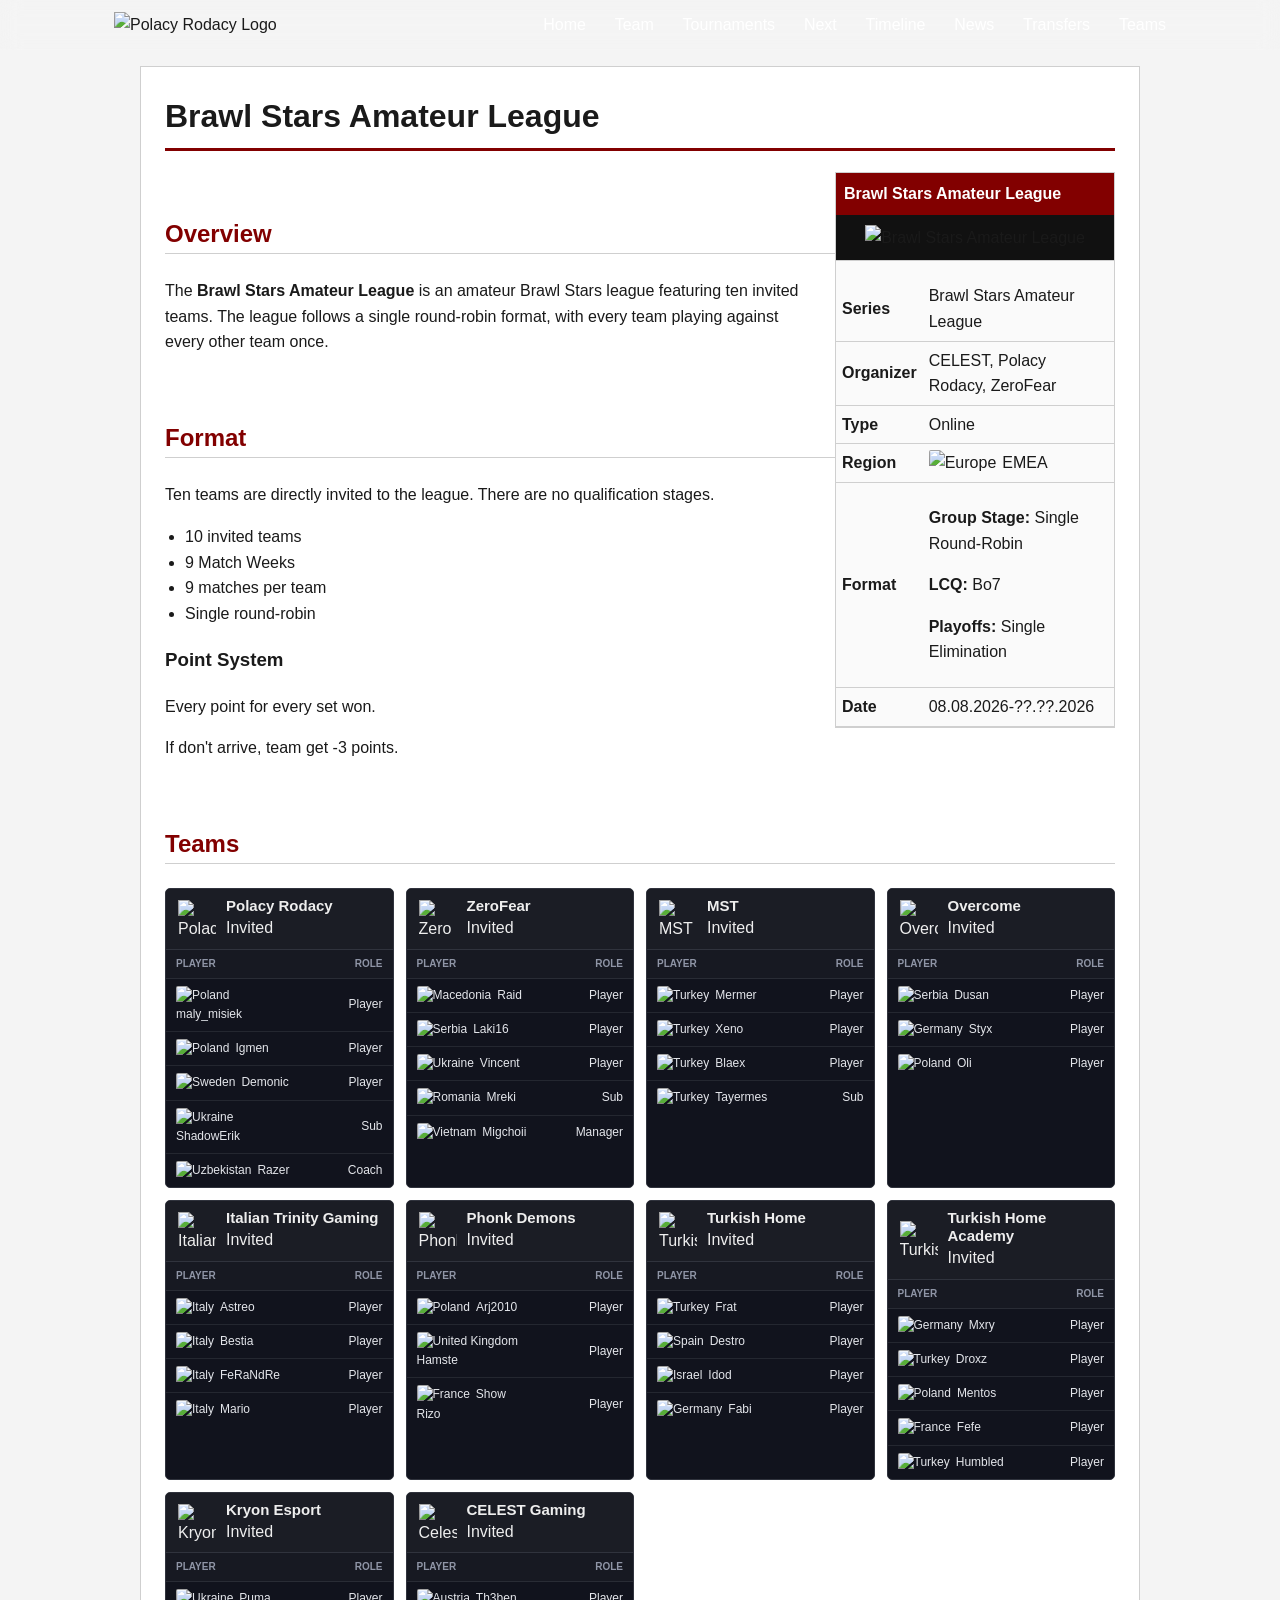
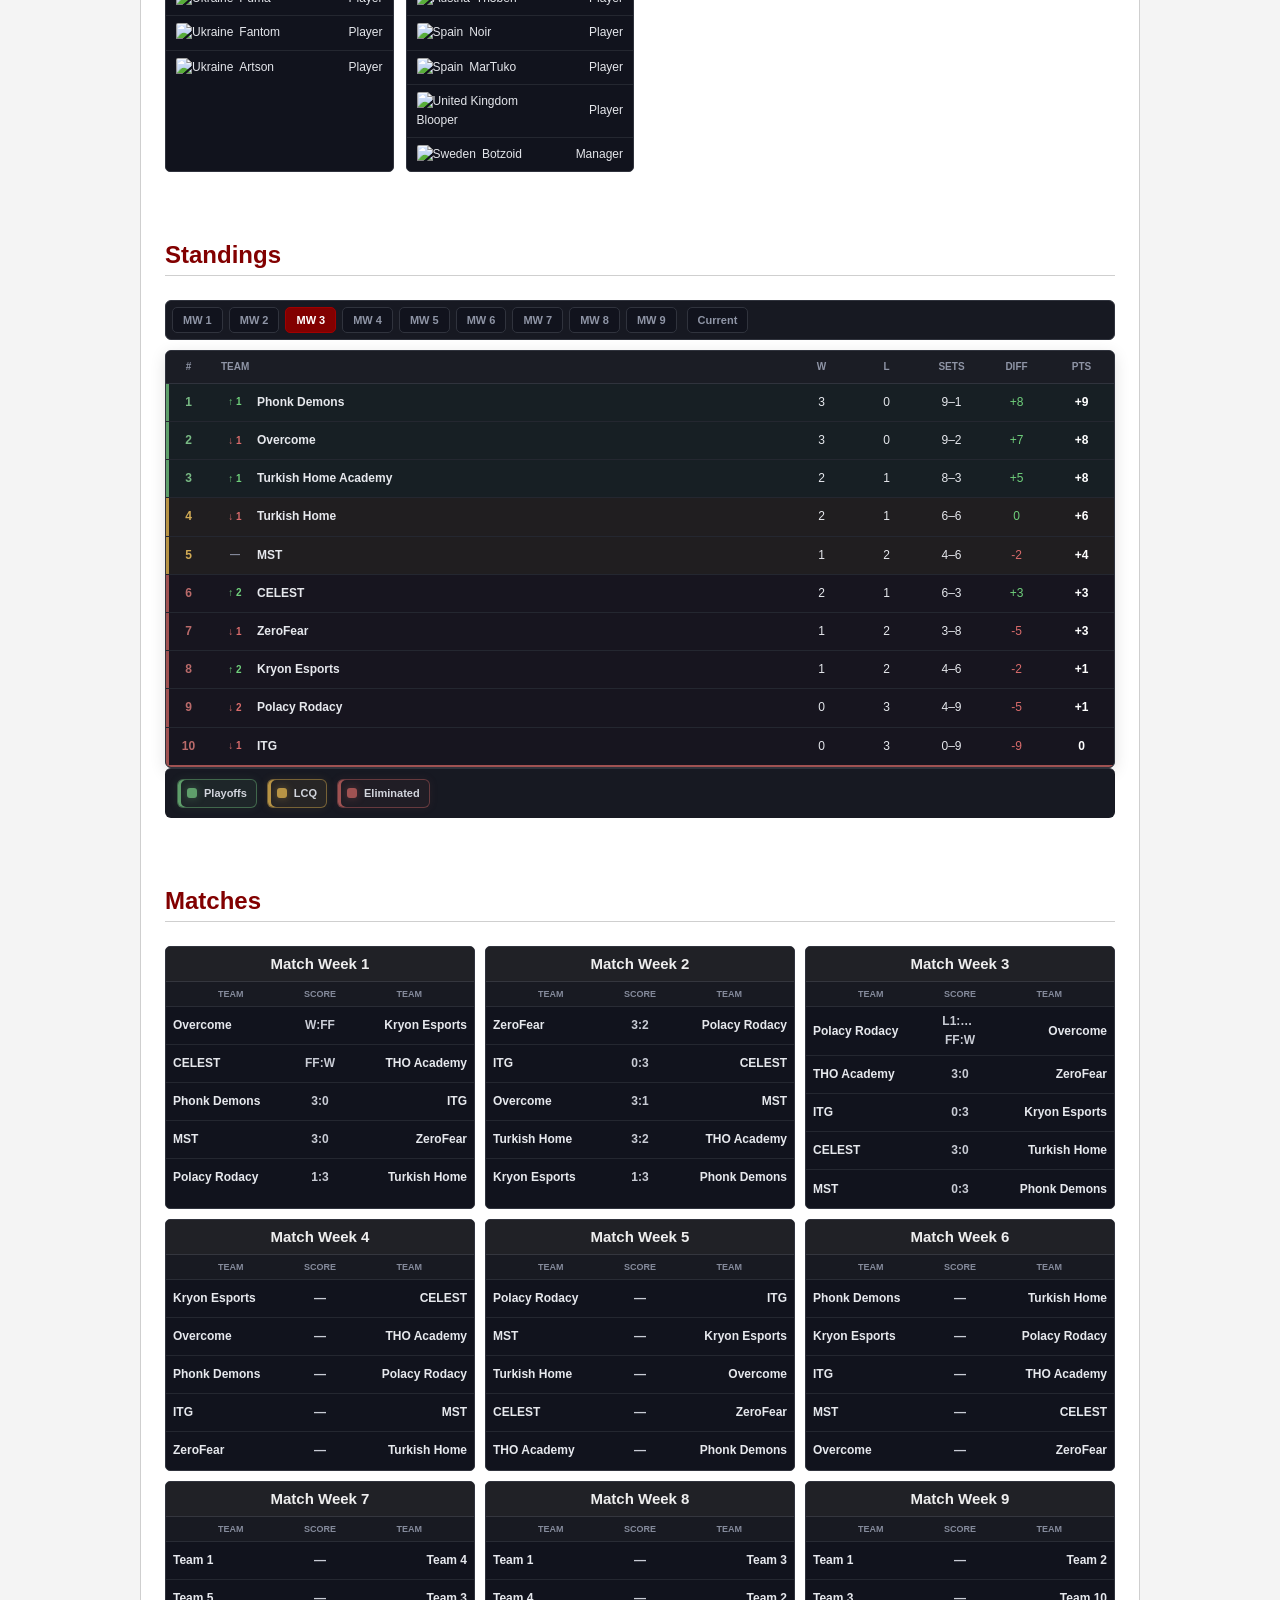
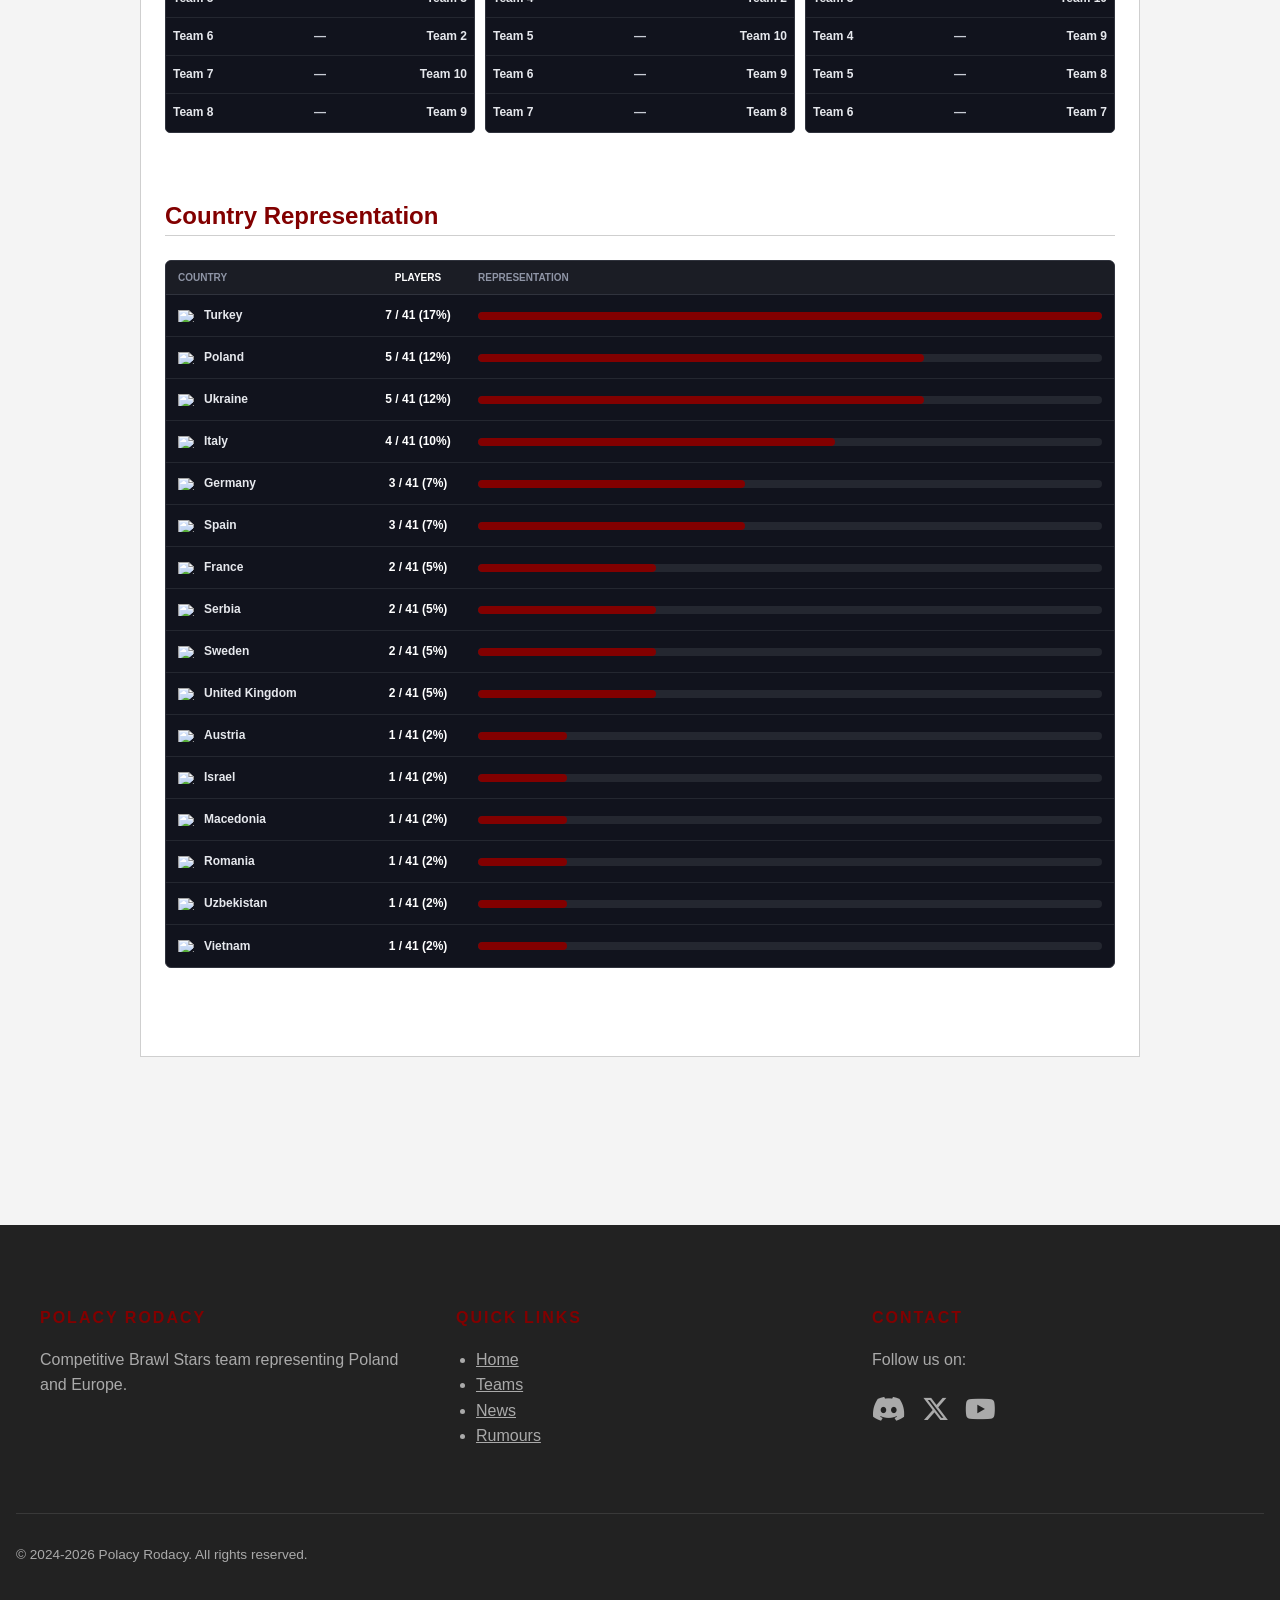
==== BS_Amateur_League_Season_1.html @ 5bd92ab4 "Matchweek 3" ====
<!DOCTYPE html>
<html lang="en">
<head>
  <!-- Basics -->
  <meta charset="UTF-8">
  <meta name="viewport" content="width=device-width, initial-scale=1.0">

  <title>Brawl Stars Amateur League - Season 1</title>

  <!-- SEO -->
  <meta name="description" content="Polacy Rodacy is a Polish Brawl Stars esports team. Tournaments, roster, results, and competitive Brawl Stars content.">
  <meta name="keywords" content="Polacy Rodacy, Brawl Stars esports, Brawl Stars team, Polish esports, Brawl Stars tournaments, Poland, esport">
  <meta name="author" content="Polacy Rodacy">
  <meta name="robots" content="index, follow">

  <!-- Open Graph (Discord / Facebook / Liquipedia) -->
  <meta property="og:title" content="Polacy Rodacy – Esports Team">
  <meta property="og:description" content="Official website of Polacy Rodacy, Polish Brawl Stars esports team.">
  <meta property="og:type" content="website">
  <meta property="og:url" content="https://polacyrodacy.github.io/Main/">
  <meta property="og:image" content="https://polacyrodacy.github.io/Main/assets/images/og-main.jpg">

  <!-- Twitter / X -->
  <meta name="twitter:card" content="summary_large_image">
  <meta name="twitter:title" content="Polacy Rodacy – Brawl Stars Esports Team">
  <meta name="twitter:description" content="Official website of Polacy Rodacy, Polish Brawl Stars esports team.">
  <meta name="twitter:image" content="https://polacyrodacy.github.io/Main/assets/images/og-main.jpg">

  <!-- Icons & Styles -->
  <link rel="icon" type="image/png" href="assets/images/PR.png">
  <link rel="stylesheet" href="https://cdnjs.cloudflare.com/ajax/libs/font-awesome/6.5.0/css/all.min.css">
  <link rel="stylesheet" href="style/style.css">
  <style>

.country-flag {
  width: 18px;
  height: 12px;

  object-fit: cover;

  flex-shrink: 0;
}

/* =========================================================
   PRPEDIA - TOURNAMENT WIKI
   Teams + Match Weeks + Standings
   ========================================================= */


/* =========================================================
   TEAMS
   ========================================================= */

.teams-grid {
  display: grid;
  grid-template-columns: repeat(4, minmax(0, 1fr));
  gap: 12px;
  width: 100%;
}


/* Team block */

.team-table {
  background: #11131d;
  border: 1px solid #30333d;
  border-radius: 5px;
  overflow: hidden;
}


/* Team name */

/* =========================================================
   TEAM HEADER
   ========================================================= */

.team-header {
  display: flex;
  align-items: center;
  gap: 10px;

  padding: 8px 12px;

  background: #1b1d25;
  border-bottom: 1px solid #30333d;
  color: #eeeeee;
}


/* Team logo */

.team-logo {
  width: 38px;
  height: 38px;

  flex-shrink: 0;

  display: flex;
  align-items: center;
  justify-content: center;
}

.team-logo img {
  width: 100%;
  height: 100%;

  object-fit: contain;
}


/* Team name */

.team-header h3 {
  margin: 0;

  font-size: 15px;
  line-height: 1.2;
}

.team-header h3 a {
  color: #eeeeee;
  text-decoration: none;
}

.team-header h3 a:hover {
  color: #820000;
}

.team-table h3 a {
  color: #eeeeee;
  text-decoration: none;
}

.team-table h3 a:hover {
  color: #820000;
}


/* Players table */

.team-table table {
  width: 100%;
  margin: 0;

  border-collapse: collapse;
  table-layout: fixed;
}

.team-table th {
  padding: 6px 10px;

  background: #171922;
  color: #8f95a6;

  font-size: 10px;
  font-weight: 700;
  text-align: left;
  text-transform: uppercase;

  border-bottom: 1px solid #292c35;
}

.team-table td {
  padding: 7px 10px;

  color: #e4e6eb;
  font-size: 12px;

  border-bottom: 1px solid #242730;
}

.team-table tr:last-child td {
  border-bottom: none;
}

.team-table th:last-child,
.team-table td:last-child {
  width: 90px;
  text-align: right;
}

.team-table a {
  color: #e4e6eb;
  text-decoration: none;
}

.team-table a:hover {
  color: #820000;
}


/* =========================================================
   MATCH WEEKS
   ========================================================= */

.match-weeks-grid {
  display: grid;
  grid-template-columns: repeat(3, minmax(0, 1fr));
  gap: 10px;
  width: 100%;
}


/* Match Week box */

.match-week {
  min-width: 0;

  background: #11131d;

  border: 1px solid #30333d;
  border-radius: 5px;

  overflow: hidden;
}


/* Match Week title */

.match-week > h3 {
  margin: 0;

  padding: 8px 7px;

  background: #202126;
  color: #eeeeee;

  border-bottom: 1px solid #34363e;

  font-size: 15px;
  line-height: 1.2;

  text-align: center;
}


/* =========================================================
   MATCH TABLE
   ========================================================= */

.match-week-table {
  width: 100%;
  margin: 0;

  border-collapse: collapse;
  table-layout: fixed;
}


/* Table header */

.match-week-table thead th {
  padding: 5px 4px;

  background: #181a22;
  color: #858b9c;

  font-size: 9px;
  font-weight: 700;

  text-transform: uppercase;
  text-align: center;

  border-bottom: 1px solid #292c35;
}


/* Team columns */

.match-week-table th:first-child,
.match-week-table th:last-child {
  width: 42%;
}


/* Score column */

.match-week-table th:nth-child(2) {
  width: 16%;
}


/* Match rows */

.match-week-table td {
  height: 38px;

  padding: 5px 7px;

  color: #e6e8ed;

  font-size: 12px;

  border-bottom: 1px solid #242730;

  white-space: nowrap;

  overflow: hidden;
  text-overflow: ellipsis;
}

.match-week-table tbody tr:last-child td {
  border-bottom: none;
}


/* Left team */

.match-week-table td:first-child {
  text-align: left;
}


/* Score */

.match-week-table td:nth-child(2) {
  text-align: center;

  color: #c9ccd5;

  font-weight: 700;
}


/* Right team */

.match-week-table td:last-child {
  text-align: right;
}


/* Links */

.match-week-table a {
  color: #e6e8ed;
  text-decoration: none;

  font-weight: 600;
}

.match-week-table a:hover {
  color: #820000;
}


/* Hover */

.match-week-table tbody tr {
  transition: background 0.15s ease;
}

.match-week-table tbody tr:hover {
  background: rgba(255, 255, 255, 0.035);
}


/* =========================================================
   COMPLETED MATCHES
   ========================================================= */

.match-week-table tr.finished td:nth-child(2) {
  color: #ffffff;
}

.match-week-table .winner {
  font-weight: 800;
}

.match-week-table .loser {
  opacity: 0.6;
}


/* =========================================================
   STANDINGS
   ========================================================= */

.standings-container {
  width: 100%;

  background: #11131d;

  border: 1px solid #30333d;
  border-radius: 6px;

  overflow: hidden;

  box-shadow: 0 4px 16px rgba(0, 0, 0, 0.12);
}


/* Standings table */

.standings-table {
  width: 100%;
  margin: 0;

  border-collapse: collapse;
  table-layout: fixed;
}


/* =========================================================
   STANDINGS HEADER
   ========================================================= */

.standings-table thead th {
  padding: 8px 10px;

  background: #1b1d25;
  color: #8f95a6;

  font-size: 10px;
  font-weight: 700;

  text-transform: uppercase;
  text-align: center;

  border-bottom: 1px solid #30333d;
}


/* Position */

.standings-table th:first-child {
  width: 45px;
}


/* Team */

.standings-table th:nth-child(2) {
  width: auto;
  text-align: left;
}


/* Statistic columns */

.standings-table th:nth-child(n + 3) {
  width: 65px;
}


/* =========================================================
   STANDINGS BODY
   ========================================================= */

.standings-table td {
  padding: 9px 10px;

  color: #e6e8ed;

  font-size: 12px;

  border-bottom: 1px solid #242730;

  text-align: center;
}

.standings-table tbody tr:last-child td {
  border-bottom: none;
}


/* Position */

.standings-table td:first-child {
  color: #858b9c;

  font-weight: 700;

  text-align: center;
}


/* Team */

.standings-table td:nth-child(2) {
  text-align: left;

  font-weight: 600;
}

.standings-table td:nth-child(2) a {
  color: #e6e8ed;

  text-decoration: none;
}

.standings-table td:nth-child(2) a:hover {
  color: #820000;
}


/* Points */

.standings-table td:last-child {
  font-weight: 800;

  color: #ffffff;
}


/* =========================================================
   STANDINGS HOVER
   ========================================================= */

.standings-table tbody tr {
  transition: background 0.15s ease;
}

.standings-table tbody tr:hover {
  background: rgba(255, 255, 255, 0.035);
}




/* =========================================================
   TOP 3
   ========================================================= */

.standings-table tr.rank-1 td:first-child {
  color: #d7b85a;
}

.standings-table tr.rank-2 td:first-child {
  color: #bfc3ca;
}

.standings-table tr.rank-3 td:first-child {
  color: #b47b52;
}


/* =========================================================
   POSITIVE / NEGATIVE
   ========================================================= */

.standings-table .positive {
  color: #6fcf7b;
}

.standings-table .negative {
  color: #d86b6b;
}


/* =========================================================
   PLAYOFF QUALIFICATION
   ========================================================= */

/* PLAYOFFS: 1–3 */

.standings-table tr.playoff-zone td {
  background: rgba(95, 159, 107, 0.13);
}

.standings-table tr.playoff-zone {
  box-shadow: inset 3px 0 0 #5f9f6b;
}

.standings-table tr.playoff-zone td:first-child {
  color: #78b984;
}


/* LCQ: 4–5 */

.standings-table tr.lcq-zone td {
  background: rgba(184, 148, 69, 0.13);
}

.standings-table tr.lcq-zone {
  box-shadow: inset 3px 0 0 #b89445;
}

.standings-table tr.lcq-zone td:first-child {
  color: #d0aa55;
}


/* ELIMINATED: 6–10 */

.standings-table tr.eliminated-zone td {
  background: rgba(160, 82, 82, 0.07);
}

.standings-table tr.eliminated-zone {
  box-shadow: inset 3px 0 0 #a05252;
}

.standings-table tr.eliminated-zone td:first-child {
  color: #b96a6a;
}


/* =========================================================
   RED UNDERLINE — END OF ELIMINATED ZONE
   ========================================================= */

.standings-table tr.eliminated-zone:last-child td {
  border-bottom: 2px solid #a05252;
}

/* =========================================================
   STANDINGS LEGEND
   ========================================================= */

.standings-legend {
  display: flex;
  align-items: center;
  flex-wrap: wrap;

  gap: 10px;

  padding: 10px 12px;

  background: #171922;

  border-top: 1px solid #30333d;

  font-size: 11px;
  font-weight: 600;

  color: #d2d5dd;

  border-radius:6px;
}


/* Legend item */

.standings-legend > span {
  display: inline-flex;
  align-items: center;

  gap: 7px;

  padding: 5px 9px;

  background: #11131d;

  border: 1px solid #30333d;
  border-radius: 6px;

  transition:
    background 0.15s ease,
    border-color 0.15s ease,
    box-shadow 0.15s ease;
}


/* Colored indicator */

.standings-legend > span > span {
  width: 10px;
  height: 10px;

  flex-shrink: 0;

  display: block;

  border-radius: 3px;
}


/* =========================================================
   PLAYOFFS
   ========================================================= */

.legend-playoffs {
  border-color: rgba(95, 159, 107, 0.55) !important;

  background: rgba(95, 159, 107, 0.10) !important;

  box-shadow:
    inset 3px 0 0 #5f9f6b,
    0 0 10px rgba(95, 159, 107, 0.12);
}

.legend-playoffs > span {
  background: #5f9f6b;

  box-shadow:
    0 0 8px rgba(95, 159, 107, 0.45);
}


/* =========================================================
   LCQ
   ========================================================= */

.legend-lcq {
  border-color: rgba(184, 148, 69, 0.55) !important;

  background: rgba(184, 148, 69, 0.10) !important;

  box-shadow:
    inset 3px 0 0 #b89445,
    0 0 10px rgba(184, 148, 69, 0.12);
}

.legend-lcq > span {
  background: #b89445;

  box-shadow:
    0 0 8px rgba(184, 148, 69, 0.45);
}


/* =========================================================
   ELIMINATED
   ========================================================= */

.legend-eliminated {
  border-color: rgba(160, 82, 82, 0.55) !important;

  background: rgba(160, 82, 82, 0.07) !important;

  box-shadow:
    inset 3px 0 0 #a05252,
    0 0 10px rgba(160, 82, 82, 0.10);
}

.legend-eliminated > span {
  background: #a05252;

  box-shadow:
    0 0 8px rgba(160, 82, 82, 0.45);
}

/* =========================================================
   COUNTRY REPRESENTATION
   ========================================================= */

.country-table {
  width: 100%;

  background: #11131d;

  border: 1px solid #30333d;
  border-radius: 6px;

  overflow: hidden;
}


/* Row */
.country-row {
  display: grid;

  grid-template-columns: 180px 120px 1fr;

  align-items: center;

  min-height: 42px;

  padding: 0 12px;

  border-bottom: 1px solid #242730;

  color: #e6e8ed;

  font-size: 12px;
}

.country-count {
  color: #ffffff;

  font-weight: 700;

  text-align: center;

  white-space: nowrap;
}
/* Last row */

.country-row:last-child {
  border-bottom: none;
}


/* Header */

.country-header {
  min-height: 34px;

  background: #1b1d25;

  color: #8f95a6;

  font-size: 10px;
  font-weight: 700;

  text-transform: uppercase;

  border-bottom: 1px solid #30333d;
}


/* Country */

.country-name {
  display: flex;

  align-items: center;

  gap: 8px;

  font-weight: 600;
}


/* Player count */

.country-row > span:nth-child(2) {
  color: #ffffff;

  font-weight: 700;

  text-align: center;
}


/* Bar background */

.country-bar {
  height: 8px;

  width: 100%;

  background: #242730;

  border-radius: 4px;

  overflow: hidden;
}


/* Bar */

.country-bar > span {
  display: block;

  height: 100%;

  background: #820000;

  border-radius: 4px;

  transition: width 0.2s ease;
}


/* Hover */

.country-row:not(.country-header) {
  transition: background 0.15s ease;
}

.country-row:not(.country-header):hover {
  background: rgba(255, 255, 255, 0.035);
}

/* =========================================================
   STANDINGS CONTROLS
   ========================================================= */

.standings-controls {
  display: flex;
  align-items: center;
  flex-wrap: wrap;
  gap: 6px;

  margin-bottom: 10px;
  padding: 6px;

  background: #171922;

  border: 1px solid #30333d;
  border-radius: 6px;
}


/* Switch button */

.standing-switch {
  padding: 6px 10px;

  background: #11131d;
  color: #8f95a6;

  border: 1px solid #30333d;
  border-radius: 5px;

  font-size: 11px;
  font-weight: 700;

  cursor: pointer;

  transition:
    background 0.15s ease,
    color 0.15s ease,
    border-color 0.15s ease;
}


.standing-switch:hover {
  color: #eeeeee;
  border-color: #505462;
}


/* Active */

.standing-switch.active {
  background: #820000;
  border-color: #a00000;

  color: #ffffff;
}


/* Current */

.standing-switch[data-week="current"] {
  margin-left: 4px;
}

/* =========================================================
   RESPONSIVE
   ========================================================= */

@media (max-width: 600px) {

  .country-row {
    grid-template-columns: 150px 55px 1fr;

    padding: 0 10px;
  }

}

/* =========================================================
   RESPONSIVE
   ========================================================= */

@media (max-width: 1200px) {

  .match-weeks-grid {
    grid-template-columns: repeat(3, minmax(0, 1fr));
  }

}


@media (max-width: 850px) {

  .teams-grid {
    grid-template-columns: 1fr;
  }

  .match-weeks-grid {
    grid-template-columns: repeat(2, minmax(0, 1fr));
  }

}


@media (max-width: 700px) {

  .standings-container {
    overflow-x: auto;
  }

  .standings-table {
    min-width: 600px;
  }

}


@media (max-width: 550px) {

  .match-weeks-grid {
    grid-template-columns: 1fr;
  }

  .match-week-table td {
    font-size: 11px;
  }

}

/* PLAYOFFS */
.standings-table tr.playoff-zone td {
  background: rgba(95, 159, 107, 0.09);
}

.standings-table tr.playoff-last td {
  border-bottom: 2px solid #5f9f6b;
}


/* LCQ */
.standings-table tr.lcq-zone td {
  background: rgba(184, 148, 69, 0.09);
}

.standings-table tr.lcq-last td {
  border-bottom: 2px solid #b89445;
}


/* ELIMINATED */
.standings-table tr.eliminated-zone td {
  background: rgba(160, 82, 82, 0.045);
}

.standing-team {
  display: flex;
  align-items: center;
  gap: 8px;
}

.standing-movement {
  display: inline-flex;
  align-items: center;
  justify-content: center;

  min-width: 28px;

  font-size: 10px;
  font-weight: 800;

  line-height: 1;
}

.standing-movement.up {
  color: #6fcf7b;
}

.standing-movement.down {
  color: #d86b6b;
}

.standing-movement.same {
  color: #858b9c;
}

.standing-movement.new {
  color: #d7b85a;
}

</style>
</head>

<body>
<nav class="navbar">
  <div class="nav-container">
    <div class="nav-logo">
      <img src="assets/images/PR.png" alt="Polacy Rodacy Logo">
    </div>

    <ul class="nav-links">
      <li><a href="/Main/index.html">Home</a></li>
      <li><a href="#team">Team</a></li>
      <li><a href="#tournaments">Tournaments</a></li>
      <li><a href="#next-tournament">Next</a></li>
      <li><a href="#timeline">Timeline</a></li>
      <li><a href="/Main/news.html">News</a></li>
      <li><a href="/Main/transfers.html">Transfers</a></li>
      <li><a href="/Main/teams.html">Teams</a></li>
    </ul>

    <div class="nav-toggle">&#9776;</div>
  </div>
</nav>

<!-- PANEL BOCZNY I OVERLAY -->
<div class="nav-overlay"></div>
<div class="nav-panel">
  <ul>
    <li><a href="/Main/index.html">Home</a></li>
    <li><a href="#team">Team</a></li>
    <li><a href="#tournaments">Tournaments</a></li>
    <!--<li><a href="#next-tournament">Next</a></li>-->
    <li><a href="#timeline">Timeline</a></li>
    <li><a href="/Main/news.html">News</a></li>
    <li><a href="/Main/transfers.html">Transfers</a></li>
    <li><a href="/Main/teams.html">Teams</a></li>
  </ul>
</div>
<br>

<main>

  <div class="page">

    <h1 class="page-title">
      Brawl Stars Amateur League
    </h1>

    <!-- INFOBOX -->
    <aside class="infobox">

      <h2>Brawl Stars Amateur League</h2>

      <div class="infobox-image">
        <img src="/Main/assets/tournaments/BSAL_logo.jpg"
             alt="Brawl Stars Amateur League">
      </div>

      <table>
        <tr>
          <td><strong>Series</strong></td>
          <td>Brawl Stars Amateur League</td>
        </tr>

        <tr>
          <td><strong>Organizer</strong></td>
          <td>CELEST, Polacy Rodacy, ZeroFear</td>
        </tr>

        <tr>
          <td><strong>Type</strong></td>
          <td>Online</td>
        </tr>

        <tr>
          <td><strong>Region</strong></td>
          <td><img src="assets/flags/ue.svg" class="flag" alt="Europe">EMEA</td>
        </tr>

        <tr>
          <td><strong>Format</strong></td>
          <td>
            <p><strong>Group Stage:</strong> Single Round-Robin</p>
            <p><strong>LCQ:</strong> Bo7</p>
            <p><strong>Playoffs:</strong> Single Elimination</p></td></p>
        </tr>

        <tr>
          <td><strong>Date</strong></td>
          <td>08.08.2026-??.??.2026</td>
        </tr>
      </table>

    </aside>


    <!-- OVERVIEW -->
    <section>

      <h2>Overview</h2>

      <p>
        The <strong>Brawl Stars Amateur League</strong> is an
        amateur Brawl Stars league featuring ten invited teams.
        The league follows a single round-robin format, with
        every team playing against every other team once.
      </p>

    </section>


    <!-- FORMAT -->
    <section>

      <h2>Format</h2>

      <p>
        Ten teams are directly invited to the league.
        There are no qualification stages.
      </p>

      <ul>
        <li>10 invited teams</li>
        <li>9 Match Weeks</li>
        <li>9 matches per team</li>
        <li>Single round-robin</li>
      </ul>

      <h3>Point System</h3>

      <p>Every point for every set won.</p>
      <p>If don't arrive, team get -3 points.</p>

    </section>


    <!-- PARTICIPANTS -->
    <section>

  <h2>Teams</h2>

  <div class="teams-grid">

    <!-- Team 1 -->
    <div class="team-table">

  <div class="team-header">

    <div class="team-logo">
      <img src="/Main/assets/images/PR.png" alt="Polacy Rodacy Logo">
    </div>

    <div class="team-info">
      <h3>
        <a href="polacyrodacy.html">Polacy Rodacy</a>
      </h3>

      <span>Invited</span>
    </div>

  </div>

  <table>

    <thead>
      <tr>
        <th>Player</th>
        <th>Role</th>
      </tr>
    </thead>

    <tbody>

      <tr>
        <td>
          <a href="#"><img src="assets/flags/pl.svg" class="flag" alt="Poland">maly_misiek</a>
        </td>
        <td>Player</td>
      </tr>

      <tr>
        <td>
          <a href="#"><img src="assets/flags/pl.svg" class="flag" alt="Poland">Igmen</a>
        </td>
        <td>Player</td>
      </tr>

      <tr>
        <td>
          <a href="#"><img src="assets/flags/se.svg" class="flag" alt="Sweden">Demonic</a>
        </td>
        <td>Player</td>
      </tr>

      <tr>
        <td>
          <a href="#"><img src="assets/flags/ua.svg" class="flag" alt="Ukraine">ShadowErik</a>
        </td>
        <td>Sub</td>
      </tr>

      <tr>
        <td>
          <a href="#"><img src="assets/flags/uz.svg" class="flag" alt="Uzbekistan">Razer</a>
        </td>
        <td>Coach</td>
      </tr>

    </tbody>

  </table>

</div> 

<div class="team-table">

  <div class="team-header">

    <div class="team-logo">
      <img src="/Main/assets/images/ZF.png" alt="Zero Fear Logo">
    </div>

    <div class="team-info">
      <h3>
        <a href="zerofear.html">ZeroFear</a>
      </h3>

      <span>Invited</span>
    </div>

  </div>

  <table>

    <thead>
      <tr>
        <th>Player</th>
        <th>Role</th>
      </tr>
    </thead>

    <tbody>

      <tr>
        <td>
          <a href="#"><img src="assets/flags/mk.svg" class="flag" alt="Macedonia">Raid</a>
        </td>
        <td>Player</td>
      </tr>

      <tr>
        <td>
          <a href="#"><img src="assets/flags/rs.svg" class="flag" alt="Serbia">Laki16</a>
        </td>
        <td>Player</td>
      </tr>

      <tr>
        <td>
          <a href="#"><img src="assets/flags/ua.svg" class="flag" alt="Ukraine">Vincent</a>
        </td>
        <td>Player</td>
      </tr>

      <tr>
        <td>
          <a href="#"><img src="assets/flags/ro.svg" class="flag" alt="Romania">Mreki</a>
        </td>
        <td>Sub</td>
      </tr>

      <tr>
        <td>
          <a href="#"><img src="assets/flags/vn.svg" class="flag" alt="Vietnam">Migchoii</a>
        </td>
        <td>Manager</td>
      </tr>

    </tbody>

  </table>

</div>

<div class="team-table">

  <div class="team-header">

    <div class="team-logo">
      <img src="/Main/assets/images/mst.png" alt="MST Logo">
    </div>

    <div class="team-info">
      <h3>
        <a href="#">MST</a>
      </h3>

      <span>Invited</span>
    </div>

  </div>

  <table>

    <thead>
      <tr>
        <th>Player</th>
        <th>Role</th>
      </tr>
    </thead>

    <tbody>

      <tr>
        <td>
          <a href="#"><img src="assets/flags/tr.svg" class="flag" alt="Turkey">Mermer</a>
        </td>
        <td>Player</td>
      </tr>

      <tr>
        <td>
          <a href="#"><img src="assets/flags/tr.svg" class="flag" alt="Turkey">Xeno</a>
        </td>
        <td>Player</td>
      </tr>

      <tr>
        <td>
          <a href="#"><img src="assets/flags/tr.svg" class="flag" alt="Turkey">Blaex</a>
        </td>
        <td>Player</td>
      </tr>

      <tr>
        <td>
          <a href="#"><img src="assets/flags/tr.svg" class="flag" alt="Turkey">Tayermes</a>
        </td>
        <td>Sub</td>
        </tr>

    </tbody>

  </table>

</div>

<div class="team-table">

  <div class="team-header">

    <div class="team-logo">
      <img src="/Main/assets/images/OVC.png" alt="Overcome Logo">
    </div>

    <div class="team-info">
      <h3>
        <a href="#">Overcome</a>
      </h3>

      <span>Invited</span>
    </div>

  </div>

  <table>

    <thead>
      <tr>
        <th>Player</th>
        <th>Role</th>
      </tr>
    </thead>

    <tbody>

      <tr>
        <td>
          <a href="#"><img src="assets/flags/rs.svg" class="flag" alt="Serbia">Dusan</a>
        </td>
        <td>Player</td>
      </tr>

      <tr>
        <td>
          <a href="#"><img src="assets/flags/de.svg" class="flag" alt="Germany">Styx</a>
        </td>
        <td>Player</td>
      </tr>

      <tr>
        <td>
          <a href="#"><img src="assets/flags/pl.svg" class="flag" alt="Poland">Oli</a>
        </td>
        <td>Player</td>
      </tr>

    </tbody>

  </table>

</div>

<div class="team-table">

  <div class="team-header">

    <div class="team-logo">
      <img src="/Main/assets/images/Blank.png" alt="Italian Trinity Gaming Logo">
    </div>

    <div class="team-info">
      <h3>
        <a href="#">Italian Trinity Gaming</a>
      </h3>

      <span>Invited</span>
    </div>

  </div>

  <table>

    <thead>
      <tr>
        <th>Player</th>
        <th>Role</th>
      </tr>
    </thead>

    <tbody>

      <tr>
        <td>
          <a href="#"><img src="assets/flags/it.svg" class="flag" alt="Italy">Astreo</a>
        </td>
        <td>Player</td>
      </tr>

      <tr>
        <td>
          <a href="#"><img src="assets/flags/it.svg" class="flag" alt="Italy">Bestia</a>
        </td>
        <td>Player</td>
      </tr>

      <tr>
        <td>
          <a href="#"><img src="assets/flags/it.svg" class="flag" alt="Italy">FeRaNdRe</a>
        </td>
        <td>Player</td>
      </tr>

      <tr>
        <td>
          <a href="#"><img src="assets/flags/it.svg" class="flag" alt="Italy">Mario</a>
        </td>
        <td>Player</td>
      </tr>

    </tbody>

  </table>

</div>

<div class="team-table">

  <div class="team-header">

    <div class="team-logo">
      <img src="/Main/assets/images/Blank.png" alt="Phonk Demons Logo">
    </div>

    <div class="team-info">
      <h3>
        <a href="#">Phonk Demons</a>
      </h3>

      <span>Invited</span>
    </div>

  </div>

  <table>

    <thead>
      <tr>
        <th>Player</th>
        <th>Role</th>
      </tr>
    </thead>

    <tbody>

      <tr>
        <td>
          <a href="#"><img src="assets/flags/pl.svg" class="flag" alt="Poland">Arj2010</a>
        </td>
        <td>Player</td>
      </tr>

      <tr>
        <td>
          <a href="#"><img src="assets/flags/gb.svg" class="flag" alt="United Kingdom">Hamste</a>
        </td>
        <td>Player</td>
      </tr>

      <tr>
        <td>
          <a href="#"><img src="assets/flags/fr.svg" class="flag" alt="France">Show Rizo</a>
        </td>
        <td>Player</td>
      </tr>

    </tbody>

  </table>

</div>

<div class="team-table">

  <div class="team-header">

    <div class="team-logo">
      <img src="/Main/assets/images/THO.webp" alt="Turkish Home Logo">
    </div>

    <div class="team-info">
      <h3>
        <a href="#">Turkish Home</a>
      </h3>

      <span>Invited</span>
    </div>

  </div>

  <table>

    <thead>
      <tr>
        <th>Player</th>
        <th>Role</th>
      </tr>
    </thead>

    <tbody>

      <tr>
        <td>
          <a href="#"><img src="assets/flags/tr.svg" class="flag" alt="Turkey">Frat</a>
        </td>
        <td>Player</td>
      </tr>

      <tr>
        <td>
          <a href="#"><img src="assets/flags/es.svg" class="flag" alt="Spain">Destro</a>
        </td>
        <td>Player</td>
      </tr>

      <tr>
        <td>
          <a href="#"><img src="assets/flags/il.svg" class="flag" alt="Israel">Idod</a>
        </td>
        <td>Player</td>
      </tr>

      <tr>
        <td>
          <a href="#"><img src="assets/flags/de.svg" class="flag" alt="Germany">Fabi</a>
        </td>
        <td>Player</td>
      </tr>


    </tbody>

  </table>

</div>

<div class="team-table">

  <div class="team-header">

    <div class="team-logo">
      <img src="/Main/assets/images/THOa.png" alt="Turkish Home Academy Logo">
    </div>

    <div class="team-info">
      <h3>
        <a href="#">Turkish Home Academy</a>
      </h3>

      <span>Invited</span>
    </div>

  </div>

  <table>

    <thead>
      <tr>
        <th>Player</th>
        <th>Role</th>
      </tr>
    </thead>

    <tbody>

      <tr>
        <td>
          <a href="#"><img src="assets/flags/de.svg" class="flag" alt="Germany">Mxry</a>
        </td>
        <td>Player</td>
      </tr>

      <tr>
        <td>
          <a href="#"><img src="assets/flags/tr.svg" class="flag" alt="Turkey">Droxz</a>
        </td>
        <td>Player</td>
      </tr>

      <tr>
        <td>
          <a href="#"><img src="assets/flags/pl.svg" class="flag" alt="Poland">Mentos</a>
        </td>
        <td>Player</td>
      </tr>

      <tr>
        <td>
          <a href="#"><img src="assets/flags/fr.svg" class="flag" alt="France">Fefe</a>
        </td>
        <td>Player</td>
      </tr>

      <tr>
        <td>
          <a href="#"><img src="assets/flags/tr.svg" class="flag" alt="Turkey">Humbled</a>
        </td>
        <td>Player</td>
      </tr>


    </tbody>

  </table>

</div>

<div class="team-table">

  <div class="team-header">

    <div class="team-logo">
      <img src="/Main/assets/images/KRY.jpg" alt="Kryon Esport Logo">
    </div>

    <div class="team-info">
      <h3>
        <a href="#">Kryon Esport</a>
      </h3>

      <span>Invited</span>
    </div>

  </div>

  <table>

    <thead>
      <tr>
        <th>Player</th>
        <th>Role</th>
      </tr>
    </thead>

    <tbody>

      <tr>
        <td>
          <a href="#"><img src="assets/flags/ua.svg" class="flag" alt="Ukraine">Puma</a>
        </td>
        <td>Player</td>
      </tr>

      <tr>
        <td>
          <a href="#"><img src="assets/flags/ua.svg" class="flag" alt="Ukraine">Fantom</a>
        </td>
        <td>Player</td>
      </tr>

      <tr>
        <td>
          <a href="#"><img src="assets/flags/ua.svg" class="flag" alt="Ukraine">Artson</a>
        </td>
        <td>Player</td>
      </tr>

    </tbody>

  </table>

</div>

<div class="team-table">

  <div class="team-header">

    <div class="team-logo">
      <img src="/Main/assets/images/CES.png" alt="Celest Logo">
    </div>

    <div class="team-info">
      <h3>
        <a href="celest.html">CELEST Gaming</a>
      </h3>

      <span>Invited</span>
    </div>

  </div>

  <table>

    <thead>
      <tr>
        <th>Player</th>
        <th>Role</th>
      </tr>
    </thead>

    <tbody>

      <tr>
        <td>
          <a href="#"><img src="assets/flags/at.svg" class="flag" alt="Austria">Th3ben</a>
        </td>
        <td>Player</td>
      </tr>

      <tr>
        <td>
          <a href="#"><img src="assets/flags/es.svg" class="flag" alt="Spain">Noir</a>
        </td>
        <td>Player</td>
      </tr>

      <tr>
        <td>
          <a href="#"><img src="assets/flags/es.svg" class="flag" alt="Spain">MarTuko</a>
        </td>
        <td>Player</td>
      </tr>

      <tr>
        <td>
          <a href="#"><img src="assets/flags/gb.svg" class="flag" alt="United Kingdom">Blooper</a>
        </td>
        <td>Player</td>
      </tr>

      <tr>
        <td>
          <a href="#"><img src="assets/flags/se.svg" class="flag" alt="Sweden">Botzoid</a>
        </td>
        <td>Manager</td>
      </tr>

    </tbody>

  </table>

</div>


  </div>

</section>

    <!-- STANDINGS -->
    <section>

  <h2>Standings</h2>

  <div class="standings-controls">

    <button class="standing-switch active" data-week="1">
      MW 1
    </button>

    <button class="standing-switch" data-week="2">
      MW 2
    </button>

    <button class="standing-switch" data-week="3">
      MW 3
    </button>

    <button class="standing-switch" data-week="4">
      MW 4
    </button>

    <button class="standing-switch" data-week="5">
      MW 5
    </button>

    <button class="standing-switch" data-week="6">
      MW 6
    </button>

    <button class="standing-switch" data-week="7">
      MW 7
    </button>

    <button class="standing-switch" data-week="8">
      MW 8
    </button>

    <button class="standing-switch" data-week="9">
      MW 9
    </button>

    <button class="standing-switch" data-week="current">
      Current
    </button>

  </div>
<div class="standings-container">
  <table class="standings-table">

    <thead>
      <tr>
        <th>#</th>
        <th>Team</th>
        <th>W</th>
        <th>L</th>
        <th>Sets</th>
        <th>Diff</th>
        <th>Pts</th>
      </tr>
    </thead>

    <tbody id="standings-body">
    </tbody>

  </table>
</div>
  <div class="standings-legend">

  <span class="legend-playoffs">
    <span></span> Playoffs
  </span>

  <span class="legend-lcq">
    <span></span> LCQ
  </span>

  <span class="legend-eliminated">
    <span></span> Eliminated
  </span>

</div>

</section>


    <!-- MATCH WEEKS -->
    <!-- =========================
     MATCH WEEKS
========================== -->

<section>

  <h2>Matches</h2>

  <div class="match-weeks-grid">


    <!-- MATCH WEEK 1 -->

    <div class="match-week">

      <h3>Match Week 1</h3>

      <table class="match-week-table">

        <thead>
          <tr>
            <th>Team</th>
            <th>Score</th>
            <th>Team</th>
          </tr>
        </thead>

        <tbody>

          <tr data-home="Overcome"
    data-away="Kryon Esports"
    data-score="W:FF">
            <td>
              <a href="https://overcome-ovc.github.io/home/">Overcome</a>
            </td>

            <td>W:FF</td>

            <td>
              <a href="#">Kryon Esports</a>
            </td>
          </tr>

          <tr data-home="CELEST"
    data-away="Turkish Home Academy"
    data-score="FF:W">
            <td>
              <a href="celest.html">CELEST</a>
            </td>

            <td>FF:W</td>

            <td>
              <a href="#">THO Academy</a>
            </td>
          </tr>

          <tr data-home="Phonk Demons"
    data-away="ITG"
    data-score="3:0">
            <td>
              <a href="#">Phonk Demons</a>
            </td>

            <td>3:0</td>

            <td>
              <a href="#">ITG</a>
            </td>
          </tr>

          <tr data-home="MST"
    data-away="ZeroFear"
    data-score="3:0">
            <td>
              <a href="#">MST</a>
            </td>

            <td>3:0</td>

            <td>
              <a href="#">ZeroFear</a>
            </td>
          </tr>

          <tr data-home="Polacy Rodacy"
    data-away="Turkish Home"
    data-score="1:3">
            <td>
              <a href="polacyrodacy.html">Polacy Rodacy</a>
            </td>

            <td>1:3</td>

            <td>
              <a href="#">Turkish Home</a>
            </td>
          </tr>

        </tbody>

      </table>

    </div>


    <!-- MATCH WEEK 2 -->

    <div class="match-week">

      <h3>Match Week 2</h3>

      <table class="match-week-table">

        <thead>
          <tr>
            <th>Team</th>
            <th>Score</th>
            <th>Team</th>
          </tr>
        </thead>

        <tbody>

          <tr data-home="ZeroFear"
    data-away="Polacy Rodacy"
    data-score="3:2">
            <td><a href="#">ZeroFear</a></td>
            <td>3:2</td>
            <td><a href="polacyrodacy.html">Polacy Rodacy</a></td>
          </tr>

          <tr data-home="ITG"
    data-away="CELEST"
    data-score="0:3">
            <td><a href="#">ITG</a></td>
            <td>0:3</td>
            <td><a href="celest.html">CELEST</a></td>
          </tr>

          <tr data-home="Overcome"
    data-away="MST"
    data-score="3:1">
            <td><a href="https://overcome-ovc.github.io/home/">Overcome</a></td>
            <td>3:1</td>
            <td><a href="#">MST</a></td>
          </tr>

          <tr data-home="Turkish Home"
    data-away="Turkish Home Academy"
    data-score="3:2">
            <td><a href="#">Turkish Home</a></td>
            <td>3:2</td>
            <td><a href="#">THO Academy</a></td>
          </tr>

          <tr data-home="Kryon Esports"
    data-away="Phonk Demons"
    data-score="1:3">
            <td><a href="#">Kryon Esports</a></td>
            <td>1:3</td>
            <td><a href="#">Phonk Demons</a></td>
          </tr>

        </tbody>

      </table>

    </div>


    <!-- MATCH WEEK 3 -->

    <div class="match-week">

      <h3>Match Week 3</h3>

      <table class="match-week-table">

        <thead>
          <tr>
            <th>Team</th>
            <th>Score</th>
            <th>Team</th>
          </tr>
        </thead>

        <tbody>

              <tr data-home="Polacy Rodacy"
            data-away="Overcome"
            data-score="1:1|FF:W">
            <td><a href="polacyrodacy.html">Polacy Rodacy</a></td>
            <td>L1:1W<br>FF:W</td>
            <td><a href="https://overcome-ovc.github.io/home/">Overcome</a></td>
          </tr>

          <tr data-home="Turkish Home Academy"
    data-away="ZeroFear"
    data-score="3:0">
            <td><a href="#">THO Academy</a></td>
            <td>3:0</td>
            <td><a href="zerofear.html">ZeroFear</a></td>
          </tr>

          <tr data-home="ITG"
    data-away="Kryon Esports"
    data-score="0:3">
            <td><a href="#">ITG</a></td>
            <td>0:3</td>
            <td><a href="#">Kryon Esports</a></td>
          </tr>

          <tr data-home="CELEST"
    data-away="Turkish Home"
    data-score="3:0">
            <td><a href="celest.html">CELEST</a></td>
            <td>3:0</td>
            <td><a href="#">Turkish Home</a></td>
          </tr>

          <tr data-home="MST"
    data-away="Phonk Demons"
    data-score="0:3">
            <td><a href="#">MST</a></td>
            <td>0:3</td>
            <td><a href="#">Phonk Demons</a></td>
          </tr>

        </tbody>

      </table>

    </div>


    <!-- MATCH WEEK 4 -->

    <div class="match-week">

      <h3>Match Week 4</h3>

      <table class="match-week-table">

        <thead>
          <tr>
            <th>Team</th>
            <th>Score</th>
            <th>Team</th>
          </tr>
        </thead>

        <tbody>

          <tr data-home="Kryon Esports"
    data-away="CELEST"
    data-score="—">
            <td><a href="#">Kryon Esports</a></td>
            <td>—</td>
            <td><a href="celest.html">CELEST</a></td>
          </tr>

          <tr data-home="Overcome"
    data-away="Turkish Home Academy"
    data-score="—">
            <td><a href="#">Overcome</a></td>
            <td>—</td>
            <td><a href="#">THO Academy</a></td>
          </tr>

          <tr data-home="Phonk Demons"
    data-away="Polacy Rodacy"
    data-score="—">
            <td><a href="#">Phonk Demons</a></td>
            <td>—</td>
            <td><a href="polacyrodacy.html">Polacy Rodacy</a></td>
          </tr>

          <tr data-home="ITG"
    data-away="MST"
    data-score="—">
            <td><a href="#">ITG</a></td>
            <td>—</td>
            <td><a href="#">MST</a></td>
          </tr>

          <tr data-home="ZeroFear"
    data-away="Turkish Home"
    data-score="—">
            <td><a href="zerofear.html">ZeroFear</a></td>
            <td>—</td>
            <td><a href="#">Turkish Home</a></td>
          </tr>

        </tbody>

      </table>

    </div>


    <!-- MATCH WEEK 5 -->

    <div class="match-week">

      <h3>Match Week 5</h3>

      <table class="match-week-table">

        <thead>
          <tr>
            <th>Team</th>
            <th>Score</th>
            <th>Team</th>
          </tr>
        </thead>

        <tbody>

          <tr data-home="Polacy Rodacy"
    data-away="ITG"
    data-score="—">
            <td><a href="polacyrodacy.html">Polacy Rodacy</a></td>
            <td>—</td>
            <td><a href="#">ITG</a></td>
          </tr>

          <tr data-home="MST"
    data-away="Kryon Esports"
    data-score="—">
            <td><a href="#">MST</a></td>
            <td>—</td>
            <td><a href="#">Kryon Esports</a></td>
          </tr>

          <tr data-home="Turkish Home"
    data-away="Overcome"
    data-score="—">
            <td><a href="#">Turkish Home</a></td>
            <td>—</td>
            <td><a href="#">Overcome</a></td>
          </tr>

          <tr data-home="CELEST"
    data-away="ZeroFear"
    data-score="—">
            <td><a href="celest.html">CELEST</a></td>
            <td>—</td>
            <td><a href="zerofear.html">ZeroFear</a></td>
          </tr>

          <tr data-home="Turkish Home Academy"
    data-away="Phonk Demons"
    data-score="—">
            <td><a href="#">THO Academy</a></td>
            <td>—</td>
            <td><a href="#">Phonk Demons</a></td>
          </tr>

        </tbody>

      </table>

    </div>


    <!-- MATCH WEEK 6 -->

    <div class="match-week">

      <h3>Match Week 6</h3>

      <table class="match-week-table">

        <thead>
          <tr>
            <th>Team</th>
            <th>Score</th>
            <th>Team</th>
          </tr>
        </thead>

        <tbody>

          <tr data-home="Phonk Demons"
    data-away="Turkish Home"
    data-score="—">
            <td><a href="#">Phonk Demons</a></td>
            <td>—</td>
            <td><a href="#">Turkish Home</a></td>
          </tr>

          <tr data-home="Kryon Esports"
    data-away="Polacy Rodacy"
    data-score="—">
            <td><a href="#">Kryon Esports</a></td>
            <td>—</td>
            <td><a href="polacyrodacy.html">Polacy Rodacy</a></td>
          </tr>

          <tr data-home="ITG"
    data-away="Turkish Home Academy"
    data-score="—">
            <td><a href="#">ITG</a></td>
            <td>—</td>
            <td><a href="#">THO Academy</a></td>
          </tr>

          <tr data-home="MST"
    data-away="CELEST"
    data-score="—">
            <td><a href="#">MST</a></td>
            <td>—</td>
            <td><a href="celest.html">CELEST</a></td>
          </tr>

          <tr data-home="Overcome"
    data-away="ZeroFear"
    data-score="—">
            <td><a href="#">Overcome</a></td>
            <td>—</td>
            <td><a href="zerofear.html">ZeroFear</a></td>
          </tr>

        </tbody>

      </table>

    </div>


    <!-- MATCH WEEK 7 -->

    <div class="match-week">

      <h3>Match Week 7</h3>

      <table class="match-week-table">

        <thead>
          <tr>
            <th>Team</th>
            <th>Score</th>
            <th>Team</th>
          </tr>
        </thead>

        <tbody>

          <tr>
            <td><a href="#">Team 1</a></td>
            <td>—</td>
            <td><a href="#">Team 4</a></td>
          </tr>

          <tr>
            <td><a href="#">Team 5</a></td>
            <td>—</td>
            <td><a href="#">Team 3</a></td>
          </tr>

          <tr>
            <td><a href="#">Team 6</a></td>
            <td>—</td>
            <td><a href="#">Team 2</a></td>
          </tr>

          <tr>
            <td><a href="#">Team 7</a></td>
            <td>—</td>
            <td><a href="#">Team 10</a></td>
          </tr>

          <tr>
            <td><a href="#">Team 8</a></td>
            <td>—</td>
            <td><a href="#">Team 9</a></td>
          </tr>

        </tbody>

      </table>

    </div>


    <!-- MATCH WEEK 8 -->

    <div class="match-week">

      <h3>Match Week 8</h3>

      <table class="match-week-table">

        <thead>
          <tr>
            <th>Team</th>
            <th>Score</th>
            <th>Team</th>
          </tr>
        </thead>

        <tbody>

          <tr>
            <td><a href="#">Team 1</a></td>
            <td>—</td>
            <td><a href="#">Team 3</a></td>
          </tr>

          <tr>
            <td><a href="#">Team 4</a></td>
            <td>—</td>
            <td><a href="#">Team 2</a></td>
          </tr>

          <tr>
            <td><a href="#">Team 5</a></td>
            <td>—</td>
            <td><a href="#">Team 10</a></td>
          </tr>

          <tr>
            <td><a href="#">Team 6</a></td>
            <td>—</td>
            <td><a href="#">Team 9</a></td>
          </tr>

          <tr>
            <td><a href="#">Team 7</a></td>
            <td>—</td>
            <td><a href="#">Team 8</a></td>
          </tr>

        </tbody>

      </table>

    </div>


    <!-- MATCH WEEK 9 -->

    <div class="match-week">

      <h3>Match Week 9</h3>

      <table class="match-week-table">

        <thead>
          <tr>
            <th>Team</th>
            <th>Score</th>
            <th>Team</th>
          </tr>
        </thead>

        <tbody>

          <tr>
            <td><a href="#">Team 1</a></td>
            <td>—</td>
            <td><a href="#">Team 2</a></td>
          </tr>

          <tr>
            <td><a href="#">Team 3</a></td>
            <td>—</td>
            <td><a href="#">Team 10</a></td>
          </tr>

          <tr>
            <td><a href="#">Team 4</a></td>
            <td>—</td>
            <td><a href="#">Team 9</a></td>
          </tr>

          <tr>
            <td><a href="#">Team 5</a></td>
            <td>—</td>
            <td><a href="#">Team 8</a></td>
          </tr>

          <tr>
            <td><a href="#">Team 6</a></td>
            <td>—</td>
            <td><a href="#">Team 7</a></td>
          </tr>

        </tbody>

      </table>

    </div>

  </div>

</section>

<!-- COUNTRY REPRESENTATION -->

<section>

  <h2>Country Representation</h2>

  <div class="country-table" id="country-representation">

    <div class="country-row country-header">
      <span>Country</span>
      <span>Players</span>
      <span>Representation</span>
    </div>

  </div>

</section>

  </div>

</main>
 <footer>
  <div class="footer-content">
    <div class="footer-column">
      <h3>POLACY RODACY</h3>
      <p>Competitive Brawl Stars team representing Poland and Europe.</p>
    </div>

    <div class="footer-column">
      <h3>Quick Links</h3>
      <ul>
        <li><a href="index.html">Home</a></li>
        <li><a href="teams.html">Teams</a></li>
        <li><a href="news.html">News</a></li>
        <li><a href="rumours.html">Rumours</a></li>
      </ul>
    </div>

    <div class="footer-column">
      <h3>Contact</h3>
      <p>Follow us on:</p>
      <div class="footer-social">
        <a href="https://discord.gg/yxAfBwUXcu" target="_blank" aria-label="Discord"><i class="fab fa-discord"></i></a>
        <a href="https://x.com/Polacy_Rodacy" target="_blank" aria-label="X (Twitter)"><i class="fab fa-x-twitter"></i></a>
        <a href="https://www.youtube.com/@Polacy_Rodacy" target="_blank" aria-label="YouTube"><i class="fab fa-youtube"></i></a>
      </div>
    </div>
  </div>

  <div class="footer-bottom">
    <p>&copy; 2024-2026 Polacy Rodacy. All rights reserved.</p>
  </div>
</footer>
<script src="scripts/nav.js"></script>
<script>
document.addEventListener("DOMContentLoaded", () => {

  const countryTable = document.getElementById("country-representation");

  if (!countryTable) return;

  const players = document.querySelectorAll(
    ".team-table tbody tr"
  );

  const countries = {};

  players.forEach(row => {

    const flag = row.querySelector("img.flag");

    if (!flag) return;

    const src = flag.getAttribute("src") || "";
    const alt = flag.getAttribute("alt") || "Unknown";

    const match = src.match(
      /\/flags\/([a-z]{2})\.svg/i
    );

    if (!match) return;

    const countryCode = match[1].toLowerCase();

    if (!countries[countryCode]) {

      countries[countryCode] = {
        code: countryCode,
        name: alt,
        flag: src,
        players: 0
      };

    }

    countries[countryCode].players++;

  });


  /* =========================
     TOTAL PLAYERS
     ========================= */

  const totalPlayers = Object.values(countries)
    .reduce((total, country) => {
      return total + country.players;
    }, 0);


  /* =========================
     SORT
     ========================= */

  const sortedCountries = Object.values(countries)
    .sort((a, b) => {

      if (b.players !== a.players) {
        return b.players - a.players;
      }

      return a.name.localeCompare(b.name);

    });


  /* =========================
     MAX BAR
     ========================= */

  const maxPlayers =
    sortedCountries.length > 0
      ? sortedCountries[0].players
      : 1;


  /* =========================
     CREATE ROWS
     ========================= */

  sortedCountries.forEach(country => {

    const row = document.createElement("div");

    row.className = "country-row";


    const percentage =
      Math.round(
        (country.players / totalPlayers) * 100
      );


    const barWidth =
      (country.players / maxPlayers) * 100;


    row.innerHTML = `

      <span class="country-name">

        <img
          src="${country.flag}"
          class="country-flag"
          alt="${country.name}"
        >

        ${country.name}

      </span>


      <span class="country-count">

        ${country.players} / ${totalPlayers}
        (${percentage}%)

      </span>


      <span class="country-bar">

        <span
          style="width: ${barWidth}%"
        ></span>

      </span>

    `;


    countryTable.appendChild(row);

  });

});
</script>

<script>

document.addEventListener("DOMContentLoaded", () => {

  /* =========================================================
     TEAMS
     ========================================================= */

  const teams = [
    "Overcome",
    "Phonk Demons",
    "Turkish Home Academy",
    "MST",
    "Turkish Home",
    "Polacy Rodacy",
    "ZeroFear",
    "ITG",
    "Kryon Esports",
    "CELEST"
  ];


  /* =========================================================
     TEAM ALIASES
     ========================================================= */

  const teamAliases = {

    "THO Academy": "Turkish Home Academy",
    "THO": "Turkish Home Academy"

  };


  /* =========================================================
     TEAM LINKS
     ========================================================= */

  const teamLinks = {

    "Overcome":
      "https://overcome-ovc.github.io/home/",

    "Polacy Rodacy":
      "polacyrodacy.html",

    "CELEST":
      "celest.html"

  };


  /* =========================================================
     MATCH WEEKS
     ========================================================= */

  const matchWeeks =
    document.querySelectorAll(".match-week");


  /* =========================================================
     STANDING TEMPLATE
     ========================================================= */

  function createStanding() {

    return teams.map(team => ({

      team: team,

      wins: 0,
      losses: 0,

      setsWon: 0,
      setsLost: 0,

      points: 0

    }));

  }


  /* =========================================================
     NORMALIZE TEAM NAME
     ========================================================= */

  function normalizeTeamName(name) {

    return teamAliases[name] || name;

  }


  /* =========================================================
     PROCESS MATCH
     ========================================================= */

  function processMatch(standing, match) {

    let home =
      normalizeTeamName(match.dataset.home);

    let away =
      normalizeTeamName(match.dataset.away);

    const score =
      match.dataset.score;


    /* =====================================================
       IGNORE INCOMPLETE MATCHES
       ===================================================== */

    if (
      !home ||
      !away ||
      !score ||
      score === "—" ||
      score === ""
    ) {

      return;

    }


    /* =====================================================
       FIND TEAMS
       ===================================================== */

    const homeTeam =
      standing.find(
        team => team.team === home
      );

    const awayTeam =
      standing.find(
        team => team.team === away
      );


    /* =====================================================
       UNKNOWN TEAM
       ===================================================== */

    if (
      !homeTeam ||
      !awayTeam
    ) {

      console.warn(
        "Unknown team:",
        home,
        away
      );

      return;

    }


    /* =====================================================
       MULTI-STAGE MATCH

       Example:

       1:1|FF:W

       First stage:
       1:1

       Final:
       FF:W

       Final sets:
       1:3

       Points:
       PR  = -2
       OVC = +2
       ===================================================== */

    if (score.includes("|")) {

      const stages =
        score
          .split("|")
          .map(stage => stage.trim());


      let homeSets = 0;
      let awaySets = 0;


      let homeWon = false;
      let awayWon = false;


      stages.forEach(stage => {


        /* =================================================
           FORFEIT
           ================================================= */

        if (stage === "W:FF") {

          /*
             W:FF means the home team
             wins the remaining match.

             For the set score this completes
             the home team's score to 3.
          */

           homeSets += Math.max(0, 3 - homeSets);

          homeWon = true;

          return;

        }


        if (stage === "FF:W") {

          /*
             FF:W means the away team
             wins the remaining match.

             For the set score this completes
             the away team's score to 3.
          */

           awaySets += Math.max(0, 3 - awaySets);

          awayWon = true;

          return;

        }


        /* =================================================
           NORMAL STAGE
           ================================================= */

        const parts =
          stage.split(":");


        if (parts.length !== 2) {

          console.warn(
            "Invalid stage:",
            stage
          );

          return;

        }


        const homeScore =
          parseInt(parts[0], 10);

        const awayScore =
          parseInt(parts[1], 10);


        if (
          Number.isNaN(homeScore) ||
          Number.isNaN(awayScore)
        ) {

          console.warn(
            "Invalid stage:",
            stage
          );

          return;

        }


        homeSets += homeScore;
        awaySets += awayScore;

      });


      /* =================================================
         FINAL SETS
         ================================================= */

      homeTeam.setsWon += homeSets;
      homeTeam.setsLost += awaySets;

      awayTeam.setsWon += awaySets;
      awayTeam.setsLost += homeSets;


      /* =================================================
         MATCH RESULT
         ================================================= */

      if (homeWon) {

        homeTeam.wins++;
        awayTeam.losses++;

      }

      else if (awayWon) {

        awayTeam.wins++;
        homeTeam.losses++;

      }


      /* =================================================
         POINTS

         For a match ending with FF:

         Final score:
         1:3

         Home:
         1 - 3 = -2

         Away:
         3 - 1 = +2
         ================================================= */

      if (homeWon || awayWon) {

        homeTeam.points +=
          homeSets - awaySets;

        awayTeam.points +=
          awaySets - homeSets;

      }


      return;

    }


    /* =====================================================
       SIMPLE FORFEIT

       W:FF = 3:0
       FF:W = 0:3
       ===================================================== */

    if (score === "W:FF") {

      homeTeam.wins++;

      homeTeam.points += 3;

      homeTeam.setsWon += 3;
      homeTeam.setsLost += 0;


      awayTeam.losses++;

      awayTeam.points -= 3;

      awayTeam.setsWon += 0;
      awayTeam.setsLost += 3;


      return;

    }


    if (score === "FF:W") {

      homeTeam.losses++;

      homeTeam.points -= 3;

      homeTeam.setsWon += 0;
      homeTeam.setsLost += 3;


      awayTeam.wins++;

      awayTeam.points += 3;

      awayTeam.setsWon += 3;
      awayTeam.setsLost += 0;


      return;

    }


    /* =====================================================
       NORMAL MATCH
       ===================================================== */

    const parts =
      score.split(":");


    if (parts.length !== 2) {

      console.warn(
        "Invalid score:",
        score
      );

      return;

    }


    const homeScore =
      parseInt(parts[0], 10);

    const awayScore =
      parseInt(parts[1], 10);


    /* =====================================================
       INVALID SCORE
       ===================================================== */

    if (
      Number.isNaN(homeScore) ||
      Number.isNaN(awayScore)
    ) {

      console.warn(
        "Invalid score:",
        score
      );

      return;

    }


    /* =====================================================
       SETS

       Example:

       3:2

       Home:
       +3 won
       +2 lost

       Away:
       +2 won
       +3 lost
       ===================================================== */

    homeTeam.setsWon += homeScore;
    homeTeam.setsLost += awayScore;

    awayTeam.setsWon += awayScore;
    awayTeam.setsLost += homeScore;


    /* =====================================================
       POINTS

       Every won set = 1 point.

       3:0 -> +3 / 0
       3:1 -> +3 / +1
       3:2 -> +3 / +2
       ===================================================== */

    homeTeam.points += homeScore;
    awayTeam.points += awayScore;


    /* =====================================================
       MATCH RESULT
       ===================================================== */

    if (
      homeScore >
      awayScore
    ) {

      homeTeam.wins++;
      awayTeam.losses++;

    }

    else if (
      awayScore >
      homeScore
    ) {

      awayTeam.wins++;
      homeTeam.losses++;

    }

  }


  /* =========================================================
     SORT STANDING
     ========================================================= */

  function sortStanding(standing) {

    standing.sort((a, b) => {

      /* =====================================================
         1. POINTS
         ===================================================== */

      if (
        b.points !==
        a.points
      ) {

        return (
          b.points -
          a.points
        );

      }


      /* =====================================================
         2. SET DIFFERENCE
         ===================================================== */

      const diffA =
        a.setsWon -
        a.setsLost;

      const diffB =
        b.setsWon -
        b.setsLost;


      if (
        diffB !==
        diffA
      ) {

        return (
          diffB -
          diffA
        );

      }


      /* =====================================================
         3. SETS WON
         ===================================================== */

      if (
        b.setsWon !==
        a.setsWon
      ) {

        return (
          b.setsWon -
          a.setsWon
        );

      }


      /* =====================================================
         4. WINS
         ===================================================== */

      if (
        b.wins !==
        a.wins
      ) {

        return (
          b.wins -
          a.wins
        );

      }


      /* =====================================================
         5. ALPHABETICAL
         ===================================================== */

      return a.team.localeCompare(
        b.team
      );

    });


    return standing;

  }


  /* =========================================================
     CALCULATE STANDING
     ========================================================= */

  function calculateStanding(week) {

    const standing =
      createStanding();


    /* =====================================================
       PROCESS ALL MATCH WEEKS UP TO SELECTED WEEK
       ===================================================== */

    for (
      let i = 0;
      i < week;
      i++
    ) {

      if (!matchWeeks[i]) {
        continue;
      }


      const matches =
        matchWeeks[i].querySelectorAll(
          "tbody tr[data-home]"
        );


      matches.forEach(match => {

        processMatch(
          standing,
          match
        );

      });

    }


    /* =====================================================
       SORT
       ===================================================== */

    return sortStanding(
      standing
    );

  }


  /* =========================================================
     GET TEAM LINK
     ========================================================= */

  function getTeamLink(team) {

    return (
      teamLinks[team] ||
      "#"
    );

  }


  /* =========================================================
     FORMAT POINTS
     ========================================================= */

  function formatPoints(points) {

    if (points > 0) {

      return "+" + points;

    }

    return points;

  }


  /* =========================================================
     GET CURRENT WEEK
     ========================================================= */

  function getCurrentWeek() {

    let currentWeek = 0;


    matchWeeks.forEach(
      (week, index) => {

        const matches =
          week.querySelectorAll(
            "tbody tr[data-score]"
          );


        const hasResults =
          [...matches].some(
            match => {

              const score =
                match.dataset.score;


              return (
                score &&
                score !== "—" &&
                score !== ""
              );

            }
          );


        if (hasResults) {

          currentWeek =
            index + 1;

        }

      }
    );


    /* =====================================================
       NO RESULTS YET
       ===================================================== */

    if (
      currentWeek === 0
    ) {

      currentWeek = 1;

    }


    return currentWeek;

  }


  /* =========================================================
     POSITION MAP
     ========================================================= */

  function createPositionMap(
    standing
  ) {

    const map = {};


    standing.forEach(
      (team, index) => {

        map[team.team] =
          index + 1;

      }
    );


    return map;

  }


  /* =========================================================
     MOVEMENT
     ========================================================= */

  function getMovement(
    teamName,
    currentPosition,
    previousPositions
  ) {


    /* =====================================================
       NO PREVIOUS WEEK
       ===================================================== */

    if (!previousPositions) {

      return {

        html:
          `<span class="standing-movement same">—</span>`,

        type: "same"

      };

    }


    const previousPosition =
      previousPositions[teamName];


    /* =====================================================
       TEAM WASN'T PRESENT BEFORE
       ===================================================== */

    if (
      !previousPosition
    ) {

      return {

        html:
          `<span class="standing-movement up">NEW</span>`,

        type: "new"

      };

    }


    const movement =
      previousPosition -
      currentPosition;


    /* =====================================================
       MOVED UP
       ===================================================== */

    if (movement > 0) {

      return {

        html:
          `<span class="standing-movement up">
             ↑ ${movement}
           </span>`,

        type: "up"

      };

    }


    /* =====================================================
       MOVED DOWN
       ===================================================== */

    if (movement < 0) {

      return {

        html:
          `<span class="standing-movement down">
             ↓ ${Math.abs(movement)}
           </span>`,

        type: "down"

      };

    }


    /* =====================================================
       SAME POSITION
       ===================================================== */

    return {

      html:
        `<span class="standing-movement same">
           —
         </span>`,

      type: "same"

    };

  }


  /* =========================================================
     RENDER STANDING
     ========================================================= */

  function renderStanding(
    week
  ) {

    const tbody =
      document.getElementById(
        "standings-body"
      );


    if (!tbody) {

      return;

    }


    /* =====================================================
       CURRENT STANDING
       ===================================================== */

    const standing =
      calculateStanding(
        week
      );


    /* =====================================================
       PREVIOUS STANDING
       ===================================================== */

    let previousPositions =
      null;


    if (week > 1) {

      const previousStanding =
        calculateStanding(
          week - 1
        );


      previousPositions =
        createPositionMap(
          previousStanding
        );

    }


    /* =====================================================
       CLEAR TABLE
       ===================================================== */

    tbody.innerHTML = "";


    /* =====================================================
       CREATE ROWS
       ===================================================== */

    standing.forEach(
      (team, index) => {

        const rank =
          index + 1;


        const diff =
          team.setsWon -
          team.setsLost;


        /* =================================================
           QUALIFICATION ZONE
           ================================================= */

        let zone = "";


        if (
          rank <= 3
        ) {

          zone =
            "playoff-zone";

        }

        else if (
          rank <= 5
        ) {

          zone =
            "lcq-zone";

        }

        else {

          zone =
            "eliminated-zone";

        }


        /* =================================================
           RANK CLASS
           ================================================= */

        const rankClass =
          `rank-${rank}`;


        /* =================================================
           MOVEMENT
           ================================================= */

        const movement =
          getMovement(
            team.team,
            rank,
            previousPositions
          );


        /* =================================================
           CREATE ROW
           ================================================= */

        const row =
          document.createElement(
            "tr"
          );


        row.className =
          `${rankClass} ${zone}`;


        /* =================================================
           TEAM LINK
           ================================================= */

        const link =
          getTeamLink(
            team.team
          );


        /* =================================================
           ROW HTML
           ================================================= */

        row.innerHTML = `

          <td>
            ${rank}
          </td>


          <td>

            <span class="standing-team">

              ${movement.html}

              <a href="${link}">
                ${team.team}
              </a>

            </span>

          </td>


          <td>
            ${team.wins}
          </td>


          <td>
            ${team.losses}
          </td>


          <td>
            ${team.setsWon}–${team.setsLost}
          </td>


          <td class="${
            diff >= 0
              ? "positive"
              : "negative"
          }">

            ${
              diff > 0
                ? "+"
                : ""
            }${diff}

          </td>


          <td>
            ${formatPoints(
              team.points
            )}
          </td>

        `;


        tbody.appendChild(
          row
        );

      }
    );

  }


  /* =========================================================
     STANDING SWITCHES
     ========================================================= */

  const switches =
    document.querySelectorAll(
      ".standing-switch"
    );


  switches.forEach(
    button => {

      button.addEventListener(
        "click",
        () => {


          /* =================================================
             REMOVE ACTIVE
             ================================================= */

          switches.forEach(
            btn => {

              btn.classList.remove(
                "active"
              );

            }
          );


          /* =================================================
             ACTIVATE SELECTED BUTTON
             ================================================= */

          button.classList.add(
            "active"
          );


          /* =================================================
             DETERMINE WEEK
             ================================================= */

          let week;


          if (
            button.dataset.week ===
            "current"
          ) {

            week =
              getCurrentWeek();

          }

          else {

            week =
              parseInt(
                button.dataset.week,
                10
              );

          }


          /* =================================================
             RENDER
             ================================================= */

          renderStanding(
            week
          );

        }
      );

    }
  );


  /* =========================================================
     INITIAL STANDING
     ========================================================= */

  const currentWeek =
    getCurrentWeek();


  /* =========================================================
     ACTIVATE CURRENT MW
     ========================================================= */

  switches.forEach(
    button => {

      button.classList.remove(
        "active"
      );


      if (
        button.dataset.week ===
        String(currentWeek)
      ) {

        button.classList.add(
          "active"
        );

      }

    }
  );


  /* =========================================================
     INITIAL RENDER
     ========================================================= */

  renderStanding(
    currentWeek
  );

});

</script>
</body>
</html>
---- style/style.css ----
/* ===========================================================
   POLACY RODACY – MASTER STYLESHEET
   Author: maly_misiek
   =========================================================== */


/* ===========================================================
   1) ROOT VARIABLES
   =========================================================== */
:root {
  --bg: #f4f4f4;
  --text: #1a1a1a;

  /* Brand */
  --accent: rgb(130, 0, 0);
  --accent-hover: rgb(160, 10, 10);
  --pr-red: rgb(130, 0, 0); /* alias for legacy/team pages */

  /* Layout */
  --section-bg: #ffffff;
  --accent-light: rgba(130, 0, 0, 0.15);

  /* Borders */
  --border: #cfcfcf;

  /* Navigation */
  --nav-bg: #1a1a1a;
  --nav-link: #ffffff;

  /* Footer */
  --footer-bg: #222;
  --footer-text: #aaa;

  /* Links & icons */
  --icon-color: #1a1a1a;
  --link-color: #1a1a1a;
  --link-hover: var(--accent);
}


/* ===========================================================
   2) DARK THEME
   =========================================================== */
[data-theme="dark"] {
  --bg: #121212;
  --text: #f4f4f4;

  --section-bg: #1e1e1e;
  --accent-light: rgba(255, 90, 90, 0.15);

  --nav-bg: #000;
  --nav-link: #fff;

  --footer-bg: #000;
  --footer-text: #777;

  --icon-color: #f4f4f4;
  --link-color: #f4f4f4;
}


/* ===========================================================
   3) GLOBAL RESET & BASE
   =========================================================== */
* {
  box-sizing: border-box;
  scroll-behavior: smooth;
}

html, body {
  margin: 0;
  padding: 0;
  font-family: 'Segoe UI', Arial, sans-serif;
  background: var(--bg);
  color: var(--text);
  line-height: 1.6;
  transition: background-color 0.4s ease, color 0.4s ease;
}

main {
  padding-bottom: 4rem;
}

a {
  color: var(--link-color);
  text-decoration: underline;
  transition: color 0.3s ease;
}

a:hover {
  color: var(--link-hover);
}

ul {
  padding-left: 20px;
}

.flag {
  width: 18px;
  height: 12px;
  object-fit: cover;
  border-radius: 2px;
  margin-right: 6px;
}


/* ===========================================================
   4) GENERIC LAYOUT
   =========================================================== */
.container {
  max-width: 1100px;
  margin: 0 auto;
  padding: 0 1rem;
}

section {
  margin: 4rem 0;
}

section h2 {
  color: var(--accent);
  border-bottom: 1px solid var(--border);
  margin-top: 0;
  margin-bottom: 1.5rem;
}


/* ===========================================================
   5) HEADER
   =========================================================== */
header {
  background: var(--accent);
  color: #fff;
  text-align: center;
  padding: 70px 1rem 2rem;
}

header h1 {
  margin: 0;
  font-size: 2.7rem;
}

header p {
  opacity: 0.9;
  margin-top: 0.5rem;
  font-style: italic;
}


/* ===========================================================
   6) NAVBAR (DESKTOP)
   =========================================================== */
.navbar {
  position: fixed;
  top: 0;
  width: 100%;
  height: 50px;
  background: rgba(255, 255, 255, 0.04);
  backdrop-filter: blur(10px);
  border-bottom: 1px solid rgba(255,255,255,0.1);
  z-index: 1000;

  display: flex;
  justify-content: center;
  align-items: center;
}

.nav-container {
  max-width: 1100px;
  width: 100%;
  padding: 0 1.5rem;

  display: flex;
  align-items: center;
  justify-content: space-between;
}

.nav-logo img {
  height: 36px;
  transition: transform 0.3s ease;
}

.nav-logo img:hover {
  transform: scale(1.05);
}

.nav-links {
  list-style: none;
  display: flex;
  gap: 1.8rem;
}

.nav-links a {
  text-decoration: none;
  color: var(--nav-link);
  font-weight: 500;
}

.nav-links a:hover {
  color: var(--accent);
}

.nav-toggle {
  display: none;
  cursor: pointer;
  color: white;
  font-size: 1.8rem;
}


/* ===========================================================
   7) MOBILE NAV
   =========================================================== */
.nav-overlay {
  position: fixed;
  inset: 0;
  background: rgba(255, 255, 255, 0.04);
  backdrop-filter: blur(10px);
  opacity: 0;
  pointer-events: none;
  transition: opacity 0.4s ease;
  z-index: 998;
}

.nav-overlay.show {
  opacity: 1;
  pointer-events: all;
}

.nav-panel {
  position: fixed;
  top: 0;
  right: -100%;
  width: 70%;
  max-width: 300px;
  height: 100vh;

  background: rgba(0, 0, 0, 0.04);
  backdrop-filter: blur(10px);

  padding: 2rem 1.5rem;
  display: flex;
  flex-direction: column;

  transition: right 0.4s ease;
  z-index: 999;
}

.nav-panel.show {
  right: 0;
}

.nav-panel a {
  font-size: 1.1rem;
  padding: 0.6rem 0;
  color: #fff;
  text-decoration: none;
}

.nav-panel a:hover {
  color: var(--accent);
}

.nav-close {
  align-self: flex-end;
  font-size: 1.5rem;
  color: #fff;
  cursor: pointer;
}


/* ===========================================================
   8) NEWS GRID
   =========================================================== */
.news-grid {
  display: grid;
  gap: 2rem;
  grid-template-columns: repeat(auto-fit, minmax(280px, 1fr));
  max-width: 1200px;
  margin: 3rem auto;
  padding: 0 1rem;
}

.news-card {
  background: var(--section-bg);
  border-radius: 12px;
  overflow: hidden;

  box-shadow: 0 4px 8px rgba(0,0,0,0.1);
  transition: transform 0.25s ease, box-shadow 0.3s ease;

  opacity: 0;
  transform: translateY(20px);
  animation: fadeInUp 0.6s ease forwards;
}

.news-card:hover {
  transform: translateY(-5px);
  box-shadow: 0 8px 14px rgba(0,0,0,0.25);
}

.news-card img {
  width: 100%;
  height: 180px;
  object-fit: cover;
}

.news-card-content {
  padding: 1rem 1.2rem;
}

.news-card h3 {
  margin: 0.3rem 0;
  color: var(--accent);
}

.news-card small {
  color: var(--footer-text);
  font-size: 0.85rem;
}

@keyframes fadeInUp {
  from { opacity: 0; transform: translateY(20px); }
  to { opacity: 1; transform: translateY(0); }
}


/* ===========================================================
   9) TEAM TABS (LIQUIPEDIA STYLE)
   =========================================================== */
.team-tabs {
  display: flex;
  gap: 6px;
  margin-bottom: 20px;
}

.tab {
  display: flex;
  align-items: center;
  gap: 8px;
  padding: 8px 14px;
  background: #111;
  color: #aaa;
  border: 1px solid #222;
  text-decoration: none;
  font-size: 14px;
}

.tab-icon {
  width: 30px;
  height: 30px;
  opacity: 0.75;
}

.tab-text {
  white-space: nowrap;
}

.tab:hover {
  color: white;
  border-color: var(--accent);
}

.tab:hover .tab-icon {
  opacity: 0.9;
}

.tab.active {
  color: white;
  border-color: var(--accent);
}

.tab.active .tab-icon {
  opacity: 1;
}


/* ===========================================================
   10) TEAM PAGE
   =========================================================== */
.page {
  max-width: 1000px;
  margin: 40px auto;
  background: var(--section-bg);
  padding: 24px;
  border: 1px solid var(--border);
}

.page-title {
  margin-top: 0;
  border-bottom: 3px solid var(--accent);
  padding-bottom: 6px;
}

.infobox {
  float: right;
  width: 280px;
  border: 1px solid var(--border);
  margin-left: 20px;
  background: #fafafa;
}

.infobox h2 {
  background: var(--accent);
  color: white;
  margin: 0;
  padding: 8px;
  font-size: 16px;
}

.infobox-image {
  background: #111;
  padding: 10px;
  text-align: center;
  border-bottom: 1px solid var(--border);
}

.infobox-image img {
  max-width: 100%;
  height: auto;
}

.infobox table {
  width: 100%;
  border-collapse: collapse;
}

.infobox td {
  padding: 6px;
  border-bottom: 1px solid var(--border);
}


/* ===========================================================
   11) TEAMS GRID (teams.html)
   =========================================================== */
.teams-grid {
  display: grid;
  grid-template-columns: repeat(auto-fill, minmax(260px, 1fr));
  gap: 16px;
}

.team-card {
  display: flex;
  gap: 12px;
  padding: 12px;
  background: #fff;
  text-decoration: none;
  color: inherit;
  box-shadow: 0 4px 8px rgba(0,0,0,0.1);
  transition: transform 0.25s ease, box-shadow 0.3s ease;

  opacity: 0;
  transform: translateY(20px);
  animation: fadeInUp 0.6s ease forwards;
}

.team-card:hover{
  transform: translateY(-5px);
  box-shadow: 0 8px 14px rgba(0,0,0,0.25);
}

.team-card img {
  width: 64px;
  height: 64px;
  object-fit: contain;
}

.team-card:hover {
  border-color: var(--accent);
}

.team-info h3 {
  margin: 0;
}

/* ===========================================================
   12) MEMBERS GRID (members.html)
   =========================================================== */


.members-grid {
  display: grid;
  grid-template-columns: repeat(auto-fill, minmax(220px, 1fr));
  gap: 24px;
  justify-items: center;
}

 .member-card {
  background: linear-gradient(145deg, #8b0000, #400000);
  border-radius: 18px;
  padding: 20px;
  width: 220px;
  text-align: center;
  color: white;
  transition: 0.4s ease;
  transform-style: preserve-3d;
  position: relative;
  overflow: hidden;
  box-shadow: 0 10px 25px rgba(0,0,0,0.4);
  will-change: transform;
}

.member-card img {
  width: 100%;
  border-radius: 12px;
  transition: 0.4s ease;
}

.member-card:hover {
  transform: translateY(-12px) scale(1.05);
  box-shadow: 0 25px 50px rgba(130,0,0,0.8);
}

.member-card:hover img {
  transform: scale(1.08);
}

.member-card::before {
  content: "";
  position: absolute;
  inset: -40%;
  background: linear-gradient(
    120deg,
    transparent 40%,
    rgba(255,255,255,0.18),
    transparent 60%
  );
  transform: translateX(-120%) rotate(0deg);
  transition: none;
}

.member-card:hover::before {
  animation: shineMove 0.9s ease forwards;
}

@keyframes shineMove {
  0% {
    transform: translateX(-120%) rotate(0deg);
  }
  100% {
    transform: translateX(120%) rotate(0deg);
  }
}


.member-card:hover::before {
  transform: translateX(100%);
}

/* ===========================================================
   13) for players profile page
   =========================================================== */

.cr-profile {
  position: relative;
  overflow: hidden;
  height: 600px;
  filter: drop-shadow(0 20px 40px rgba(0,0,0,.6));
  z-index: 1;
}

.bg-name {
  position: absolute;
  font-size: 180px;
  font-weight: 900;
  opacity: 0.07;
  transform: translateX(-120%) skewX(-10deg);
  transition: 1s cubic-bezier(.15,.9,.2,1);
  white-space: nowrap;
}

.character {
  position: absolute;
  right: 40px;
  bottom: -40px;
  max-height: 110%;
  object-fit: contain;
  opacity: 0;
  transform: translateY(120px) scale(0.9);
}
.character.enter {
  animation: glitchIn 0.6s steps(2, end) forwards;
}

.player-nick {
  position: absolute;
  bottom: 40px;
  left: 60px;
  opacity: 0;
  transform: translateY(30px);
  transition: 0.5s ease;
}
@media (max-width: 768px) {

  .cr-profile {
    height: 460px;
  }

  .bg-name {
  position: absolute;
  left: 0;
  top: 120px;

  font-weight: 900;
  opacity: 0.07;
  white-space: nowrap;
  line-height: 0.9;

  transform: skewX(-10deg);
  pointer-events: none;

  font-size: 180px; /* max, JS to skoryguje */
}

@media (max-width: 768px) {
  .bg-name {
    top: 80px;
    font-size: clamp(48px, 18vw, 96px);
  }
}



  .character {
  position: absolute;
  right: 40px;
  bottom: -40px;
  height: 110%;
  max-height: 720px;
  opacity: 0;
  transform: translateY(120px) scale(0.9);
}
@media (max-width: 1600px) {
  .character {
    height: 100%;
  }
}

@media (max-width: 1200px) {
  .character {
    height: 90%;
    right: 20px;
  }
}

@media (max-width: 900px) {
  .character {
    height: 80%;
  }
}

@media (max-width: 768px) {
  .character {
    height: 70%;
    right: 50%;
    transform: translateX(50%) translateY(120px) scale(0.9);
  }
}


  .character.enter {
    animation: glitchInMobile 0.6s steps(2, end) forwards;
  }

  .player-nick {
    left: 50%;
    bottom: 30px;
    transform: translateX(-50%) translateY(30px);
    text-align: center;
    font-size: 28px;
  }
}

/* ===== INTRO WALL ===== */

.intro {
  position: fixed;
  inset: 0;
  background: #000;
  z-index: 50;

  overflow: hidden; 
  transform: translateX(0);
  transition: transform 1s cubic-bezier(.7,0,.2,1);
}


.intro.hide {
  transform: translateX(100%);
}



/* WALL GRID */

.nick-wall {
  display: grid;
  --nick-column-count: 8;
  grid-template-columns: repeat(var(--nick-column-count), minmax(0, 1fr));
  gap: 12px;
  position: absolute;
  inset: 0;
  padding: clamp(20px, 2.1vw, 40px);
}
@media (max-width: 1600px) {
  .nick-wall {
    --nick-column-count: 6;
  }
}

@media (max-width: 1200px) {
  .nick-wall {
    --nick-column-count: 4;
  }
}

@media (max-width: 768px) {
  .nick-wall {
    --nick-column-count: 3;
  }
}

@media (max-width: 480px) {
  .nick-wall {
    --nick-column-count: 2;
  }
}



.nick-column {
  display: flex;
  flex-direction: column;
  justify-content: flex-end;
  max-height: 100%;
}


.nick {
  font-size: clamp(14px, 2.2vw, 32.5px);
  font-weight: 800;
  color: rgb(130,0,0);
  opacity: 0;
  transform: translateY(40px);
  text-shadow:
    0 0 10px rgba(130,0,0,.6),
    0 0 20px rgba(130,0,0,.3);
  transition: .18s ease-out;
  text-align: center;
  white-space: nowrap;
}

.intro-mask {
  position: absolute;
  inset: 0;
  overflow: hidden; 
}
@keyframes glitchIn {
  0% {
    opacity: 0;
    transform: translateY(120px) scale(0.9);
    filter: none;
  }
  20% {
    opacity: 1;
    transform: translateY(80px) translateX(-4px) scale(1);
    filter: drop-shadow(-3px 0 red) drop-shadow(3px 0 cyan);
  }
  40% {
    transform: translateY(40px) translateX(4px);
    filter: drop-shadow(3px 0 red) drop-shadow(-3px 0 cyan);
  }
  60% {
    transform: translateY(10px) translateX(-2px);
    filter: drop-shadow(-2px 0 red) drop-shadow(2px 0 cyan);
  }
  100% {
    opacity: 1;
    transform: translateY(0) scale(1);
    filter: none;
  }
}
@keyframes glitchInMobile {
  0% {
    opacity: 0;
    transform: translateX(50%) translateY(120px) scale(0.9);
    filter: none;
  }
  30% {
    opacity: 1;
    transform: translateX(48%) translateY(60px);
    filter: drop-shadow(-3px 0 red) drop-shadow(3px 0 cyan);
  }
  60% {
    transform: translateX(52%) translateY(20px);
    filter: drop-shadow(2px 0 red) drop-shadow(-2px 0 cyan);
  }
  100% {
    opacity: 1;
    transform: translateX(50%) translateY(0) scale(1);
    filter: none;
  }
}

.character.glitch {
  animation: glitchIn 0.6s steps(2, end) forwards;
}

.player-info {
  width: 100%;
  max-width: 1200px;
  margin: 100px auto;
  padding: 0 60px;
  color: #000000;
}

.info-title {
  font-size: 36px;
  font-weight: 900;
  letter-spacing: 1.5px;
  margin-bottom: 40px;
}

.info-grid {
  display: flex;
  flex-direction: column;
  gap: 22px;
}

.info-row {
  display: grid;
  grid-template-columns: 320px 1fr;
  align-items: center;
  padding: 18px 0;
  border-bottom: 1px solid rgba(255,255,255,0.12);
}

.info-label {
  font-size: 18px;
  font-weight: 800;
  letter-spacing: 1px;
  text-transform: uppercase;
  color: rgba(0, 0, 0, 0.55);
}

.info-value {
  font-size: 22px;
  font-weight: 700;
  text-align: right;
  justify-self: end;
}

@media (max-width: 768px) {
  .info-row {
    grid-template-columns: 1fr;
  }

  .info-value {
    text-align: left;
    justify-self: start;
  }
}


/* ===========================================================
   14) FOOTER
   =========================================================== */
footer {
  background: var(--footer-bg);
  color: var(--footer-text);
  padding: 4rem 1rem 2rem;
  margin-top: 4rem;
}

.footer-content {
  max-width: 1200px;
  margin: auto;
  display: flex;
  flex-wrap: wrap;
  gap: 3rem;
}

.footer-column {
  flex: 1;
  min-width: 240px;
}

.footer-column h3 {
  color: var(--accent);
  margin-bottom: 1rem;
  font-size: 1rem;
  text-transform: uppercase;
  letter-spacing: 2px;
}

footer a {
  color: var(--footer-text) !important;
}

footer a:hover {
  color: var(--accent) !important;
}

.footer-social {
  margin-top: 1rem;
  display: flex;
  gap: 1rem;
}

.footer-social a {
  font-size: 1.7rem;
}

.footer-bottom {
  margin-top: 3rem;
  padding-top: 1rem;
  border-top: 1px solid rgba(255,255,255,0.1);
  font-size: 0.85rem;
}


/* ===========================================================
   15) RESPONSIVE
   =========================================================== */
@media (max-width: 850px) {
  .nav-links { display: none; }
  .nav-toggle { display: block; }
}

@media (max-width: 700px) {
  .news-grid { grid-template-columns: 1fr; }
}

@media (max-width: 600px) {
  header h1 { font-size: 2rem; }
}

@media (max-width: 500px) {
    /* Tabs pionowo */
  .team-tabs {
    flex-direction: column;
    width: 100%;
  }

  .team-tabs .tab {
    width: 100%;
    justify-content: center;
    text-align: center;
  }
}
@media (max-width: 800px) {

  /* Infobox na środku */
  .infobox {
    float: none;
    margin: 20px auto;
    width: 100%;
    max-width: 350px;
  }

}
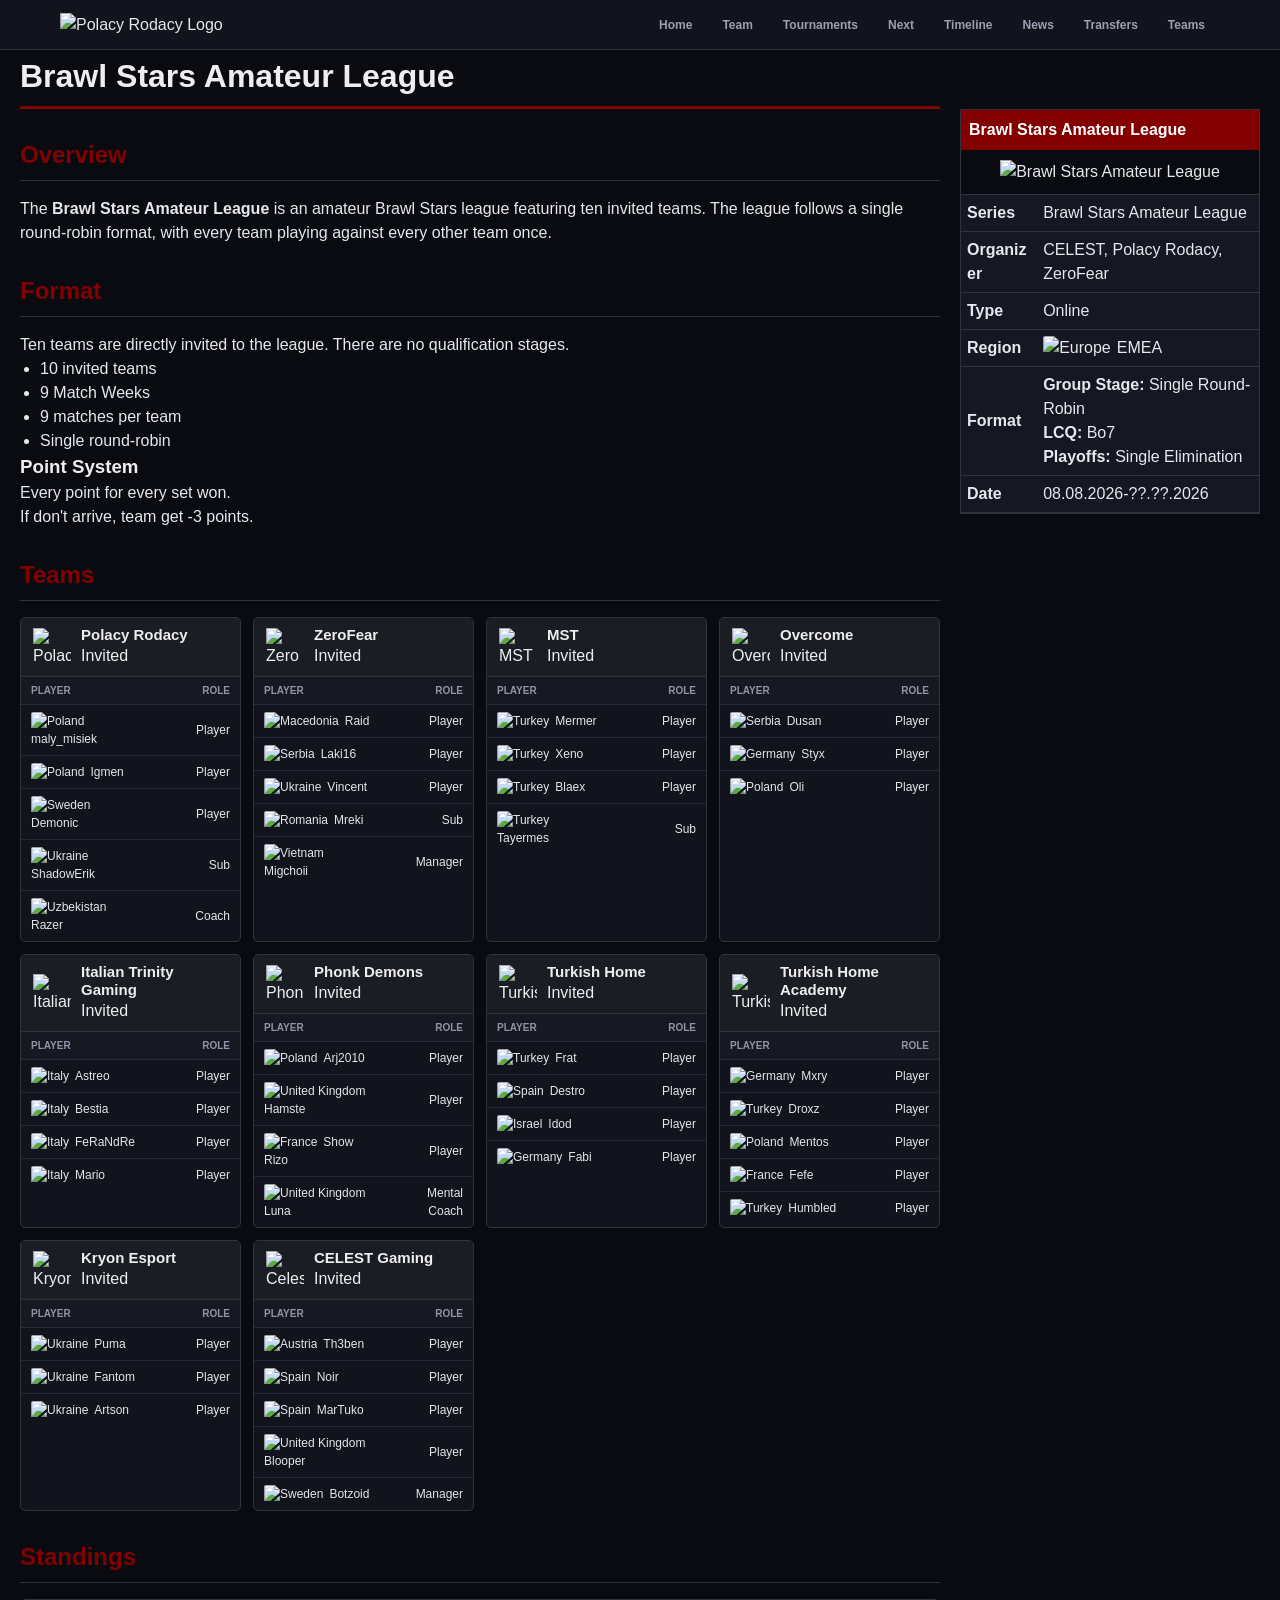
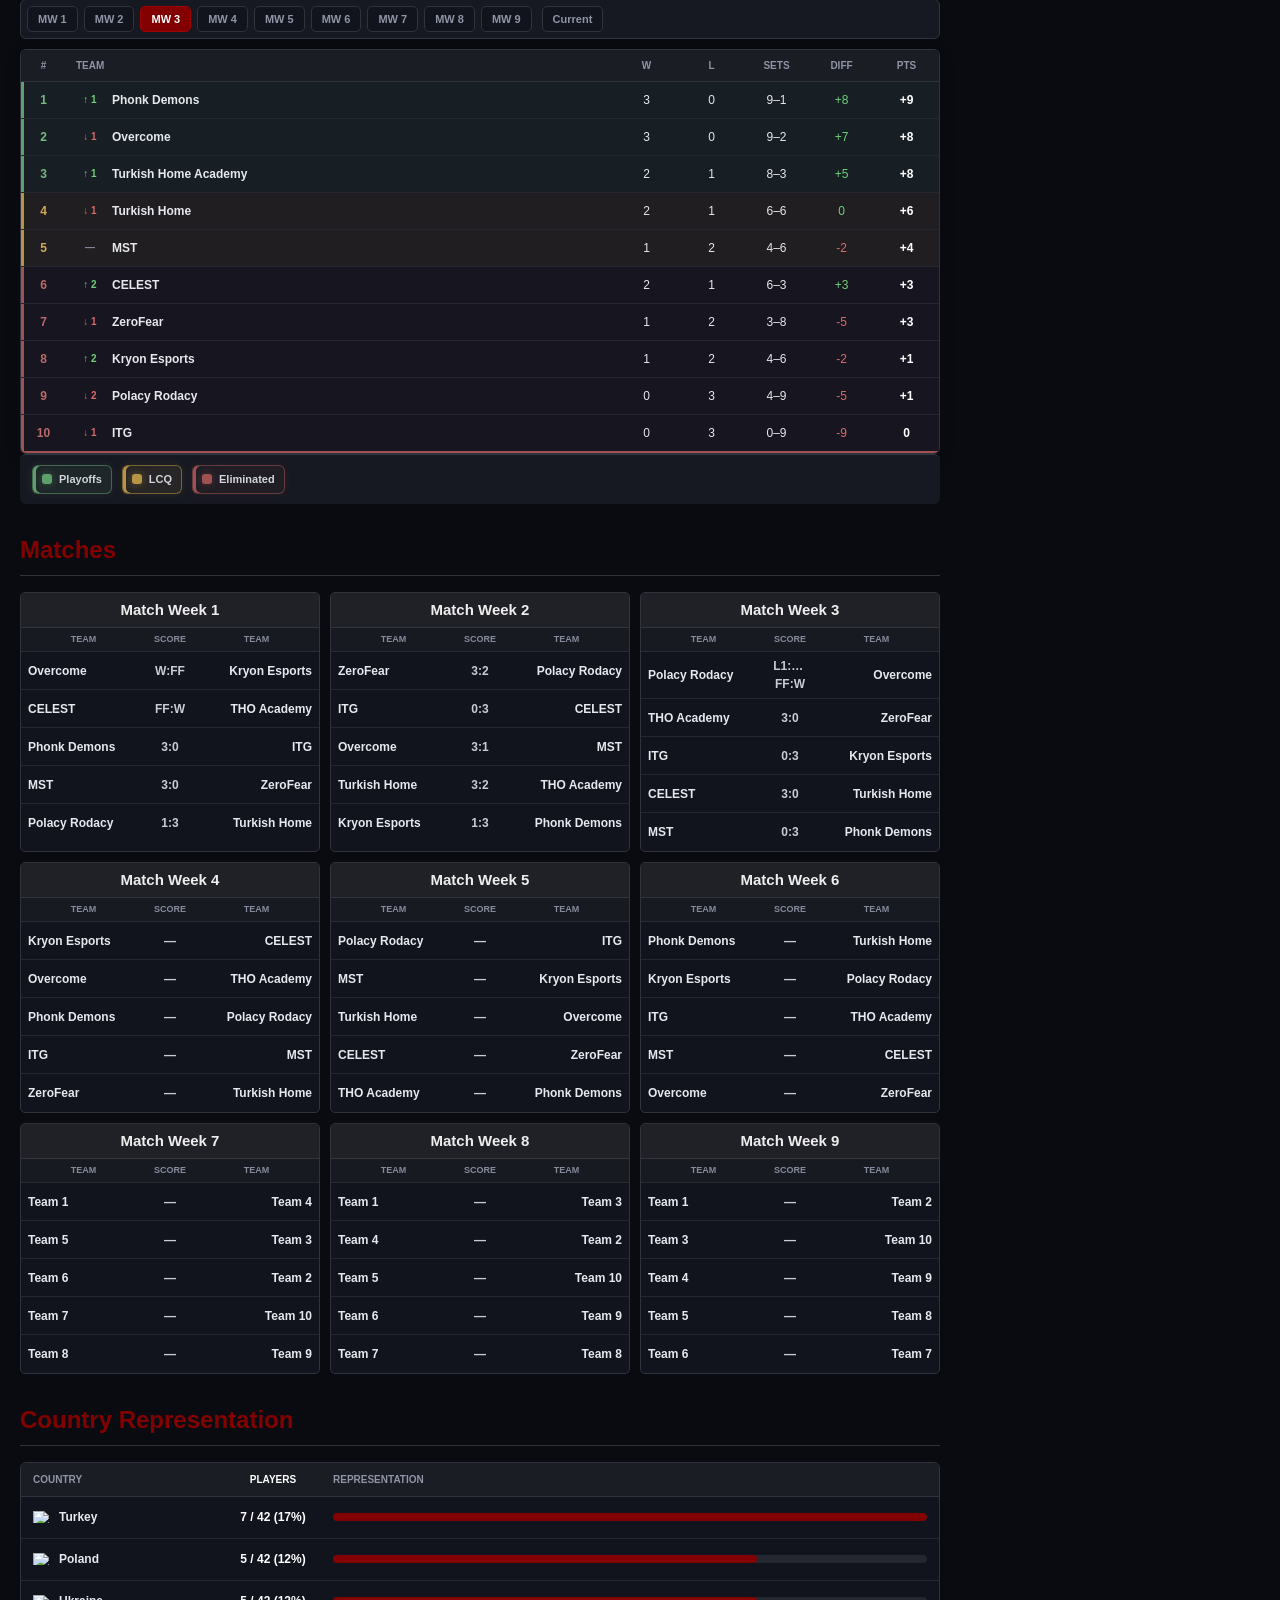
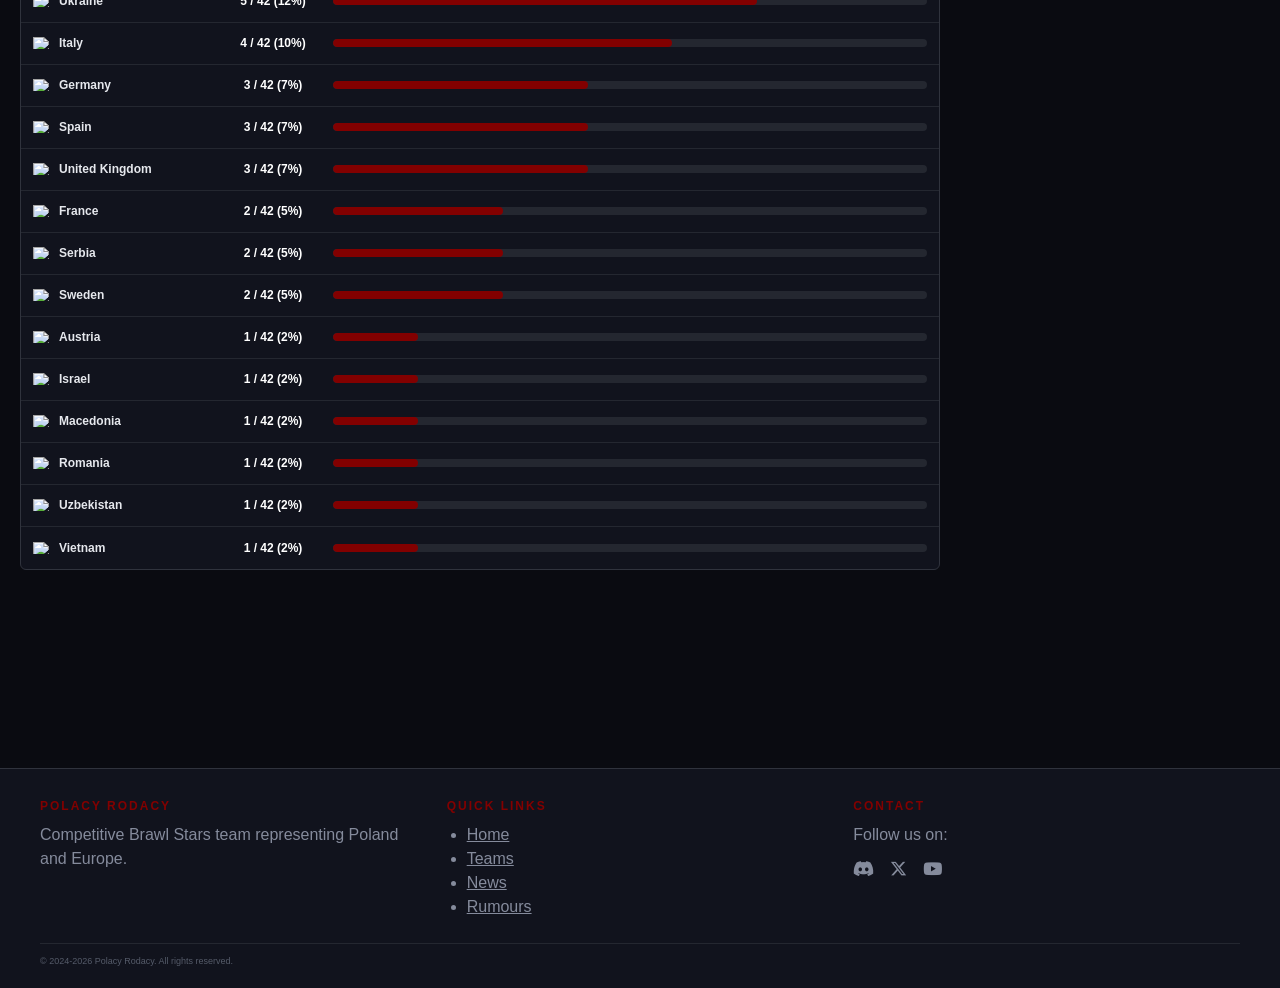
==== commit 3edcecd7: "mental coach" ====
--- a/BS_Amateur_League_Season_1.html
+++ b/BS_Amateur_League_Season_1.html
@@ -1572,6 +1572,12 @@
         <td>Player</td>
       </tr>
 
+      <tr>
+        <td>
+          <a href="#"><img src="assets/flags/gb.svg" class="flag" alt="United Kingdom">Luna</a>
+        </td>
+        <td>Mental Coach</td><!--- 23/08/2026 -->
+
     </tbody>
 
   </table>
--- a/style/style.css
+++ b/style/style.css
@@ -8,32 +8,32 @@
    1) ROOT VARIABLES
    =========================================================== */
 :root {
-  --bg: #f4f4f4;
-  --text: #1a1a1a;
+  --bg: #0a0b11;
+  --text: #e6e8ed;
 
   /* Brand */
-  --accent: rgb(130, 0, 0);
-  --accent-hover: rgb(160, 10, 10);
-  --pr-red: rgb(130, 0, 0); /* alias for legacy/team pages */
+  --accent: #820000;
+  --accent-hover: #a00000;
+  --pr-red: #820000;
 
   /* Layout */
-  --section-bg: #ffffff;
+  --section-bg: #11131d;
   --accent-light: rgba(130, 0, 0, 0.15);
 
   /* Borders */
-  --border: #cfcfcf;
+  --border: #30333d;
 
   /* Navigation */
-  --nav-bg: #1a1a1a;
-  --nav-link: #ffffff;
+  --nav-bg: #11131d;
+  --nav-link: #e6e8ed;
 
   /* Footer */
-  --footer-bg: #222;
-  --footer-text: #aaa;
+  --footer-bg: #11131d;
+  --footer-text: #858b9c;
 
   /* Links & icons */
-  --icon-color: #1a1a1a;
-  --link-color: #1a1a1a;
+  --icon-color: #9ba1b1;
+  --link-color: #e6e8ed;
   --link-hover: var(--accent);
 }
 
@@ -42,20 +42,19 @@
    2) DARK THEME
    =========================================================== */
 [data-theme="dark"] {
-  --bg: #121212;
-  --text: #f4f4f4;
-
-  --section-bg: #1e1e1e;
-  --accent-light: rgba(255, 90, 90, 0.15);
-
-  --nav-bg: #000;
+  --bg: #0a0b11;
+  --text: #e6e8ed;
+
+  --section-bg: #11131d;
+
+  --nav-bg: #11131d;
   --nav-link: #fff;
 
-  --footer-bg: #000;
-  --footer-text: #777;
-
-  --icon-color: #f4f4f4;
-  --link-color: #f4f4f4;
+  --footer-bg: #11131d;
+  --footer-text: #858b9c;
+
+  --icon-color: #9ba1b1;
+  --link-color: #e6e8ed;
 }
 
 
@@ -63,6 +62,8 @@
    3) GLOBAL RESET & BASE
    =========================================================== */
 * {
+  margin: 0;
+  padding: 0;
   box-sizing: border-box;
   scroll-behavior: smooth;
 }
@@ -70,11 +71,11 @@
 html, body {
   margin: 0;
   padding: 0;
-  font-family: 'Segoe UI', Arial, sans-serif;
+  font-family: Arial, Helvetica, sans-serif;
   background: var(--bg);
   color: var(--text);
-  line-height: 1.6;
-  transition: background-color 0.4s ease, color 0.4s ease;
+  line-height: 1.5;
+  transition: background-color 0.2s ease, color 0.2s ease;
 }
 
 main {
@@ -83,8 +84,7 @@
 
 a {
   color: var(--link-color);
-  text-decoration: underline;
-  transition: color 0.3s ease;
+  transition: color 0.15s ease;
 }
 
 a:hover {
@@ -93,6 +93,10 @@
 
 ul {
   padding-left: 20px;
+}
+
+h1, h2, h3 {
+  color: #eeeeee;
 }
 
 .flag {
@@ -114,14 +118,15 @@
 }
 
 section {
-  margin: 4rem 0;
+  margin: 28px 0;
 }
 
 section h2 {
   color: var(--accent);
   border-bottom: 1px solid var(--border);
   margin-top: 0;
-  margin-bottom: 1.5rem;
+  margin-bottom: 1rem;
+  padding-bottom: 7px;
 }
 
 
@@ -129,21 +134,23 @@
    5) HEADER
    =========================================================== */
 header {
-  background: var(--accent);
-  color: #fff;
+  background: #11131d;
+  border-bottom: 1px solid var(--border);
+  color: #eeeeee;
   text-align: center;
-  padding: 70px 1rem 2rem;
+  padding: 82px 1rem 28px;
 }
 
 header h1 {
   margin: 0;
-  font-size: 2.7rem;
+  font-size: 27px;
+  line-height: 1.2;
 }
 
 header p {
-  opacity: 0.9;
-  margin-top: 0.5rem;
-  font-style: italic;
+  color: #858b9c;
+  margin-top: 9px;
+  font-size: 13px;
 }
 
 
@@ -155,9 +162,8 @@
   top: 0;
   width: 100%;
   height: 50px;
-  background: rgba(255, 255, 255, 0.04);
-  backdrop-filter: blur(10px);
-  border-bottom: 1px solid rgba(255,255,255,0.1);
+  background: var(--nav-bg);
+  border-bottom: 1px solid var(--border);
   z-index: 1000;
 
   display: flex;
@@ -166,9 +172,9 @@
 }
 
 .nav-container {
-  max-width: 1100px;
+  max-width: 1200px;
   width: 100%;
-  padding: 0 1.5rem;
+  padding: 0 20px;
 
   display: flex;
   align-items: center;
@@ -176,7 +182,7 @@
 }
 
 .nav-logo img {
-  height: 36px;
+  height: 34px;
   transition: transform 0.3s ease;
 }
 
@@ -187,24 +193,29 @@
 .nav-links {
   list-style: none;
   display: flex;
-  gap: 1.8rem;
+  gap: 0;
 }
 
 .nav-links a {
+  display: block;
+  padding: 13px 15px;
+  color: #9ba1b1;
   text-decoration: none;
-  color: var(--nav-link);
-  font-weight: 500;
+  font-size: 12px;
+  font-weight: 700;
+  white-space: nowrap;
 }
 
 .nav-links a:hover {
-  color: var(--accent);
+  color: #eeeeee;
+  background: rgba(255,255,255,0.025);
 }
 
 .nav-toggle {
   display: none;
   cursor: pointer;
-  color: white;
-  font-size: 1.8rem;
+  color: #eeeeee;
+  font-size: 22px;
 }
 
 
@@ -214,7 +225,7 @@
 .nav-overlay {
   position: fixed;
   inset: 0;
-  background: rgba(255, 255, 255, 0.04);
+  background: rgba(0, 0, 0, 0.62);
   backdrop-filter: blur(10px);
   opacity: 0;
   pointer-events: none;
@@ -235,10 +246,10 @@
   max-width: 300px;
   height: 100vh;
 
-  background: rgba(0, 0, 0, 0.04);
+  background: #11131d;
   backdrop-filter: blur(10px);
 
-  padding: 2rem 1.5rem;
+  padding: 24px 20px;
   display: flex;
   flex-direction: column;
 
@@ -251,14 +262,17 @@
 }
 
 .nav-panel a {
-  font-size: 1.1rem;
-  padding: 0.6rem 0;
-  color: #fff;
+  display: block;
+  font-size: 13px;
+  font-weight: 700;
+  padding: 12px 0;
+  color: #9ba1b1;
   text-decoration: none;
+  border-bottom: 1px solid #242730;
 }
 
 .nav-panel a:hover {
-  color: var(--accent);
+  color: #eeeeee;
 }
 
 .nav-close {
@@ -274,20 +288,21 @@
    =========================================================== */
 .news-grid {
   display: grid;
-  gap: 2rem;
+  gap: 10px;
   grid-template-columns: repeat(auto-fit, minmax(280px, 1fr));
   max-width: 1200px;
-  margin: 3rem auto;
-  padding: 0 1rem;
+  margin: 28px auto;
+  padding: 0 20px;
 }
 
 .news-card {
   background: var(--section-bg);
-  border-radius: 12px;
+  border: 1px solid var(--border);
+  border-radius: 5px;
   overflow: hidden;
 
-  box-shadow: 0 4px 8px rgba(0,0,0,0.1);
-  transition: transform 0.25s ease, box-shadow 0.3s ease;
+  box-shadow: none;
+  transition: transform 0.15s ease, border-color 0.15s ease, background 0.15s ease;
 
   opacity: 0;
   transform: translateY(20px);
@@ -295,8 +310,9 @@
 }
 
 .news-card:hover {
-  transform: translateY(-5px);
-  box-shadow: 0 8px 14px rgba(0,0,0,0.25);
+  transform: translateY(-1px);
+  border-color: var(--accent);
+  background: #151722;
 }
 
 .news-card img {
@@ -306,12 +322,12 @@
 }
 
 .news-card-content {
-  padding: 1rem 1.2rem;
+  padding: 15px;
 }
 
 .news-card h3 {
   margin: 0.3rem 0;
-  color: var(--accent);
+  color: #eeeeee;
 }
 
 .news-card small {
@@ -339,9 +355,9 @@
   align-items: center;
   gap: 8px;
   padding: 8px 14px;
-  background: #111;
-  color: #aaa;
-  border: 1px solid #222;
+  background: #11131d;
+  color: #9ba1b1;
+  border: 1px solid var(--border);
   text-decoration: none;
   font-size: 14px;
 }
@@ -357,8 +373,9 @@
 }
 
 .tab:hover {
-  color: white;
+  color: #eeeeee;
   border-color: var(--accent);
+  background: #151722;
 }
 
 .tab:hover .tab-icon {
@@ -366,8 +383,9 @@
 }
 
 .tab.active {
-  color: white;
+  color: #ffffff;
   border-color: var(--accent);
+  background: #151722;
 }
 
 .tab.active .tab-icon {
@@ -379,11 +397,9 @@
    10) TEAM PAGE
    =========================================================== */
 .page {
-  max-width: 1000px;
-  margin: 40px auto;
-  background: var(--section-bg);
-  padding: 24px;
-  border: 1px solid var(--border);
+  max-width: none;
+  margin: 28px 320px 28px 0;
+  padding: 0 20px 50px;
 }
 
 .page-title {
@@ -394,10 +410,11 @@
 
 .infobox {
   float: right;
-  width: 280px;
+  width: 300px;
   border: 1px solid var(--border);
   margin-left: 20px;
-  background: #fafafa;
+  margin-right: -320px;
+  background: #151722;
 }
 
 .infobox h2 {
@@ -409,7 +426,7 @@
 }
 
 .infobox-image {
-  background: #111;
+  background: #0a0b11;
   padding: 10px;
   text-align: center;
   border-bottom: 1px solid var(--border);
@@ -417,7 +434,9 @@
 
 .infobox-image img {
   max-width: 100%;
+  max-height: 220px;
   height: auto;
+  object-fit: contain;
 }
 
 .infobox table {
@@ -428,6 +447,7 @@
 .infobox td {
   padding: 6px;
   border-bottom: 1px solid var(--border);
+  overflow-wrap: anywhere;
 }
 
 
@@ -444,11 +464,12 @@
   display: flex;
   gap: 12px;
   padding: 12px;
-  background: #fff;
+  background: #11131d;
+  border: 1px solid var(--border);
   text-decoration: none;
   color: inherit;
-  box-shadow: 0 4px 8px rgba(0,0,0,0.1);
-  transition: transform 0.25s ease, box-shadow 0.3s ease;
+  box-shadow: none;
+  transition: transform 0.15s ease, border-color 0.15s ease, background 0.15s ease;
 
   opacity: 0;
   transform: translateY(20px);
@@ -456,8 +477,9 @@
 }
 
 .team-card:hover{
-  transform: translateY(-5px);
-  box-shadow: 0 8px 14px rgba(0,0,0,0.25);
+  transform: translateY(-1px);
+  background: #151722;
+  box-shadow: none;
 }
 
 .team-card img {
@@ -487,9 +509,10 @@
 }
 
  .member-card {
-  background: linear-gradient(145deg, #8b0000, #400000);
-  border-radius: 18px;
-  padding: 20px;
+  background: #11131d;
+  border: 1px solid var(--border);
+  border-radius: 5px;
+  padding: 15px;
   width: 220px;
   text-align: center;
   color: white;
@@ -497,19 +520,21 @@
   transform-style: preserve-3d;
   position: relative;
   overflow: hidden;
-  box-shadow: 0 10px 25px rgba(0,0,0,0.4);
+  box-shadow: none;
   will-change: transform;
 }
 
 .member-card img {
   width: 100%;
-  border-radius: 12px;
+  border-radius: 5px;
   transition: 0.4s ease;
 }
 
 .member-card:hover {
-  transform: translateY(-12px) scale(1.05);
-  box-shadow: 0 25px 50px rgba(130,0,0,0.8);
+  transform: translateY(-2px);
+  border-color: var(--accent);
+  background: #151722;
+  box-shadow: none;
 }
 
 .member-card:hover img {
@@ -810,9 +835,9 @@
 .player-info {
   width: 100%;
   max-width: 1200px;
-  margin: 100px auto;
-  padding: 0 60px;
-  color: #000000;
+  margin: 28px auto;
+  padding: 0 20px;
+  color: var(--text);
 }
 
 .info-title {
@@ -841,7 +866,7 @@
   font-weight: 800;
   letter-spacing: 1px;
   text-transform: uppercase;
-  color: rgba(0, 0, 0, 0.55);
+  color: #858b9c;
 }
 
 .info-value {
@@ -869,8 +894,9 @@
 footer {
   background: var(--footer-bg);
   color: var(--footer-text);
-  padding: 4rem 1rem 2rem;
-  margin-top: 4rem;
+  padding: 28px 20px 20px;
+  margin-top: 28px;
+  border-top: 1px solid var(--border);
 }
 
 .footer-content {
@@ -878,18 +904,18 @@
   margin: auto;
   display: flex;
   flex-wrap: wrap;
-  gap: 3rem;
+  gap: 20px;
 }
 
 .footer-column {
   flex: 1;
-  min-width: 240px;
+  min-width: 200px;
 }
 
 .footer-column h3 {
   color: var(--accent);
-  margin-bottom: 1rem;
-  font-size: 1rem;
+  margin-bottom: 8px;
+  font-size: 12px;
   text-transform: uppercase;
   letter-spacing: 2px;
 }
@@ -903,20 +929,23 @@
 }
 
 .footer-social {
-  margin-top: 1rem;
+  margin-top: 10px;
   display: flex;
   gap: 1rem;
 }
 
 .footer-social a {
-  font-size: 1.7rem;
+  color: #858b9c !important;
+  font-size: 17px;
 }
 
 .footer-bottom {
-  margin-top: 3rem;
-  padding-top: 1rem;
-  border-top: 1px solid rgba(255,255,255,0.1);
-  font-size: 0.85rem;
+  max-width: 1200px;
+  margin: 24px auto 0;
+  padding-top: 11px;
+  border-top: 1px solid #242730;
+  color: #555b69;
+  font-size: 9px;
 }
 
 
@@ -959,4 +988,18 @@
     max-width: 350px;
   }
 
-}
+  .page {
+    margin-right: 0;
+  }
+
+}
+
+@media (max-width: 1100px) and (min-width: 801px) {
+  .page {
+    margin-right: 0;
+  }
+
+  .infobox {
+    margin-right: 0;
+  }
+}
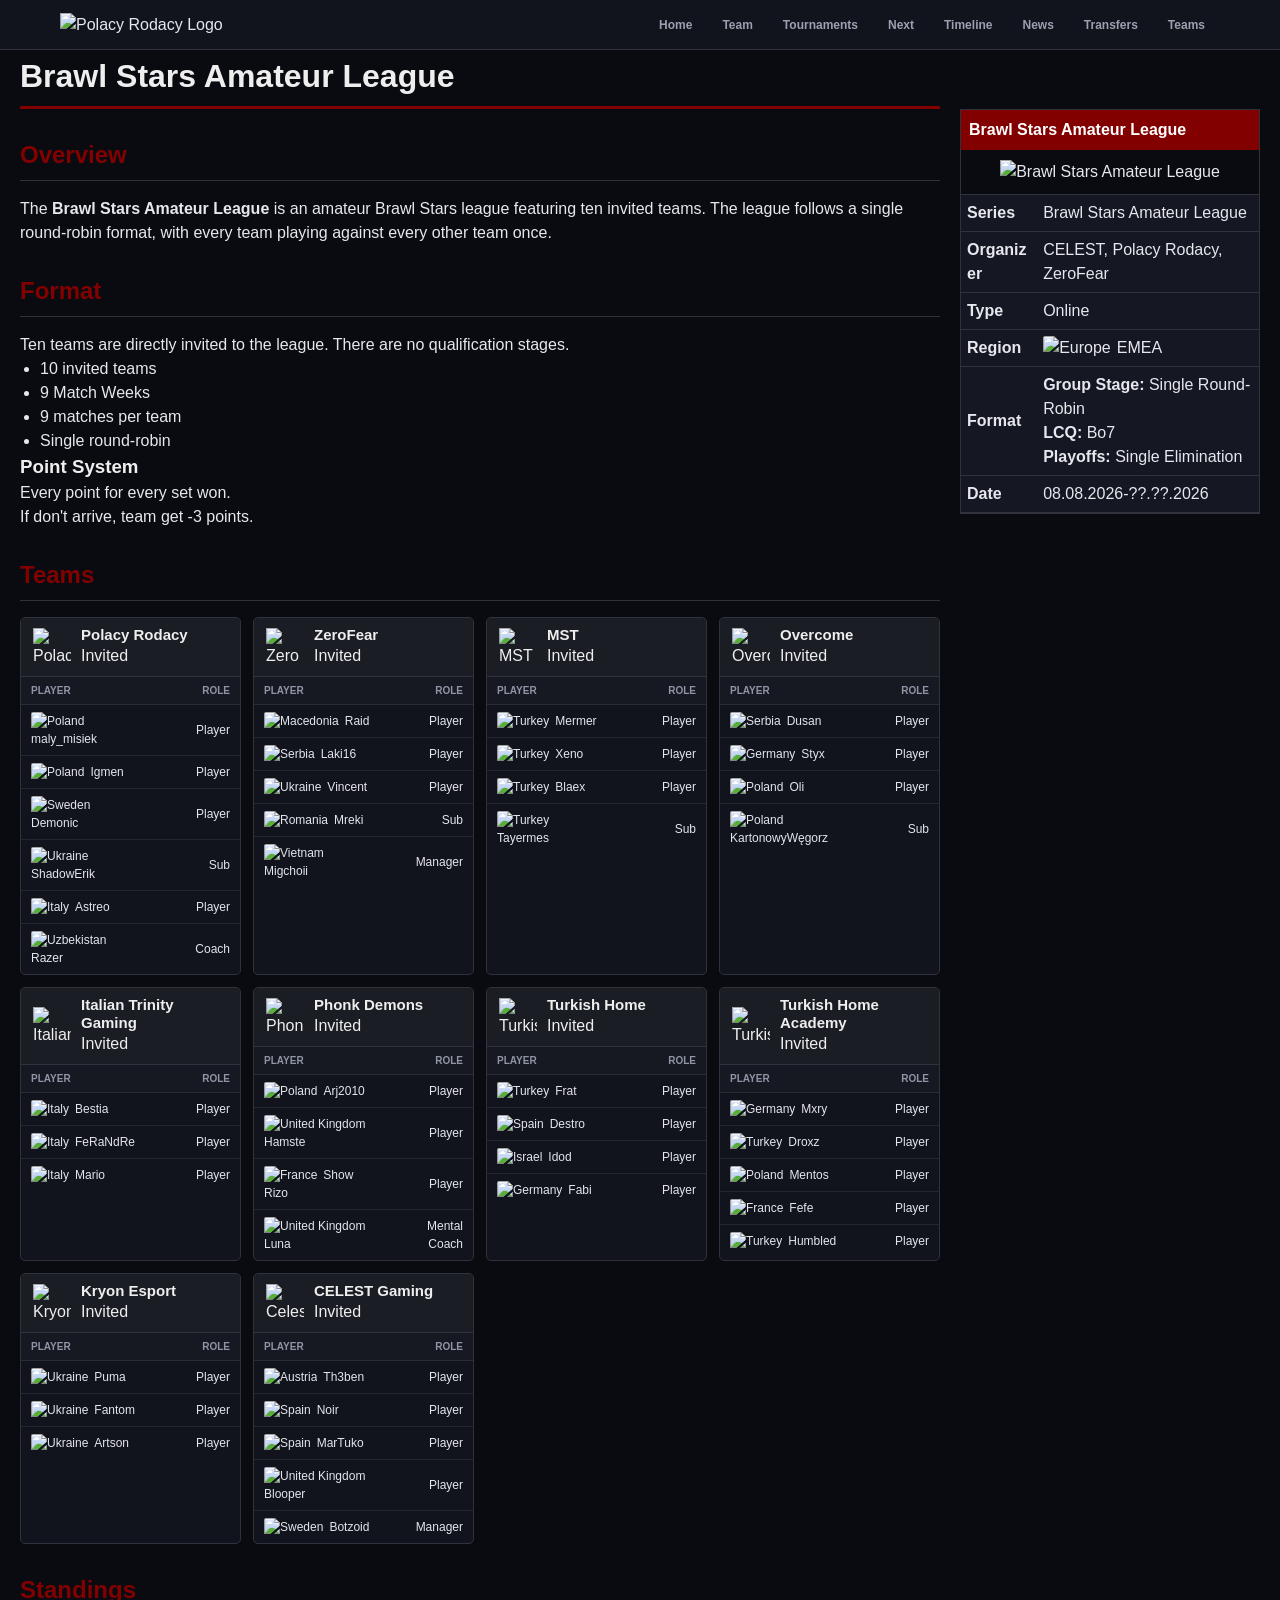
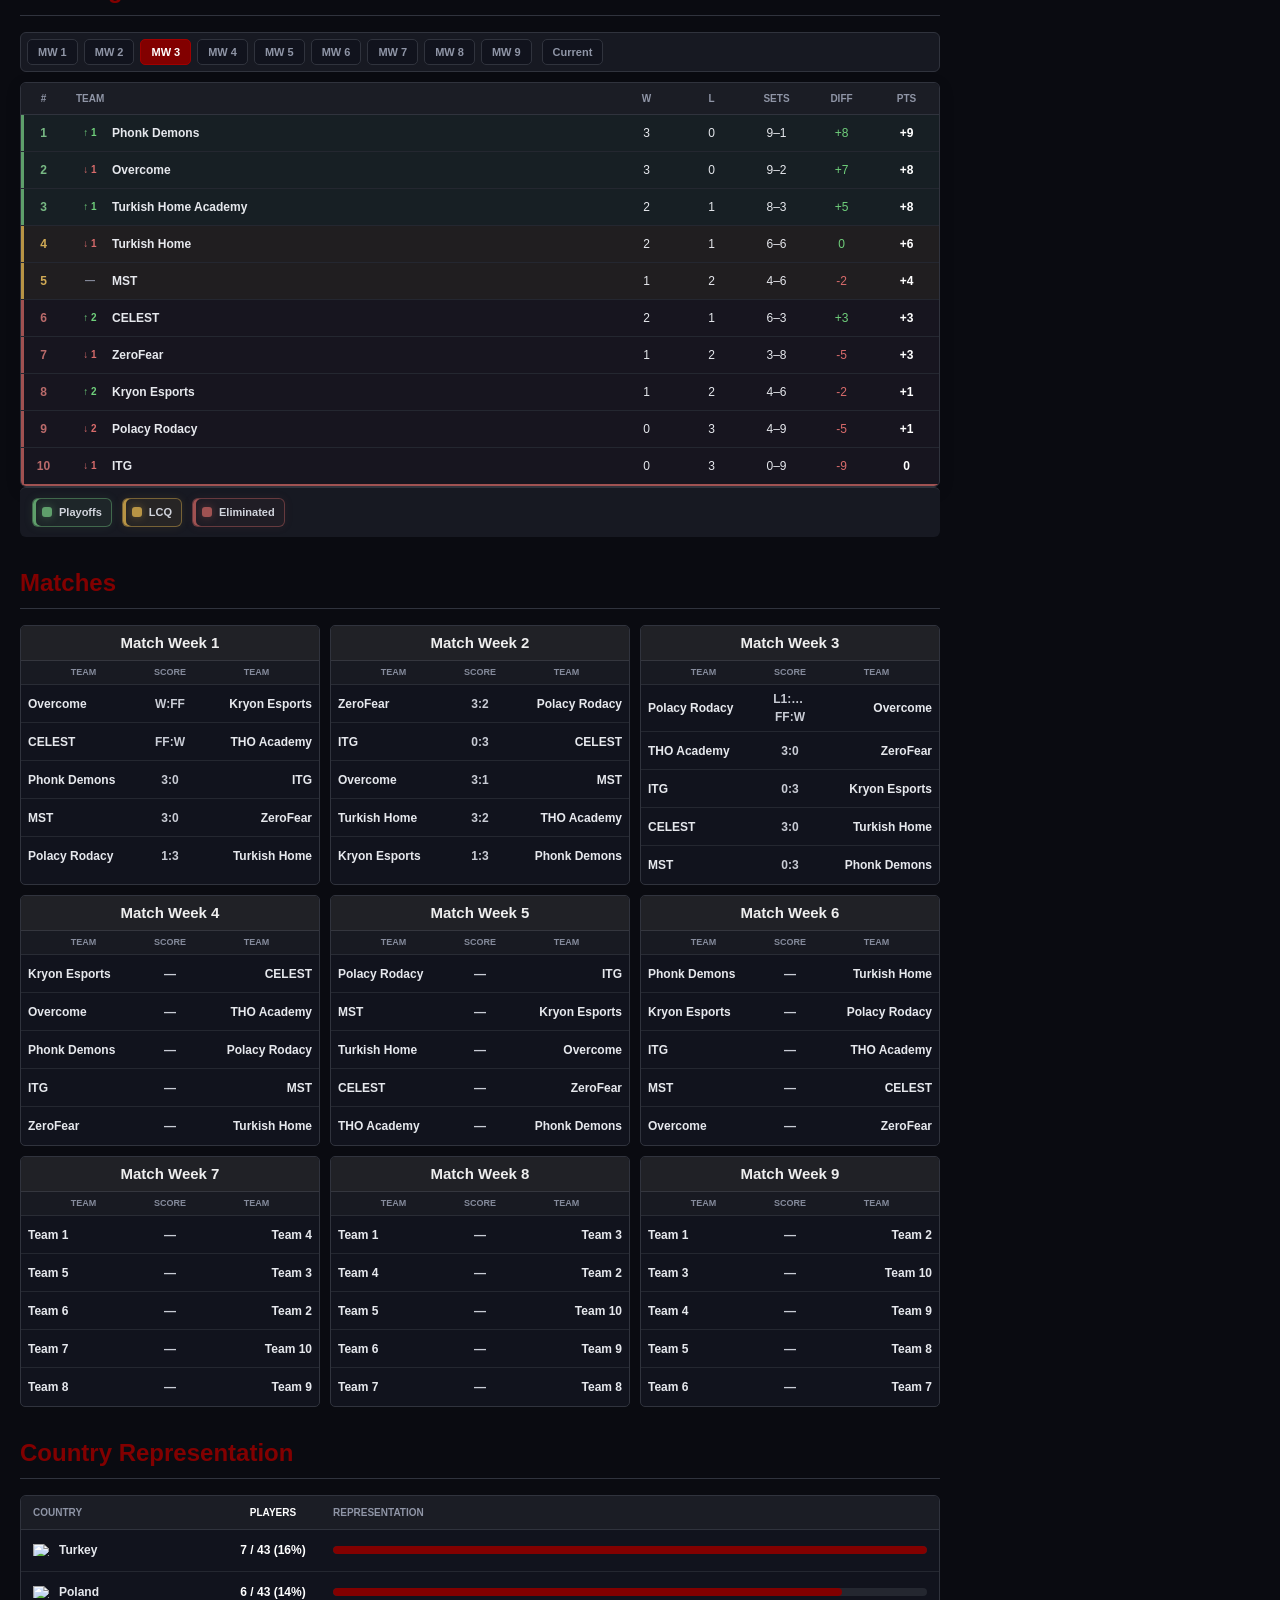
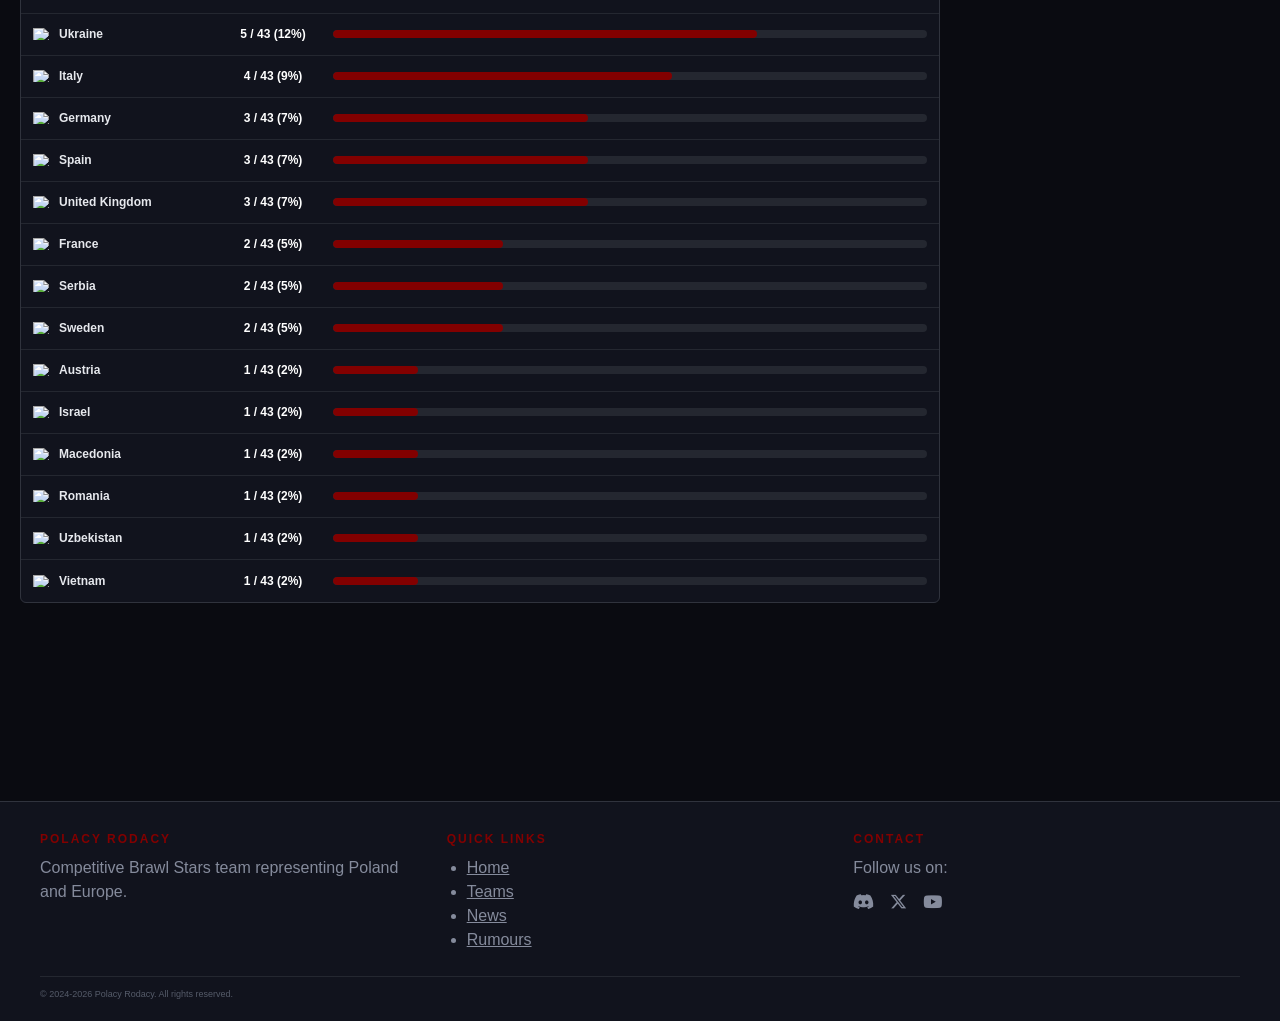
==== commit 140eff75: "new players" ====
--- a/BS_Amateur_League_Season_1.html
+++ b/BS_Amateur_League_Season_1.html
@@ -1259,6 +1259,13 @@
 
       <tr>
         <td>
+          <a href="#"><img src="assets/flags/it.svg" class="flag" alt="Italy">Astreo</a>
+        </td>
+        <td>Player</td>
+      </tr>
+
+      <tr>
+        <td>
           <a href="#"><img src="assets/flags/uz.svg" class="flag" alt="Uzbekistan">Razer</a>
         </td>
         <td>Coach</td>
@@ -1453,6 +1460,12 @@
         <td>Player</td>
       </tr>
 
+      <tr>
+        <td>
+          <a href="#"><img src="assets/flags/pl.svg" class="flag" alt="Poland">KartonowyWęgorz</a>
+        </td>
+        <td>Sub</td>
+
     </tbody>
 
   </table>
@@ -1487,13 +1500,6 @@
     </thead>
 
     <tbody>
-
-      <tr>
-        <td>
-          <a href="#"><img src="assets/flags/it.svg" class="flag" alt="Italy">Astreo</a>
-        </td>
-        <td>Player</td>
-      </tr>
 
       <tr>
         <td>
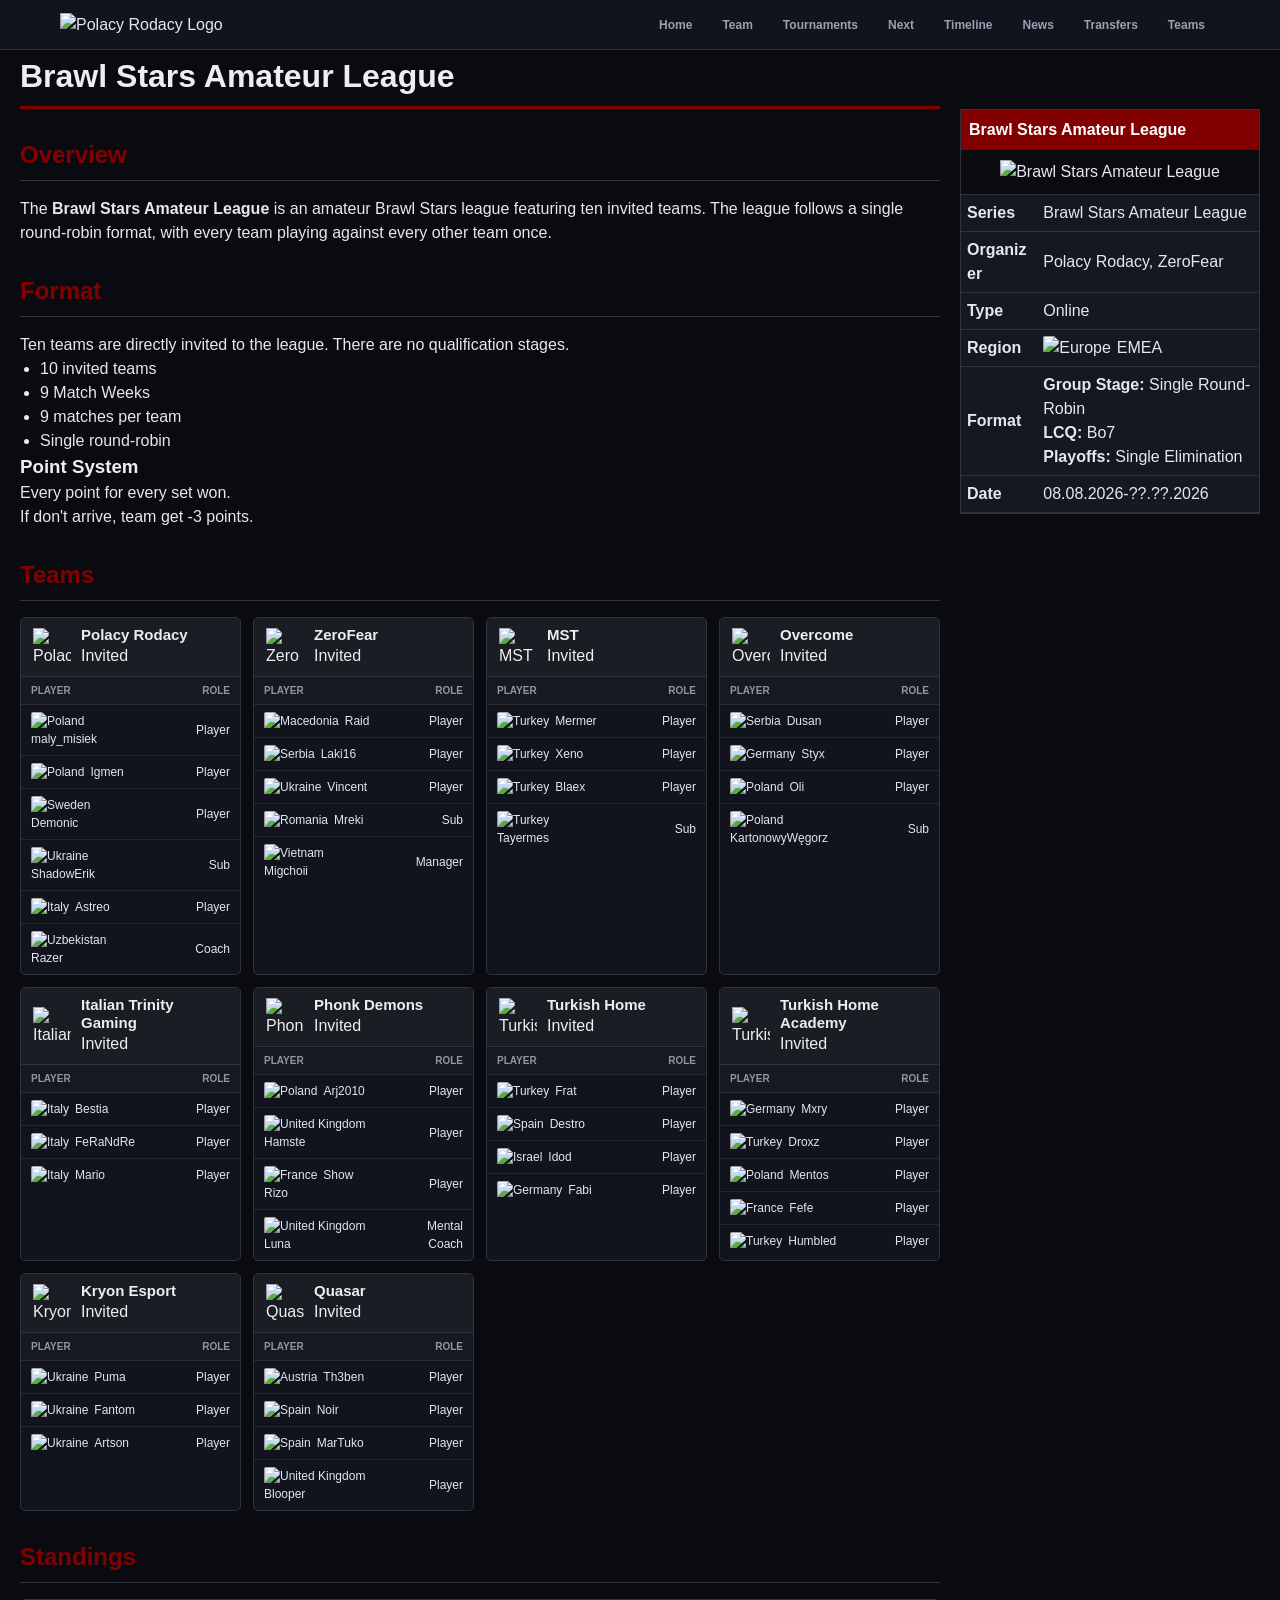
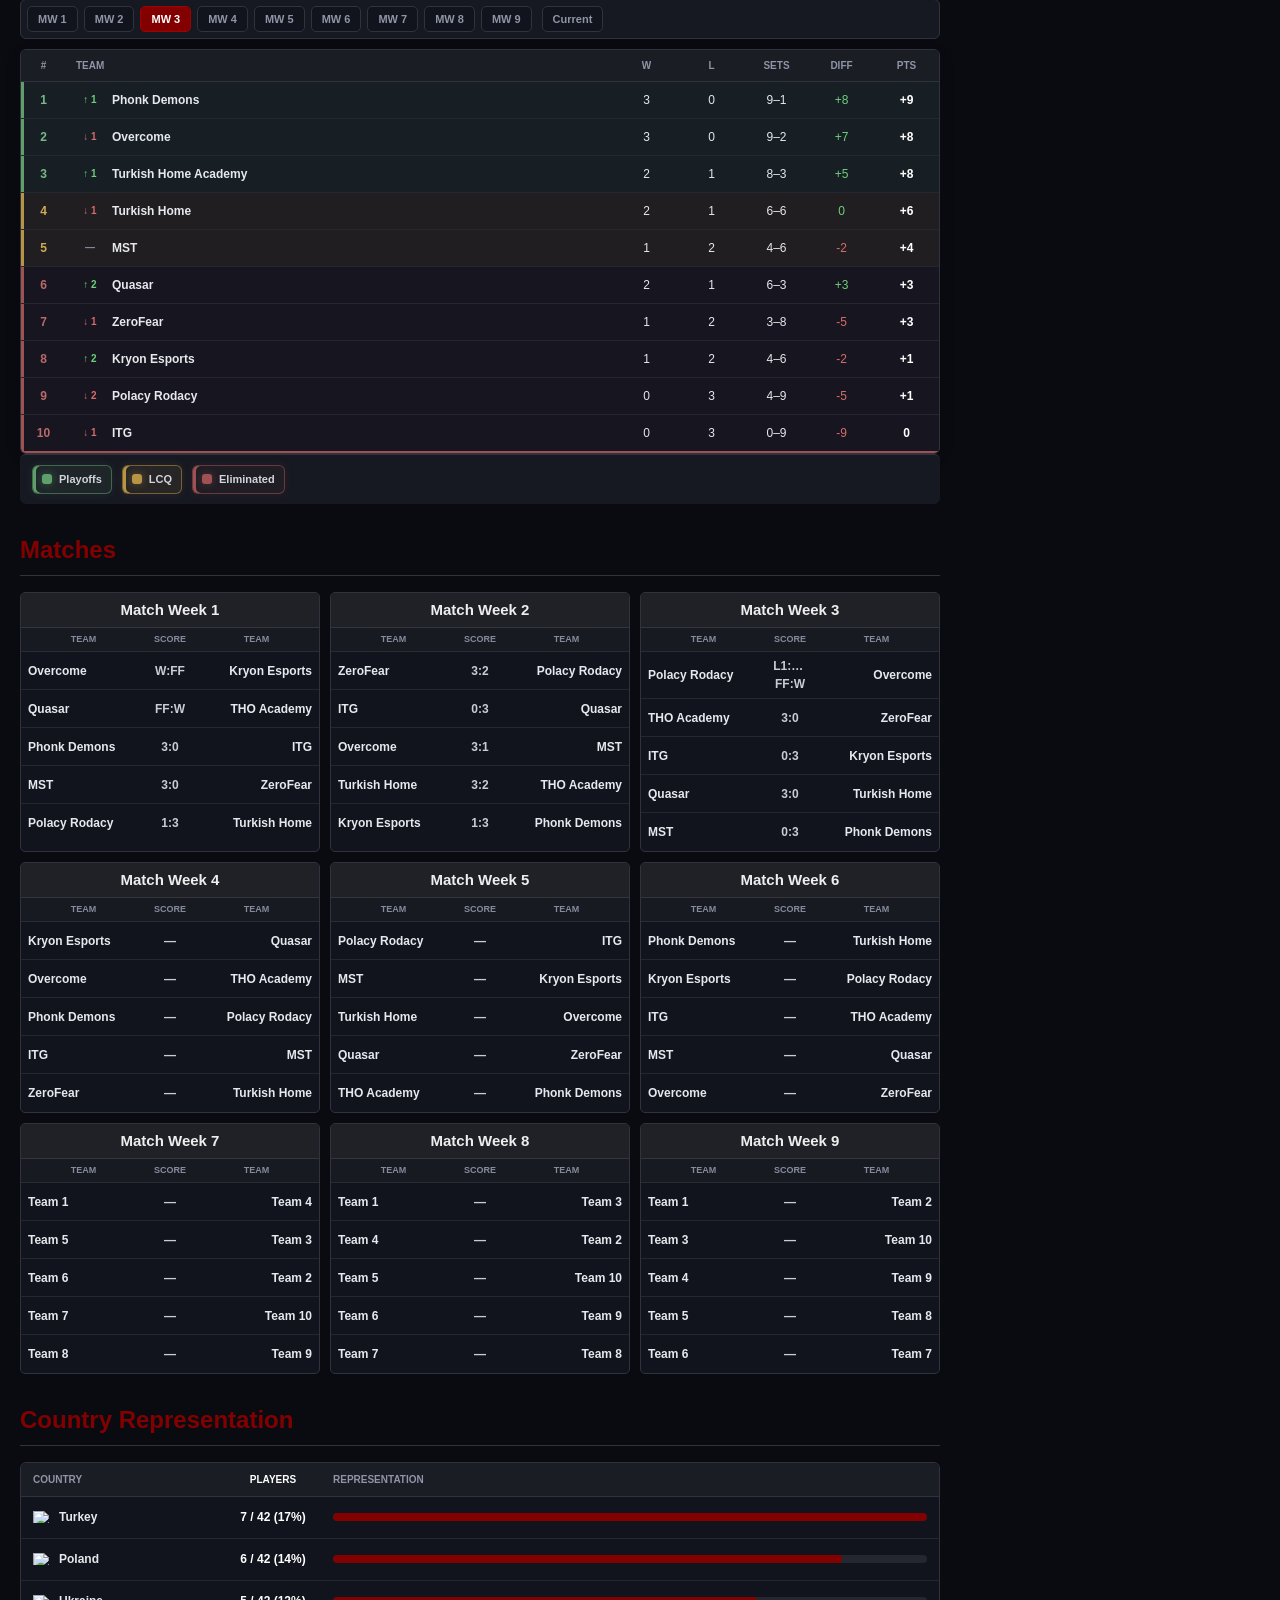
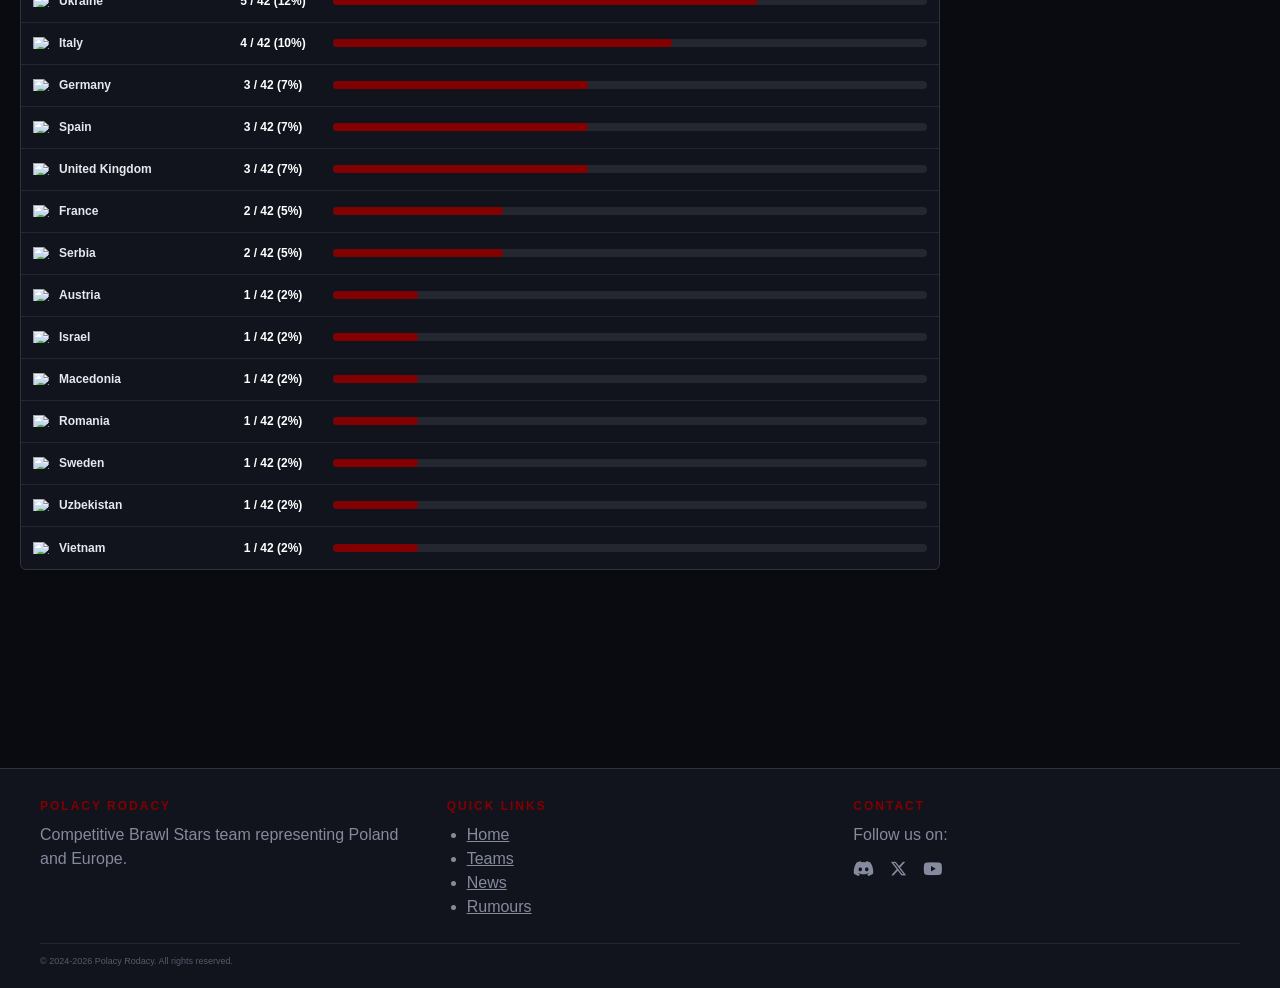
==== commit bbb3b5b7: "Celest>Quasar" ====
--- a/BS_Amateur_League_Season_1.html
+++ b/BS_Amateur_League_Season_1.html
@@ -1122,7 +1122,7 @@
 
         <tr>
           <td><strong>Organizer</strong></td>
-          <td>CELEST, Polacy Rodacy, ZeroFear</td>
+          <td>Polacy Rodacy, ZeroFear</td>
         </tr>
 
         <tr>
@@ -1786,12 +1786,12 @@
   <div class="team-header">
 
     <div class="team-logo">
-      <img src="/Main/assets/images/CES.png" alt="Celest Logo">
+      <img src="/Main/assets/images/QSR.png" alt="Quasar Logo">
     </div>
 
     <div class="team-info">
       <h3>
-        <a href="celest.html">CELEST Gaming</a>
+        <a href="#">Quasar</a>
       </h3>
 
       <span>Invited</span>
@@ -1836,13 +1836,6 @@
           <a href="#"><img src="assets/flags/gb.svg" class="flag" alt="United Kingdom">Blooper</a>
         </td>
         <td>Player</td>
-      </tr>
-
-      <tr>
-        <td>
-          <a href="#"><img src="assets/flags/se.svg" class="flag" alt="Sweden">Botzoid</a>
-        </td>
-        <td>Manager</td>
       </tr>
 
     </tbody>
@@ -1987,11 +1980,11 @@
             </td>
           </tr>
 
-          <tr data-home="CELEST"
+          <tr data-home="Quasar"
     data-away="Turkish Home Academy"
     data-score="FF:W">
             <td>
-              <a href="celest.html">CELEST</a>
+              <a href="#">Quasar</a>
             </td>
 
             <td>FF:W</td>
@@ -2077,11 +2070,11 @@
           </tr>
 
           <tr data-home="ITG"
-    data-away="CELEST"
+    data-away="Quasar"
     data-score="0:3">
             <td><a href="#">ITG</a></td>
             <td>0:3</td>
-            <td><a href="celest.html">CELEST</a></td>
+            <td><a href="#">Quasar</a></td>
           </tr>
 
           <tr data-home="Overcome"
@@ -2157,10 +2150,10 @@
             <td><a href="#">Kryon Esports</a></td>
           </tr>
 
-          <tr data-home="CELEST"
+          <tr data-home="Quasar"
     data-away="Turkish Home"
     data-score="3:0">
-            <td><a href="celest.html">CELEST</a></td>
+            <td><a href="#">Quasar</a></td>
             <td>3:0</td>
             <td><a href="#">Turkish Home</a></td>
           </tr>
@@ -2199,11 +2192,11 @@
         <tbody>
 
           <tr data-home="Kryon Esports"
-    data-away="CELEST"
+    data-away="Quasar"
     data-score="—">
             <td><a href="#">Kryon Esports</a></td>
             <td>—</td>
-            <td><a href="celest.html">CELEST</a></td>
+            <td><a href="#">Quasar</a></td>
           </tr>
 
           <tr data-home="Overcome"
@@ -2287,10 +2280,10 @@
             <td><a href="#">Overcome</a></td>
           </tr>
 
-          <tr data-home="CELEST"
+          <tr data-home="Quasar"
     data-away="ZeroFear"
     data-score="—">
-            <td><a href="celest.html">CELEST</a></td>
+            <td><a href="#">Quasar</a></td>
             <td>—</td>
             <td><a href="zerofear.html">ZeroFear</a></td>
           </tr>
@@ -2353,11 +2346,11 @@
           </tr>
 
           <tr data-home="MST"
-    data-away="CELEST"
+    data-away="Quasar"
     data-score="—">
             <td><a href="#">MST</a></td>
             <td>—</td>
-            <td><a href="celest.html">CELEST</a></td>
+            <td><a href="#">Quasar</a></td>
           </tr>
 
           <tr data-home="Overcome"
@@ -2759,7 +2752,7 @@
     "ZeroFear",
     "ITG",
     "Kryon Esports",
-    "CELEST"
+    "Quasar"
   ];
 
 
@@ -2787,8 +2780,8 @@
     "Polacy Rodacy":
       "polacyrodacy.html",
 
-    "CELEST":
-      "celest.html"
+    "Quasar":
+      "#"
 
   };
 
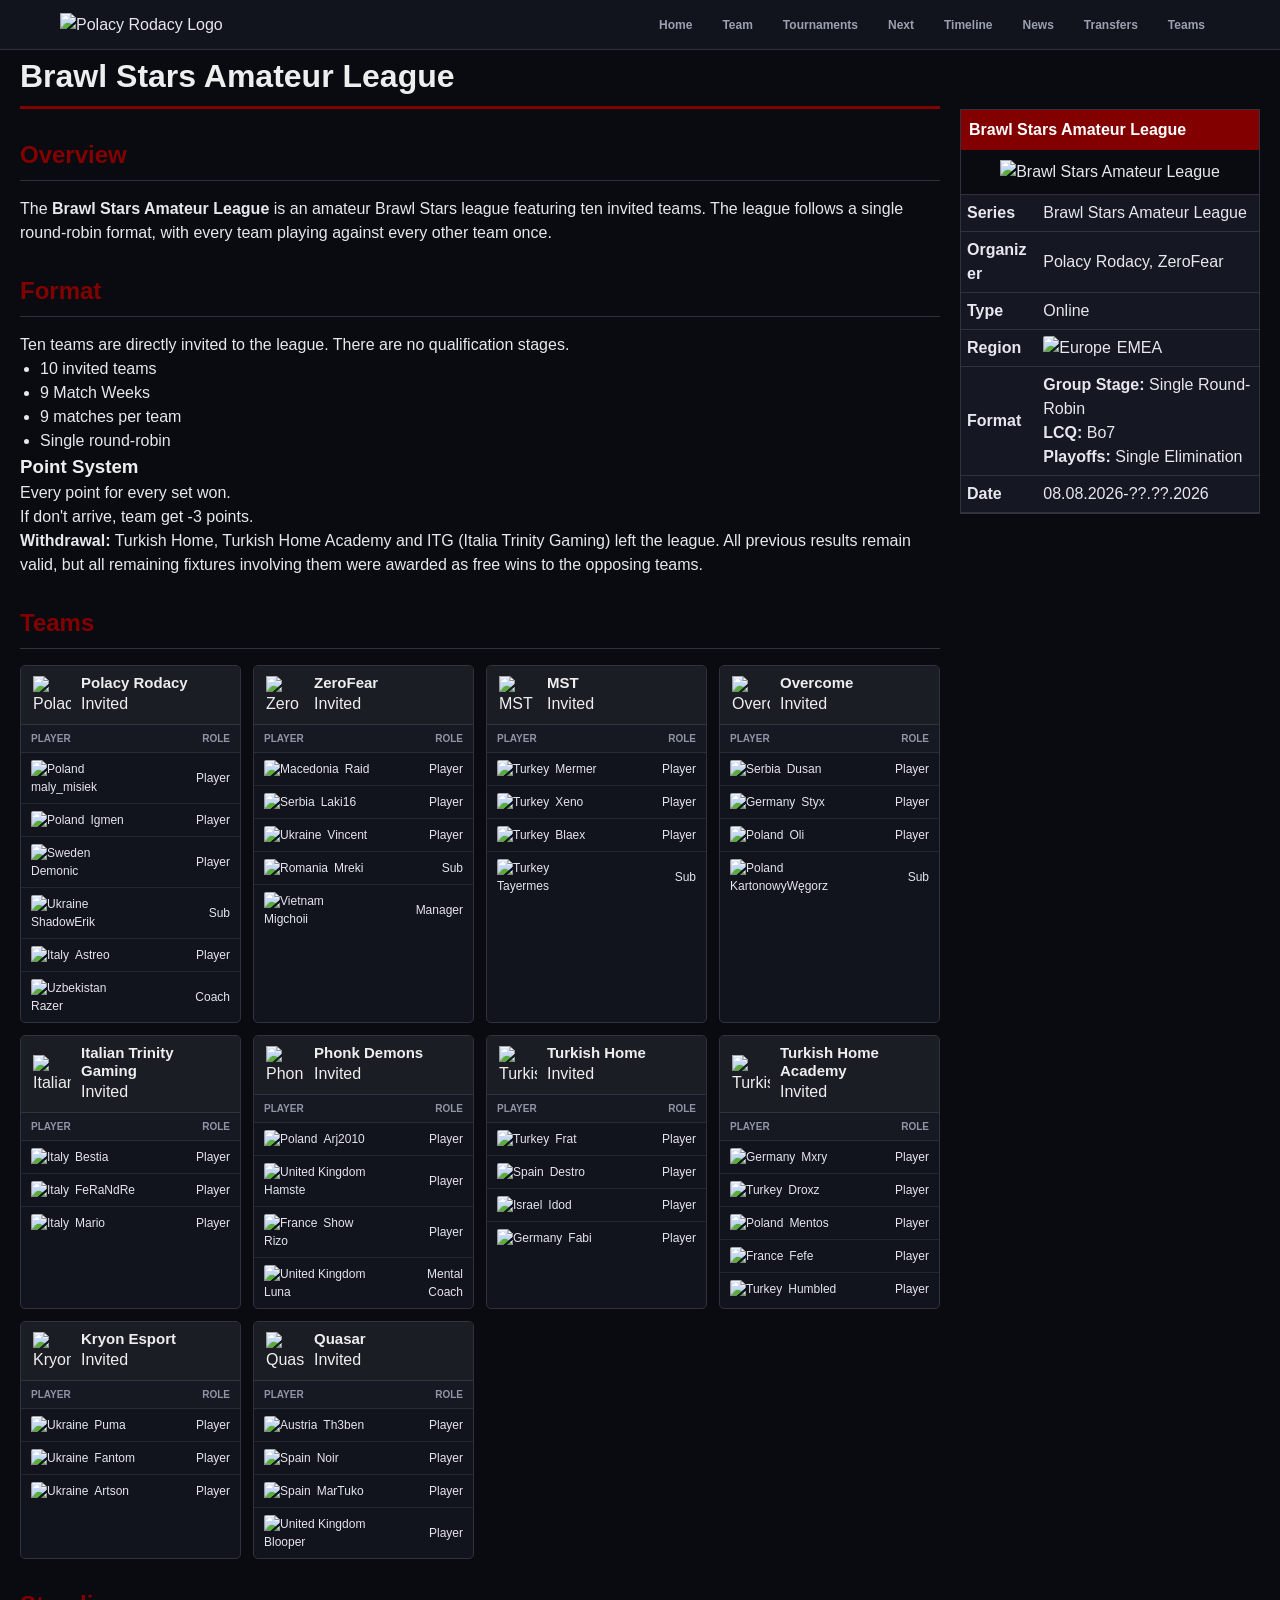
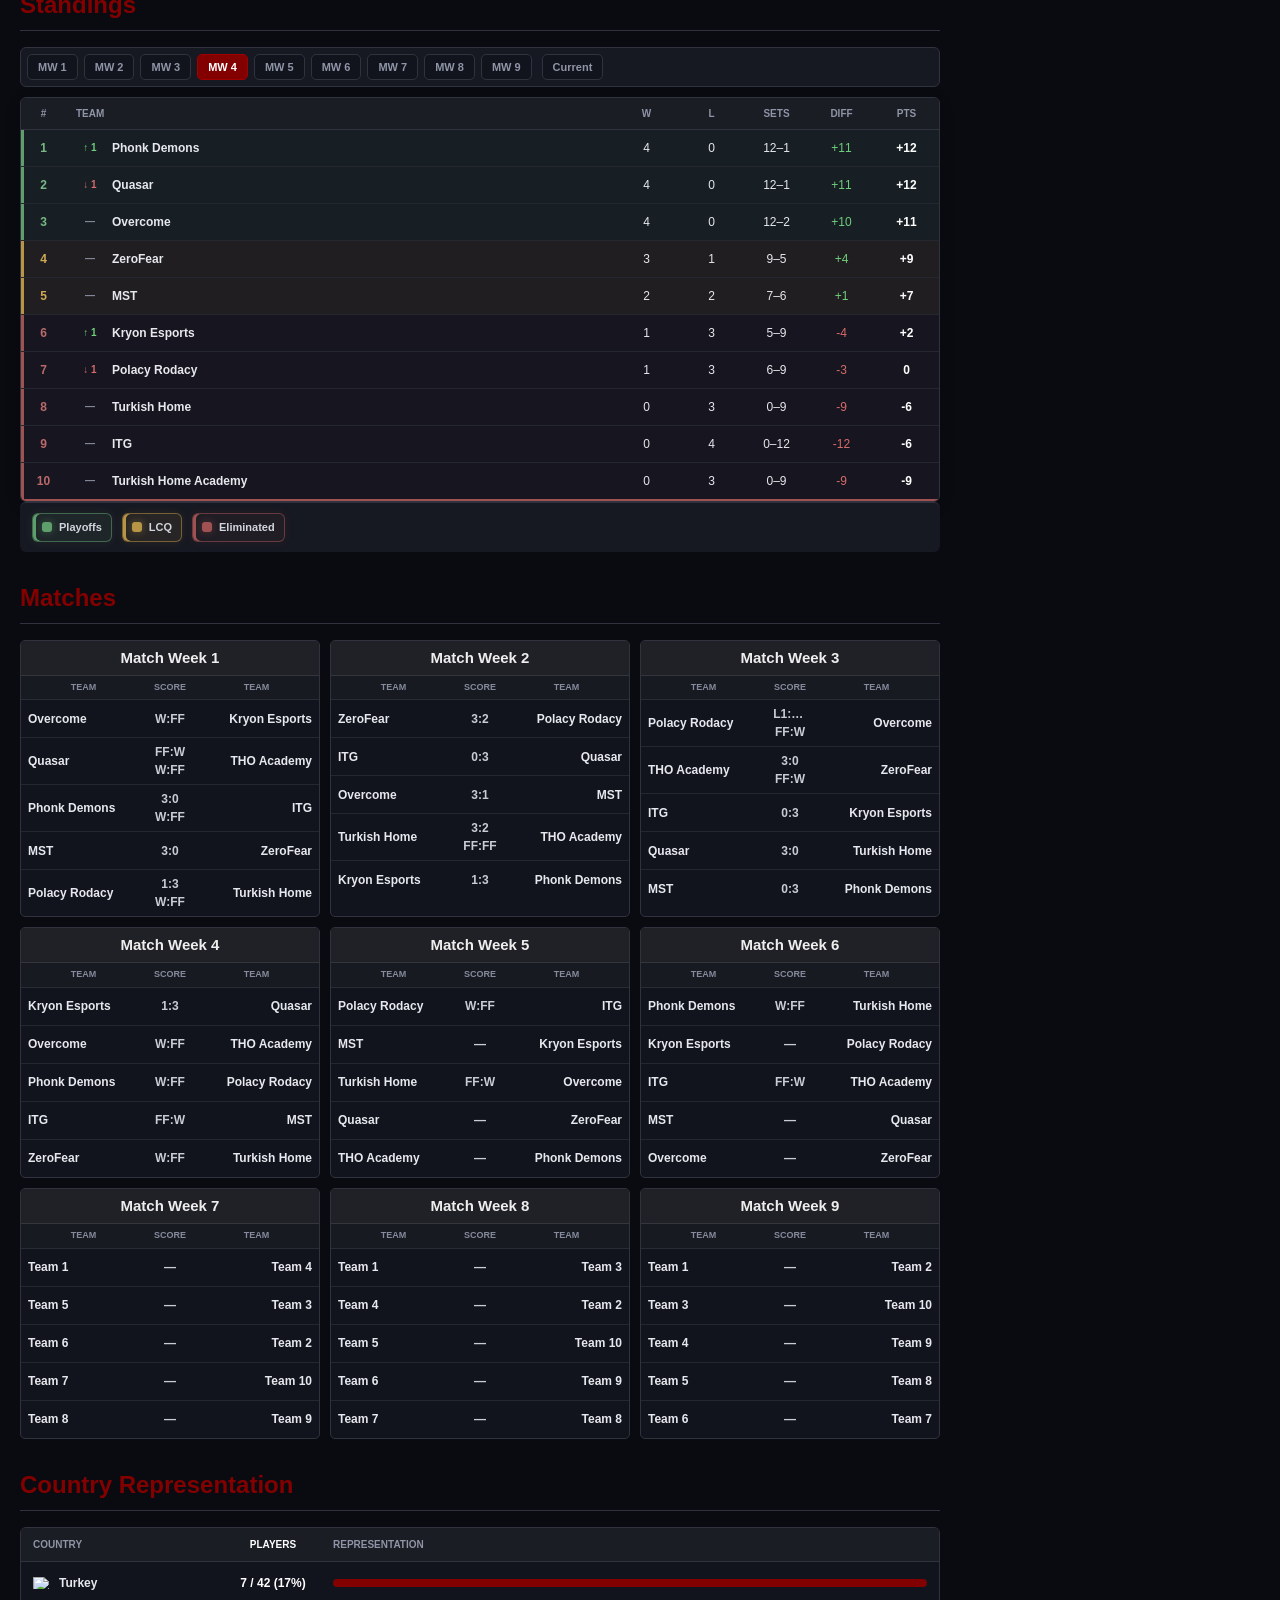
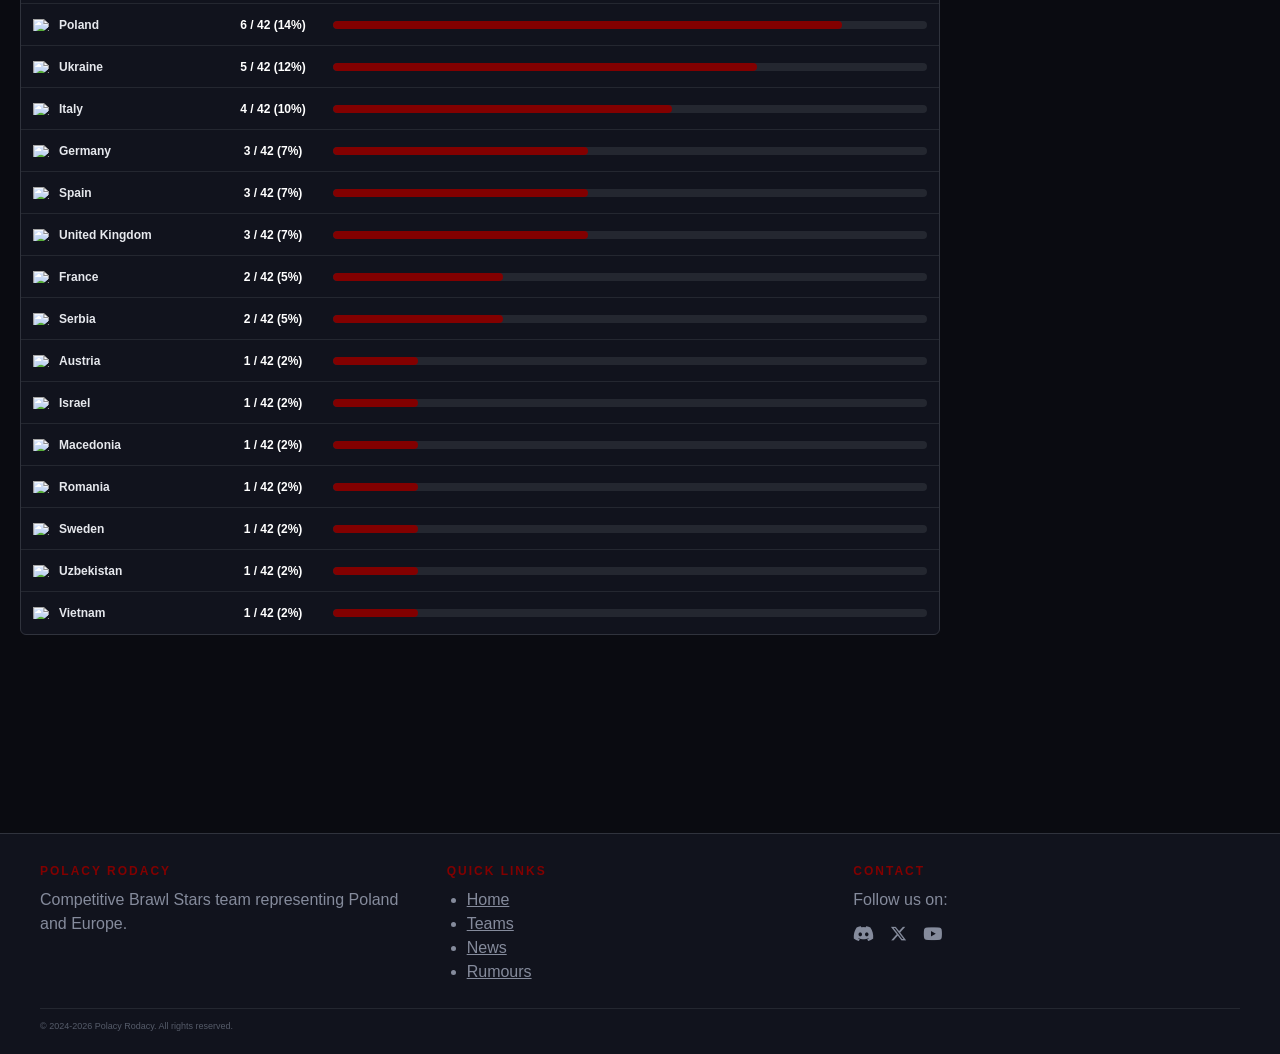
==== commit 32fb6762: "fsdfvsf" ====
--- a/BS_Amateur_League_Season_1.html
+++ b/BS_Amateur_League_Season_1.html
@@ -1188,6 +1188,7 @@
 
       <p>Every point for every set won.</p>
       <p>If don't arrive, team get -3 points.</p>
+      <p><strong>Withdrawal:</strong> Turkish Home, Turkish Home Academy and ITG (Italia Trinity Gaming) left the league. All previous results remain valid, but all remaining fixtures involving them were awarded as free wins to the opposing teams.</p>
 
     </section>
 
@@ -1982,12 +1983,12 @@
 
           <tr data-home="Quasar"
     data-away="Turkish Home Academy"
-    data-score="FF:W">
+    data-score="W:FF">
             <td>
               <a href="#">Quasar</a>
             </td>
 
-            <td>FF:W</td>
+            <td>FF:W<br>W:FF</td>
 
             <td>
               <a href="#">THO Academy</a>
@@ -1996,12 +1997,12 @@
 
           <tr data-home="Phonk Demons"
     data-away="ITG"
-    data-score="3:0">
+    data-score="W:FF">
             <td>
               <a href="#">Phonk Demons</a>
             </td>
 
-            <td>3:0</td>
+            <td>3:0<br>W:FF</td>
 
             <td>
               <a href="#">ITG</a>
@@ -2024,12 +2025,12 @@
 
           <tr data-home="Polacy Rodacy"
     data-away="Turkish Home"
-    data-score="1:3">
+    data-score="W:FF">
             <td>
               <a href="polacyrodacy.html">Polacy Rodacy</a>
             </td>
 
-            <td>1:3</td>
+            <td>1:3<br>W:FF</td>
 
             <td>
               <a href="#">Turkish Home</a>
@@ -2087,9 +2088,9 @@
 
           <tr data-home="Turkish Home"
     data-away="Turkish Home Academy"
-    data-score="3:2">
+    data-score="FF:FF">
             <td><a href="#">Turkish Home</a></td>
-            <td>3:2</td>
+            <td>3:2<br>FF:FF</td>
             <td><a href="#">THO Academy</a></td>
           </tr>
 
@@ -2136,9 +2137,9 @@
 
           <tr data-home="Turkish Home Academy"
     data-away="ZeroFear"
-    data-score="3:0">
+    data-score="FF:W">
             <td><a href="#">THO Academy</a></td>
-            <td>3:0</td>
+            <td>3:0<br>FF:W</td>
             <td><a href="zerofear.html">ZeroFear</a></td>
           </tr>
 
@@ -2193,41 +2194,41 @@
 
           <tr data-home="Kryon Esports"
     data-away="Quasar"
-    data-score="—">
+    data-score="1:3">
             <td><a href="#">Kryon Esports</a></td>
-            <td>—</td>
+            <td>1:3</td>
             <td><a href="#">Quasar</a></td>
           </tr>
 
           <tr data-home="Overcome"
     data-away="Turkish Home Academy"
-    data-score="—">
+    data-score="W:FF">
             <td><a href="#">Overcome</a></td>
-            <td>—</td>
+            <td>W:FF</td>
             <td><a href="#">THO Academy</a></td>
           </tr>
 
           <tr data-home="Phonk Demons"
     data-away="Polacy Rodacy"
-    data-score="—">
+    data-score="W:FF">
             <td><a href="#">Phonk Demons</a></td>
-            <td>—</td>
+            <td>W:FF</td>
             <td><a href="polacyrodacy.html">Polacy Rodacy</a></td>
           </tr>
 
           <tr data-home="ITG"
     data-away="MST"
-    data-score="—">
+    data-score="FF:W">
             <td><a href="#">ITG</a></td>
-            <td>—</td>
+            <td>FF:W</td>
             <td><a href="#">MST</a></td>
           </tr>
 
           <tr data-home="ZeroFear"
     data-away="Turkish Home"
-    data-score="—">
+    data-score="W:FF">
             <td><a href="zerofear.html">ZeroFear</a></td>
-            <td>—</td>
+            <td>W:FF</td>
             <td><a href="#">Turkish Home</a></td>
           </tr>
 
@@ -2260,7 +2261,7 @@
     data-away="ITG"
     data-score="—">
             <td><a href="polacyrodacy.html">Polacy Rodacy</a></td>
-            <td>—</td>
+            <td>W:FF</td>
             <td><a href="#">ITG</a></td>
           </tr>
 
@@ -2276,7 +2277,7 @@
     data-away="Overcome"
     data-score="—">
             <td><a href="#">Turkish Home</a></td>
-            <td>—</td>
+            <td>FF:W</td>
             <td><a href="#">Overcome</a></td>
           </tr>
 
@@ -2325,7 +2326,7 @@
     data-away="Turkish Home"
     data-score="—">
             <td><a href="#">Phonk Demons</a></td>
-            <td>—</td>
+            <td>W:FF</td>
             <td><a href="#">Turkish Home</a></td>
           </tr>
 
@@ -2341,7 +2342,7 @@
     data-away="Turkish Home Academy"
     data-score="—">
             <td><a href="#">ITG</a></td>
-            <td>—</td>
+            <td>FF:W</td>
             <td><a href="#">THO Academy</a></td>
           </tr>
 
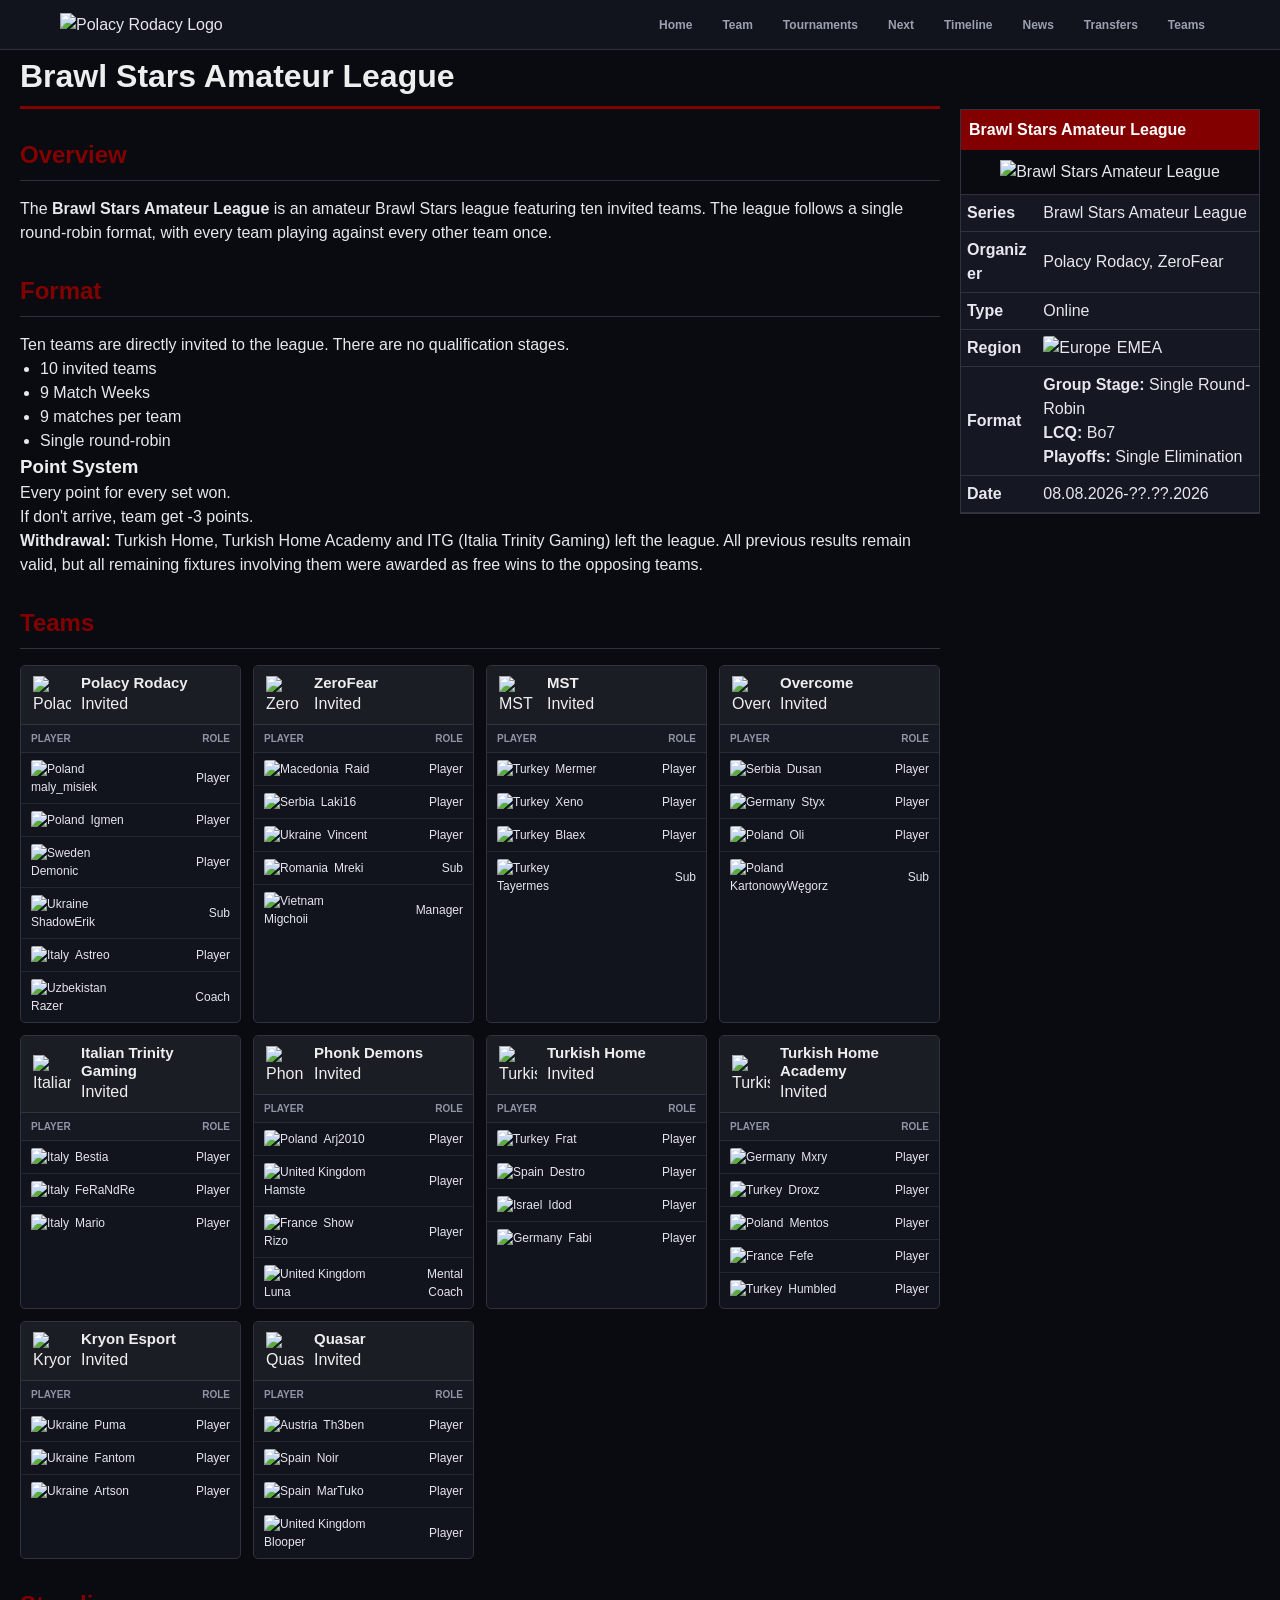
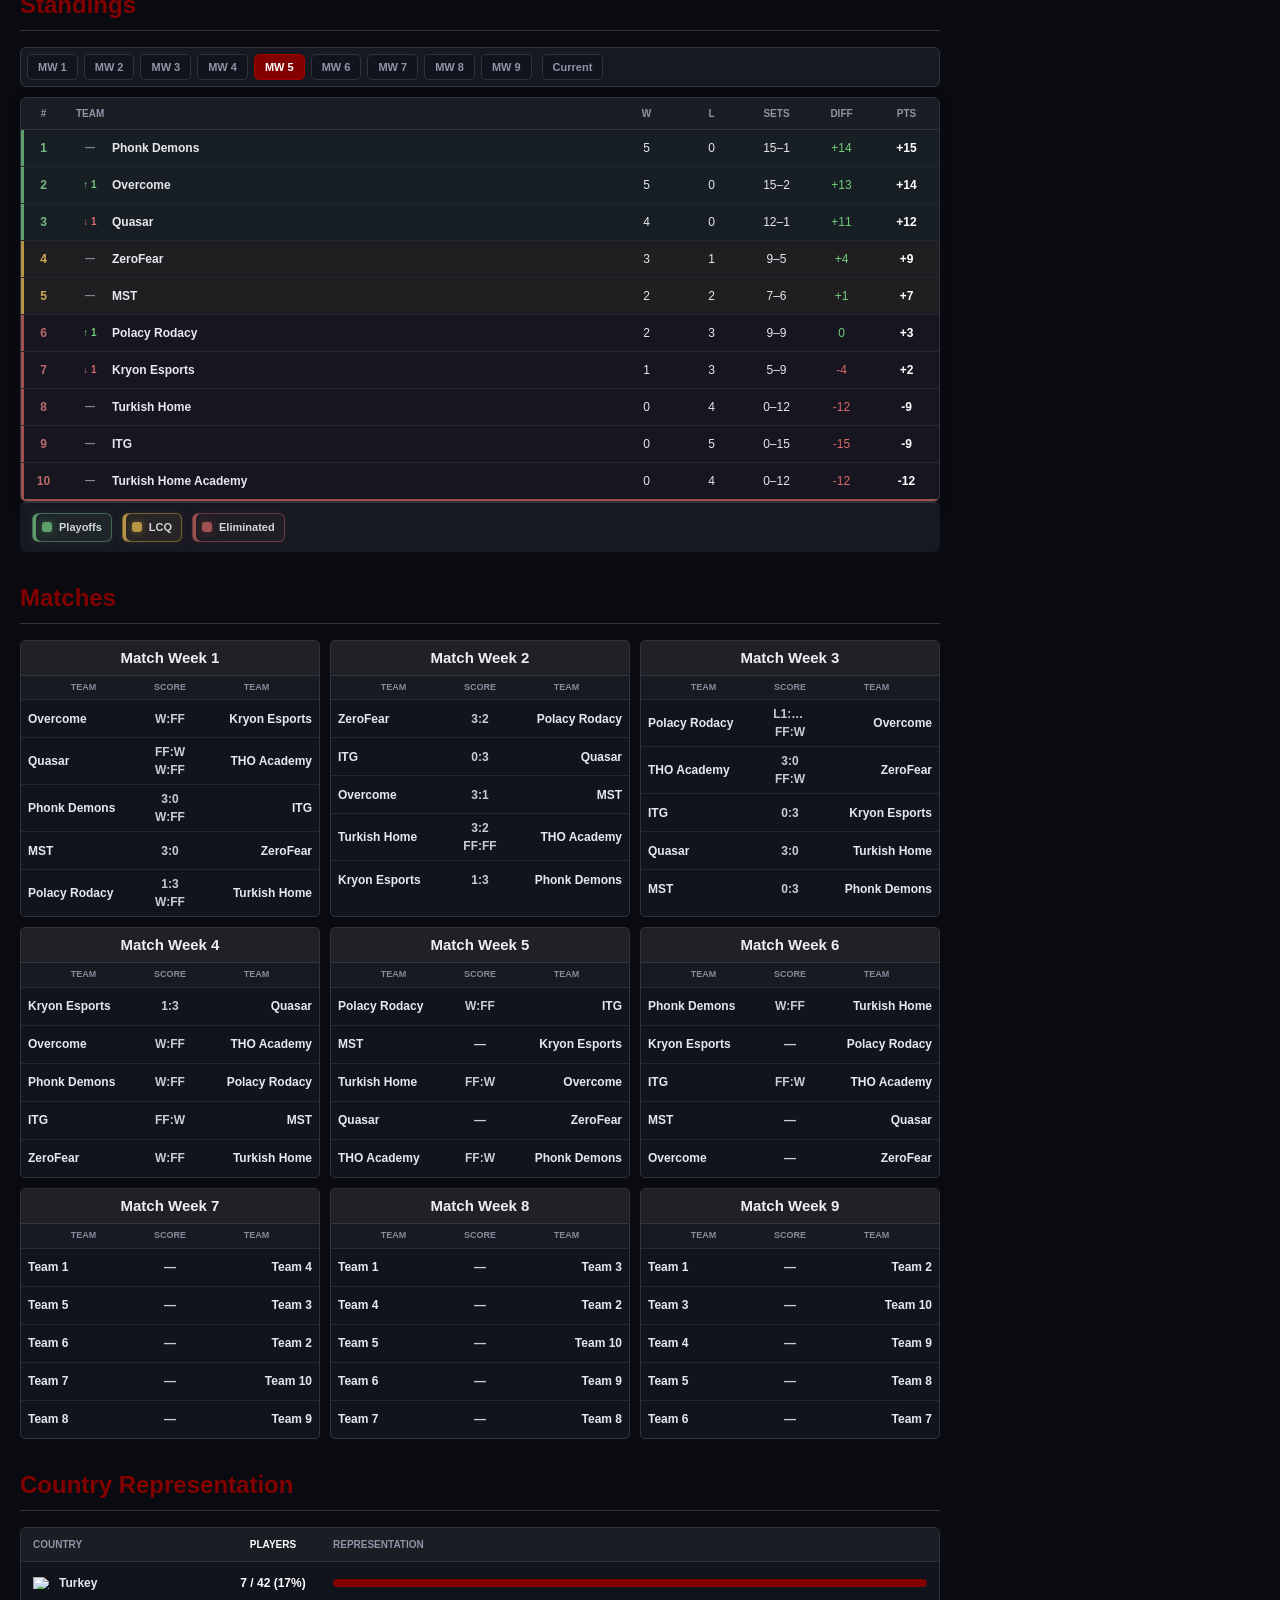
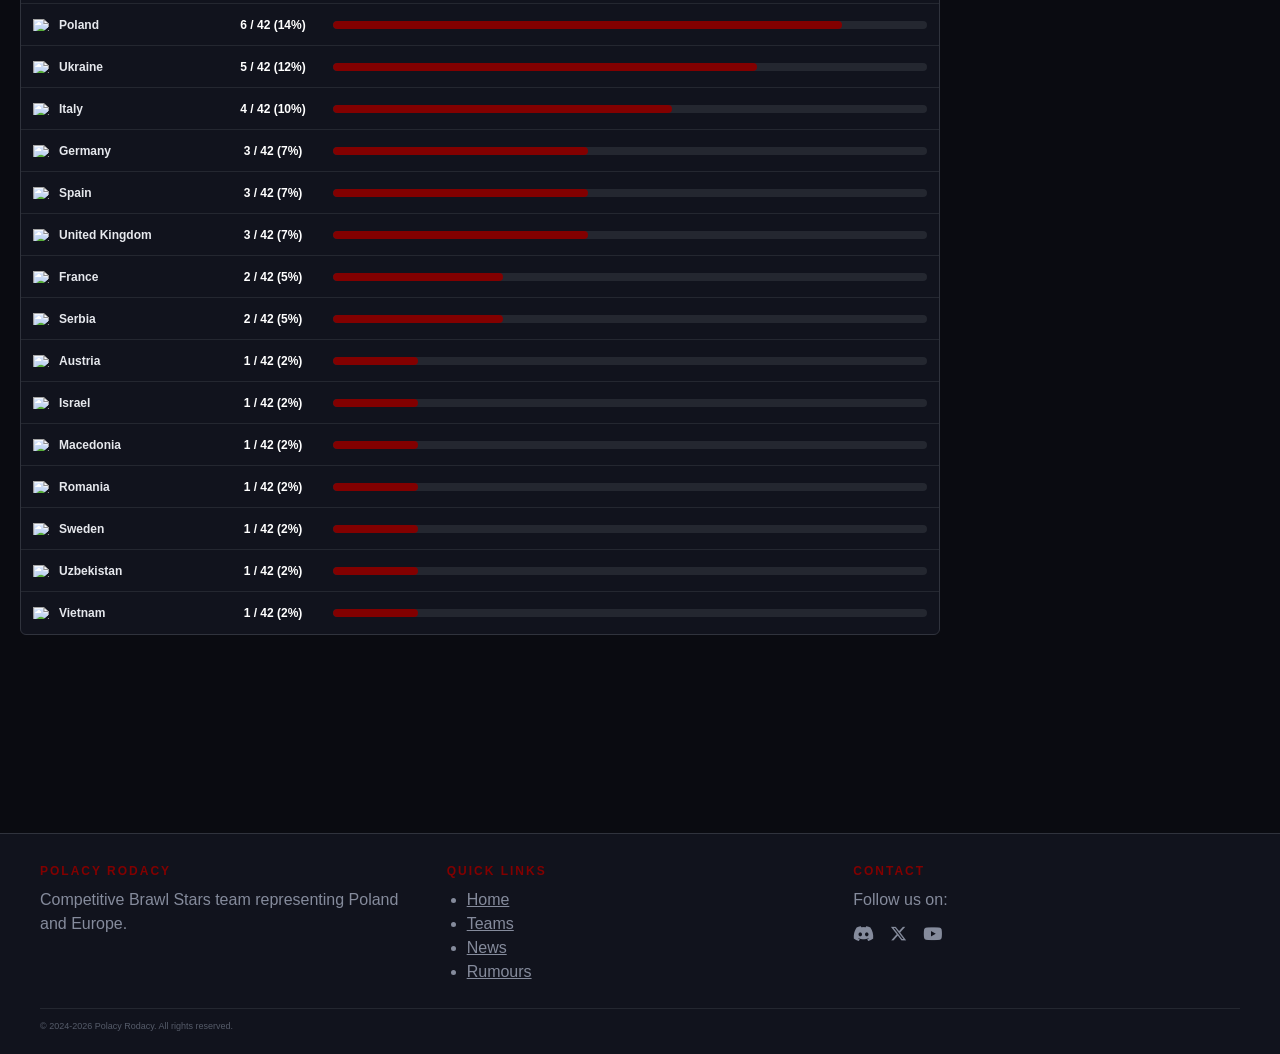
==== commit 57aad64b: "index update" ====
--- a/BS_Amateur_League_Season_1.html
+++ b/BS_Amateur_League_Season_1.html
@@ -2259,7 +2259,7 @@
 
           <tr data-home="Polacy Rodacy"
     data-away="ITG"
-    data-score="—">
+    data-score="W:FF">
             <td><a href="polacyrodacy.html">Polacy Rodacy</a></td>
             <td>W:FF</td>
             <td><a href="#">ITG</a></td>
@@ -2275,7 +2275,7 @@
 
           <tr data-home="Turkish Home"
     data-away="Overcome"
-    data-score="—">
+    data-score="FF:W">
             <td><a href="#">Turkish Home</a></td>
             <td>FF:W</td>
             <td><a href="#">Overcome</a></td>
@@ -2291,9 +2291,9 @@
 
           <tr data-home="Turkish Home Academy"
     data-away="Phonk Demons"
-    data-score="—">
+    data-score="FF:W">
             <td><a href="#">THO Academy</a></td>
-            <td>—</td>
+            <td>FF:W</td>
             <td><a href="#">Phonk Demons</a></td>
           </tr>
 
